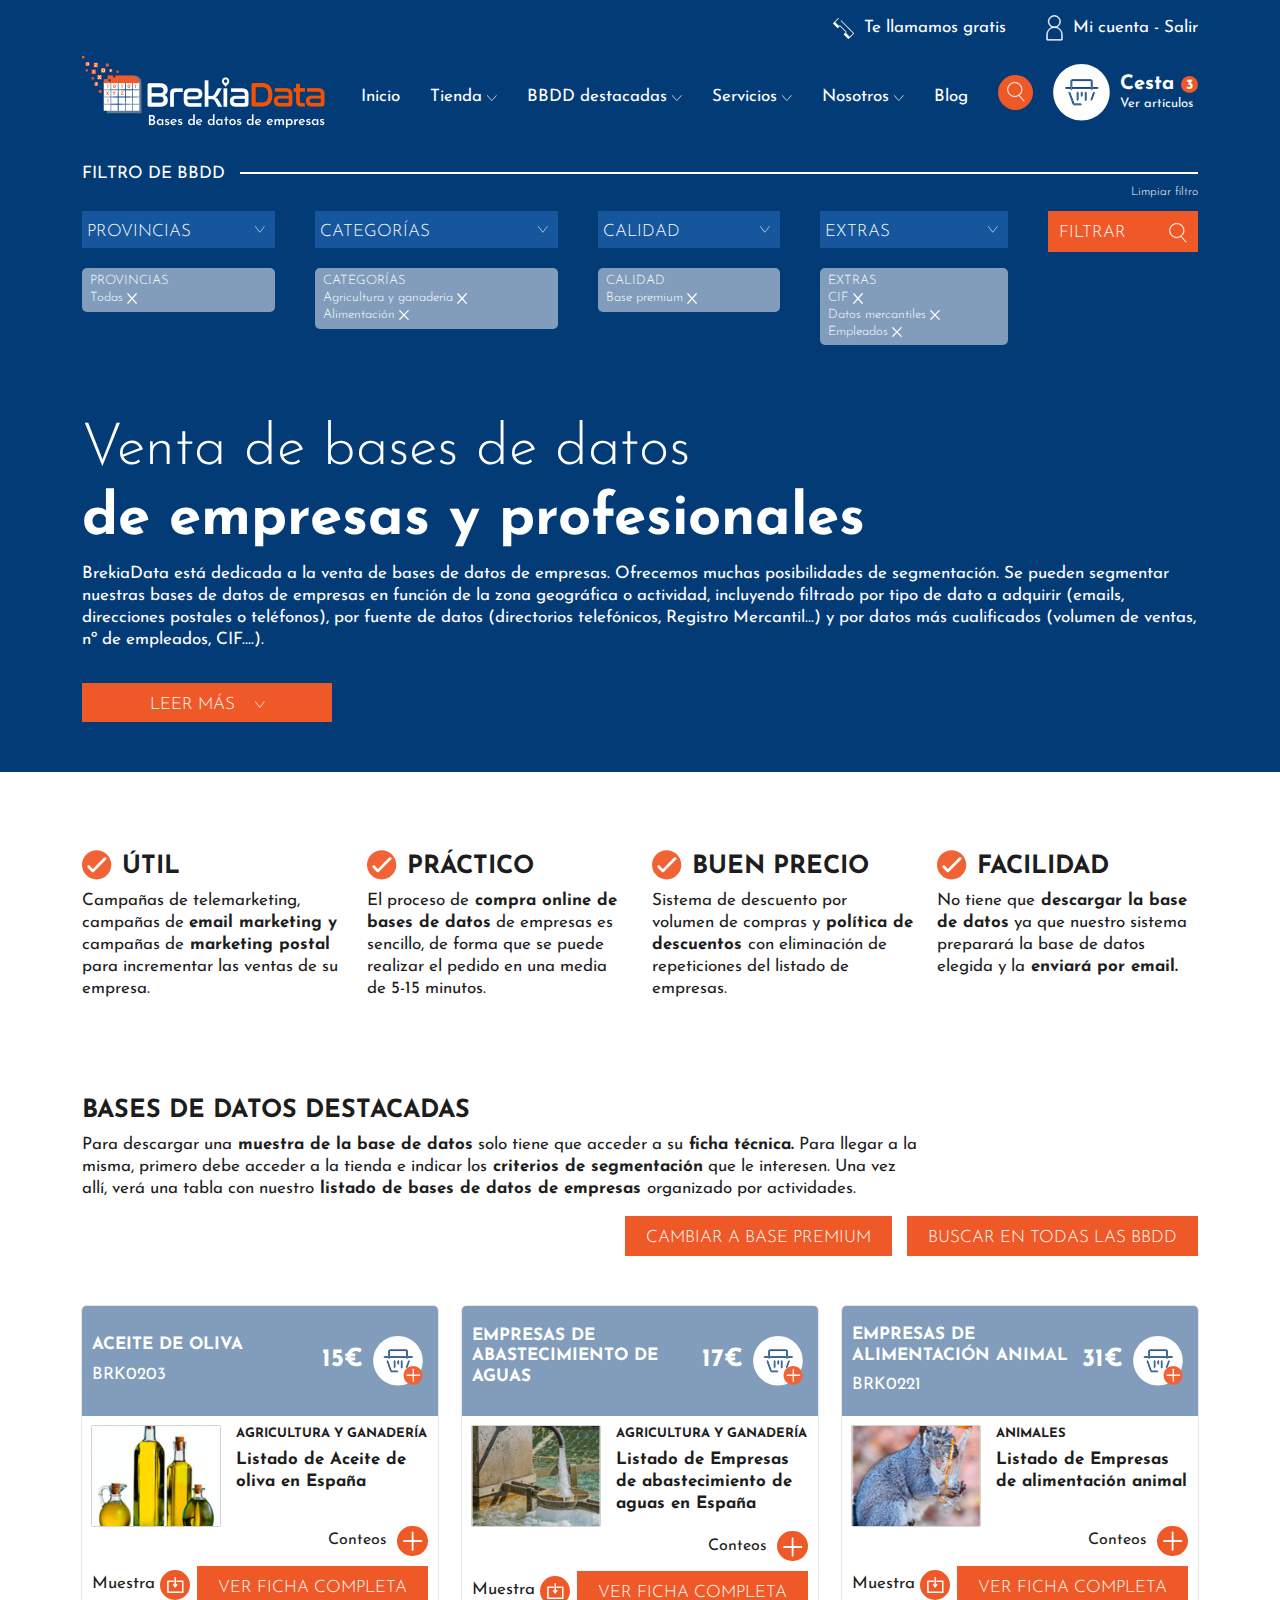
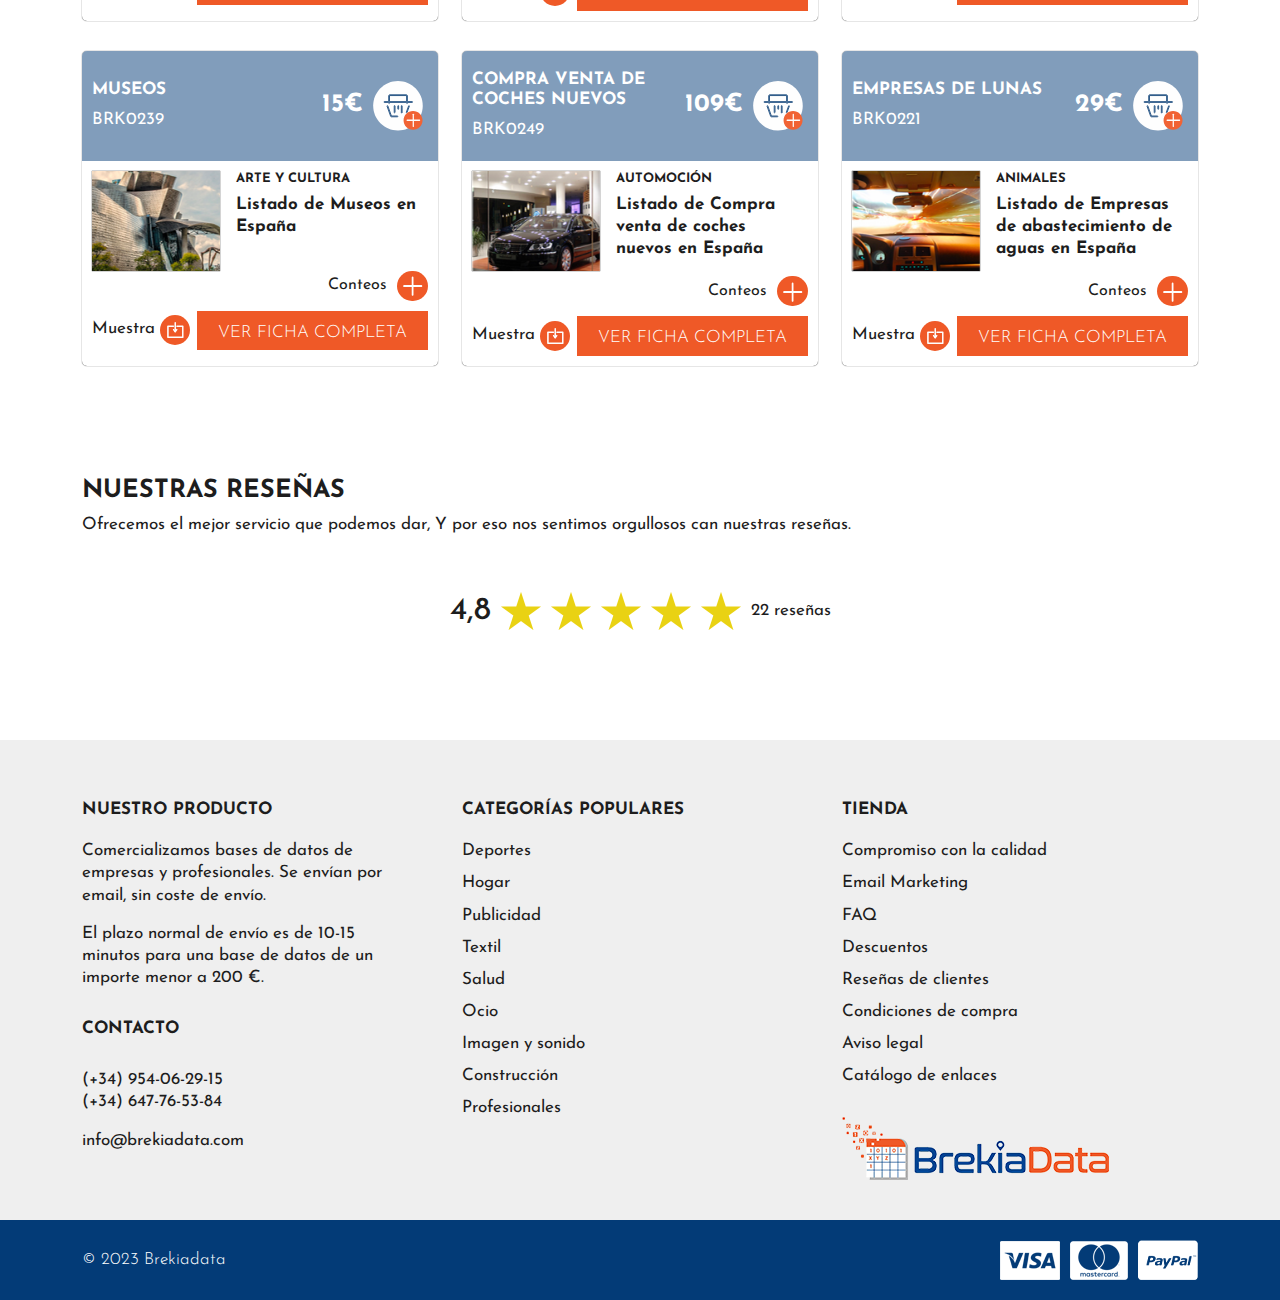
==== index.html @ 5a9ebf05 "home hover changes" ====
<!DOCTYPE html>
<html lang="en">
  <head>
    <title>BrekiaData</title>
    <meta charset="utf-8" />
    <meta name="viewport" content="width=device-width, initial-scale=1" />
    <link
      href="https://cdn.jsdelivr.net/npm/bootstrap@5.3.0/dist/css/bootstrap.min.css"
      rel="stylesheet"
    />
    <link rel="preconnect" href="https://fonts.googleapis.com" />
    <link rel="preconnect" href="https://fonts.gstatic.com" crossorigin />
    <link
      href="https://fonts.googleapis.com/css2?family=Josefin+Sans:wght@300;400;500;600;700&display=swap"
      rel="stylesheet"
    />
    <link rel="stylesheet" href="css/style.css" />
    <script src="https://cdn.jsdelivr.net/npm/bootstrap@5.3.0/dist/js/bootstrap.bundle.min.js"></script>
  </head>
  <body>
    <header class="header">
      <div class="container">
        <div class="top_header">
          <ul class="nav">
            <li>
              <a href="#"
                ><img src="images/telefono.png" alt="" />Te llamamos gratis</a
              >
            </li>
            <li>
              <a href="#"
                ><img src="images/user_icon.svg" class="user_icon" alt="" />Mi
                cuenta - Salir</a
              >
            </li>
          </ul>
        </div>
        <div class="header_bottom">
          <div class="logo">
            <a href="index.html"><img src="images/logo.png" alt="logo" /></a>
          </div>
          <div class="navigation_wrap">
            <div class="nav_wrap">
              <ul class="nav">
                <li class="cross_btn">
                  <button type="button">
                    <img src="" alt="cross icon" />
                  </button>
                </li>
                <li>
                  <a href="#">Inicio</a>
                </li>
                <li>
                  <a href="#"
                    >Tienda
                    <span>
                      <img
                        src="images/down-arrow.svg"
                        class="down_arrow"
                        alt=""
                      />
                    </span>
                  </a>
                  <div class="dropdown-submenu_wrap">
                    <ul class="dropdown-submenu">
                      <li>
                        <a href="#" class="dropdown-menus">BBDD España</a>
                      </li>
                      <li class="childlink">
                        <a href="javascript:void(0)" class="dropdown-menus"
                          >BBDD por comunidades
                          <span>
                            <img
                              src="images/down-arrow.svg"
                              class="down_arrow"
                              alt=""
                            /> </span
                        ></a>
                        <ul class="child-link">
                          <li class="">
                            <a
                              class=""
                              href="#"
                              title="Bases de datos de Andalucia"
                              >Andalucia</a
                            >
                          </li>
                          <li class="">
                            <a
                              class=""
                              href="#"
                              title="Bases de datos de Aragon"
                              >Aragon</a
                            >
                          </li>
                          <li class="">
                            <a
                              class=""
                              href="#"
                              title="Bases de datos de Asturias"
                              >Asturias</a
                            >
                          </li>
                          <li class="">
                            <a
                              class=""
                              href="#"
                              title="Bases de datos de Cantabria"
                              >Cantabria</a
                            >
                          </li>
                          <li class="">
                            <a
                              class=""
                              href="#"
                              title="Bases de datos de Castilla La Mancha"
                              >Castilla La Mancha</a
                            >
                          </li>
                          <li class="">
                            <a
                              class=""
                              href="#"
                              title="Bases de datos de Castilla Leon"
                              >Castilla Leon</a
                            >
                          </li>
                          <li class="">
                            <a
                              class=""
                              href="#"
                              title="Bases de datos de Cataluña"
                              >Cataluña</a
                            >
                          </li>
                          <li class="">
                            <a class="" href="#" title="Bases de datos de Ceuta"
                              >Ceuta</a
                            >
                          </li>
                          <li class="">
                            <a
                              class=""
                              href="#"
                              title="Bases de datos de Comunidad Valenciana"
                              >Comunidad Valenciana</a
                            >
                          </li>
                          <li class="">
                            <a
                              class=""
                              href="#"
                              title="Bases de datos de Extremadura"
                              >Extremadura</a
                            >
                          </li>
                          <li class="">
                            <a
                              class=""
                              href="#"
                              title="Bases de datos de Galicia"
                              >Galicia</a
                            >
                          </li>
                          <li class="">
                            <a
                              class=""
                              href="#"
                              title="Bases de datos de Islas Baleares"
                              >Islas Baleares</a
                            >
                          </li>
                          <li class="">
                            <a
                              class=""
                              href="#"
                              title="Bases de datos de Islas Canarias"
                              >Islas Canarias</a
                            >
                          </li>
                          <li class="">
                            <a
                              class=""
                              href="#"
                              title="Bases de datos de La Rioja"
                              >La Rioja</a
                            >
                          </li>
                          <li class="">
                            <a
                              class=""
                              href="#"
                              title="Bases de datos de Madrid"
                              >Madrid</a
                            >
                          </li>
                          <li class="">
                            <a
                              class=""
                              href="#"
                              title="Bases de datos de Melilla"
                              >Melilla</a
                            >
                          </li>
                          <li class="">
                            <a
                              class=""
                              href="#"
                              title="Bases de datos de Murcia"
                              >Murcia</a
                            >
                          </li>
                          <li class="">
                            <a
                              class=""
                              href="#"
                              title="Bases de datos de Navarra"
                              >Navarra</a
                            >
                          </li>
                          <li class="">
                            <a
                              class=""
                              href="#"
                              title="Bases de datos de Pais Vasco"
                              >Pais Vasco</a
                            >
                          </li>
                        </ul>
                      </li>
                      <li class="childlink">
                        <a href="javascript:void(0)" class="dropdown-menus"
                          >BBDD por provincias
                          <span>
                            <img
                              src="images/down-arrow.svg"
                              class="down_arrow"
                              alt=""
                            /> </span
                        ></a>
                        <ul class="child-link">
                          <li class="childlink">
                            <a class="dropdown-menus"
                              >Andalucia
                              <span>
                                <img
                                  src="images/down-arrow.svg"
                                  class="down_arrow"
                                  alt=""
                                />
                              </span>
                            </a>
                            <ul class="grand-child-link">
                              <li class="grand-child">
                                <a
                                  class="level-3"
                                  href="#"
                                  title="Bases de datos de Almeria"
                                  >Almeria</a
                                >
                              </li>
                              <li class="grand-child">
                                <a
                                  class="level-3"
                                  href="#"
                                  title="Bases de datos de Cadiz"
                                  >Cadiz</a
                                >
                              </li>
                              <li class="grand-child">
                                <a
                                  class="level-3"
                                  href="#"
                                  title="Bases de datos de Cordoba"
                                  >Cordoba</a
                                >
                              </li>
                              <li class="grand-child">
                                <a
                                  class="level-3"
                                  href="#"
                                  title="Bases de datos de Granada"
                                  >Granada</a
                                >
                              </li>
                              <li class="grand-child">
                                <a
                                  class="level-3"
                                  href="#"
                                  title="Bases de datos de Huelva"
                                  >Huelva</a
                                >
                              </li>
                              <li class="grand-child">
                                <a
                                  class="level-3"
                                  href="#"
                                  title="Bases de datos de Jaen"
                                  >Jaen</a
                                >
                              </li>
                              <li class="grand-child">
                                <a
                                  class="level-3"
                                  href="#"
                                  title="Bases de datos de Malaga"
                                  >Malaga</a
                                >
                              </li>
                              <li class="grand-child">
                                <a
                                  class="level-3"
                                  href="#"
                                  title="Bases de datos de Sevilla"
                                  >Sevilla</a
                                >
                              </li>
                            </ul>
                          </li>
                          <li class="childlink">
                            <a class="dropdown-menus"
                              >Aragon
                              <span>
                                <img
                                  src="images/down-arrow.svg"
                                  class="down_arrow"
                                  alt=""
                                />
                              </span>
                            </a>
                            <ul class="grand-child-link">
                              <li class="grand-child">
                                <a
                                  class="level-3"
                                  href="#"
                                  title="Bases de datos de Almeria"
                                  >Huesca</a
                                >
                              </li>
                              <li class="grand-child">
                                <a
                                  class="level-3"
                                  href="#"
                                  title="Bases de datos de Cadiz"
                                  >Teruel</a
                                >
                              </li>
                            </ul>
                          </li>
                          <li>
                            <a href="#" class="dropdown-menus">Asturias</a>
                          </li>
                          <li>
                            <a href="#" class="dropdown-menus">Cantabria</a>
                          </li>
                          <li class="childlink">
                            <a class="dropdown-menus"
                              >Cataluña
                              <span>
                                <img
                                  src="images/down-arrow.svg"
                                  class="down_arrow"
                                  alt=""
                                />
                              </span>
                            </a>
                            <ul class="grand-child-link">
                              <li class="grand-child"></li>
                              <li class="grand-child">
                                <a
                                  class="level-3"
                                  href="#"
                                  title="Bases de datos de Barcelona"
                                  >Barcelona</a
                                >
                              </li>
                              <li class="grand-child">
                                <a
                                  class="level-3"
                                  href="#"
                                  title="Bases de datos de Gerona"
                                  >Gerona</a
                                >
                              </li>
                              <li class="grand-child">
                                <a
                                  class="level-3"
                                  href="#"
                                  title="Bases de datos de Lerida"
                                  >Lerida</a
                                >
                              </li>
                              <li class="grand-child">
                                <a
                                  class="level-3"
                                  href="#"
                                  title="Bases de datos de Tarragona"
                                  >Tarragona</a
                                >
                              </li>
                            </ul>
                          </li>
                          <li>
                            <a href="#" class="dropdown-menus">Ceuta</a>
                          </li>
                          <li class="childlink">
                            <a class="dropdown-menus"
                              >Comunidad Valenciana
                              <span>
                                <img
                                  src="images/down-arrow.svg"
                                  class="down_arrow"
                                  alt=""
                                />
                              </span>
                            </a>
                            <ul class="grand-child-link">
                              <li class="grand-child"></li>
                              <li class="grand-child">
                                <a
                                  class="level-3"
                                  href="#"
                                  title="Bases de datos de Valencia"
                                  >Valencia</a
                                >
                              </li>
                              <li class="grand-child">
                                <a
                                  class="level-3"
                                  href="#"
                                  title="Bases de datos de Alicante"
                                  >Alicante</a
                                >
                              </li>
                              <li class="grand-child">
                                <a
                                  class="level-3"
                                  href="#"
                                  title="Bases de datos de Castellon"
                                  >Castellon</a
                                >
                              </li>
                            </ul>
                          </li>
                          <li class="childlink">
                            <a class="dropdown-menus"
                              >Extremadura
                              <span>
                                <img
                                  src="images/down-arrow.svg"
                                  class="down_arrow"
                                  alt=""
                                />
                              </span>
                            </a>
                            <ul class="grand-child-link">
                              <li class="grand-child">
                                <a
                                  class="level-3"
                                  href="#"
                                  title="Bases de datos de Badajoz"
                                  >Badajoz</a
                                >
                              </li>
                              <li class="grand-child">
                                <a
                                  class="level-3"
                                  href="#"
                                  title="Bases de datos de Caceres"
                                  >Caceres</a
                                >
                              </li>
                            </ul>
                          </li>
                          <li class="childlink">
                            <a class="dropdown-menus"
                              >Galicia
                              <span>
                                <img
                                  src="images/down-arrow.svg"
                                  class="down_arrow"
                                  alt=""
                                />
                              </span>
                            </a>
                            <ul class="grand-child-link">
                              <li class="grand-child">
                                <a
                                  class="level-3"
                                  href="#"
                                  title="Bases de datos de La Coruña"
                                  >La Coruña</a
                                >
                              </li>
                              <li class="grand-child">
                                <a
                                  class="level-3"
                                  href="#"
                                  title="Bases de datos de Lugo"
                                  >Lugo</a
                                >
                              </li>
                              <li class="grand-child">
                                <a
                                  class="level-3"
                                  href="#"
                                  title="Bases de datos de Orense"
                                  >Orense</a
                                >
                              </li>
                              <li class="grand-child">
                                <a
                                  class="level-3"
                                  href="#"
                                  title="Bases de datos de Pontevedra"
                                  >Pontevedra</a
                                >
                              </li>
                            </ul>
                          </li>
                          <li class="">
                            <a
                              class="dropdown-menus"
                              href="#"
                              title="Bases de datos de Islas Canarias"
                              >Islas Canarias</a
                            >
                          </li>
                          <li class="">
                            <a
                              class="dropdown-menus"
                              href="#"
                              title="Bases de datos de La Rioja"
                              >La Rioja</a
                            >
                          </li>
                          <li class="">
                            <a
                              class="dropdown-menus"
                              href="#"
                              title="Bases de datos de Madrid"
                              >Madrid</a
                            >
                          </li>
                          <li class="">
                            <a
                              class="dropdown-menus"
                              href="#"
                              title="Bases de datos de Melilla"
                              >Melilla</a
                            >
                          </li>
                          <li class="">
                            <a
                              class="dropdown-menus"
                              href="#"
                              title="Bases de datos de Murcia"
                              >Murcia</a
                            >
                          </li>
                          <li class="">
                            <a
                              class="dropdown-menus"
                              href="#"
                              title="Bases de datos de Navarra"
                              >Navarra</a
                            >
                          </li>

                          <li class="childlink">
                            <a class="dropdown-menus"
                              >Pais Vasco
                              <span>
                                <img
                                  src="images/down-arrow.svg"
                                  class="down_arrow"
                                  alt=""
                                />
                              </span>
                            </a>
                            <ul class="grand-child-link">
                              <li class="grand-child">
                                <a
                                  class="level-3"
                                  href="#"
                                  title="Bases de datos de Alava"
                                  >Alava</a
                                >
                              </li>
                              <li class="grand-child">
                                <a
                                  class="level-3"
                                  href="#"
                                  title="Bases de datos de Guipuzcoa"
                                  >Guipuzcoa</a
                                >
                              </li>
                              <li class="grand-child">
                                <a
                                  class="level-3"
                                  href="#"
                                  title="Bases de datos de Vizcaya"
                                  >Vizcaya</a
                                >
                              </li>
                            </ul>
                          </li>
                        </ul>
                      </li>
                      <li class="childlink">
                        <a href="javascript:void(0)" class="dropdown-menus"
                          >BBDD por categorías
                          <img class="down_arrow" src="images/down-arrow.svg" />
                        </a>
                        <ul class="child-link">
                          <li class="childlink">
                            <a class="dropdown-menus">Categoría A – A &gt; </a>
                            <ul class="grand-child-link">
                              <li class="grand-child">
                                <a
                                  class="level-3"
                                  href="#"
                                  title="Bases de datos de Agricultura y Ganaderia"
                                  ><img
                                    class="level-3"
                                    src="agricultura-y-ganaderia.jpg"
                                  />Agricultura y Ganaderia</a
                                >
                              </li>
                              <li class="grand-child">
                                <a
                                  class="level-3"
                                  href="#"
                                  title="Bases de datos de Alimentacion"
                                  ><img
                                    class="level-3"
                                    src="alimentacion.jpg"
                                  />Alimentacion</a
                                >
                              </li>
                              <li class="grand-child">
                                <a
                                  class="level-3"
                                  href="#"
                                  title="Bases de datos de Animales"
                                  ><img
                                    class="level-3"
                                    src="animales.jpg"
                                  />Animales</a
                                >
                              </li>
                              <li class="grand-child">
                                <a
                                  class="level-3"
                                  href="#"
                                  title="Bases de datos de Arte y cultura"
                                  ><img
                                    class="level-3"
                                    src="arte-y-cultura.jpg"
                                  />Arte y cultura</a
                                >
                              </li>
                              <li class="grand-child">
                                <a
                                  class="level-3"
                                  href="#"
                                  title="Bases de datos de Audiovisuales"
                                  ><img
                                    class="level-3"
                                    src="imagen-y-sonido.jpg"
                                  />Audiovisuales</a
                                >
                              </li>
                              <li class="grand-child">
                                <a
                                  class="level-3"
                                  href="#"
                                  title="Bases de datos de Automoción"
                                  ><img
                                    class="level-3"
                                    src="coches.jpg"
                                  />Automoción</a
                                >
                              </li>
                            </ul>
                          </li>
                          <li class="childlink">
                            <a class="dropdown-menus">Categoría B – E &gt; </a>
                            <ul class="grand-child-link">
                              <li class="grand-child">
                                <a
                                  class="level-3"
                                  href="#"
                                  title="Bases de datos de Belleza y Estética"
                                  ><img
                                    class="level-3"
                                    src="belleza-y-estetica.jpg"
                                  />Belleza y Estética</a
                                >
                              </li>
                              <li class="grand-child">
                                <a
                                  class="level-3"
                                  href="#"
                                  title="Bases de datos de Comercio Internacional"
                                  ><img
                                    class="level-3"
                                    src="comercio-internacional.jpg"
                                  />Comercio Internacional</a
                                >
                              </li>
                              <li class="grand-child">
                                <a
                                  class="level-3"
                                  href="#"
                                  title="Bases de datos de Comercios"
                                  ><img
                                    class="level-3"
                                    src="establecimientos.jpg"
                                  />Comercios</a
                                >
                              </li>
                              <li class="grand-child">
                                <a
                                  class="level-3"
                                  href="#"
                                  title="Bases de datos de Construcción"
                                  ><img
                                    class="level-3"
                                    src="construccion.jpg"
                                  />Construcción</a
                                >
                              </li>
                              <li class="grand-child">
                                <a
                                  class="level-3"
                                  href="#"
                                  title="Bases de datos de Deportes"
                                  ><img
                                    class="level-3"
                                    src="deportes.jpg"
                                  />Deportes</a
                                >
                              </li>
                              <li class="grand-child">
                                <a
                                  class="level-3"
                                  href="#"
                                  title="Bases de datos de Educación"
                                  ><img
                                    class="level-3"
                                    src="enseñanza.jpg"
                                  />Educación</a
                                >
                              </li>
                              <li class="grand-child">
                                <a
                                  class="level-3"
                                  href="#"
                                  title="Bases de datos de Empresas de Transportes"
                                  ><img
                                    class="level-3"
                                    src="empresas-de-transportes.jpg"
                                  />Empresas de Transportes</a
                                >
                              </li>
                            </ul>
                          </li>
                          <li class="childlink">
                            <a class="dropdown-menus">Categoría H – M &gt; </a>
                            <ul class="grand-child-link">
                              <li class="grand-child">
                                <a
                                  class="level-3"
                                  href="#"
                                  title="Bases de datos de Hogar"
                                  ><img
                                    class="level-3"
                                    src="hogar.jpg"
                                  />Hogar</a
                                >
                              </li>
                              <li class="grand-child">
                                <a
                                  class="level-3"
                                  href="#"
                                  title="Bases de datos de Hosteleria"
                                  ><img
                                    class="level-3"
                                    src="hosteleria.jpg"
                                  />Hosteleria</a
                                >
                              </li>
                              <li class="grand-child">
                                <a
                                  class="level-3"
                                  href="#"
                                  title="Bases de datos de Ingenieria"
                                  ><img
                                    class="level-3"
                                    src="ingenieria.jpg"
                                  />Ingenieria</a
                                >
                              </li>
                              <li class="grand-child">
                                <a
                                  class="level-3"
                                  href="#"
                                  title="Bases de datos de Inmobiliario"
                                  ><img
                                    class="level-3"
                                    src="inmobiliario.jpg"
                                  />Inmobiliario</a
                                >
                              </li>
                              <li class="grand-child">
                                <a
                                  class="level-3"
                                  href="#"
                                  title="Bases de datos de Jardineria"
                                  ><img
                                    class="level-3"
                                    src="jardineria.jpg"
                                  />Jardineria</a
                                >
                              </li>
                              <li class="grand-child">
                                <a
                                  class="level-3"
                                  href="#"
                                  title="Bases de datos de Joyerías"
                                  ><img
                                    class="level-3"
                                    src="sector-joyero.jpg"
                                  />Joyerías</a
                                >
                              </li>
                              <li class="grand-child">
                                <a
                                  class="level-3"
                                  href="#"
                                  title="Bases de datos de Moda"
                                  ><img
                                    class="level-3"
                                    src="textil.jpg"
                                  />Moda</a
                                >
                              </li>
                              <li class="grand-child">
                                <a
                                  class="level-3"
                                  href="#"
                                  title="Bases de datos de Muebles"
                                  ><img
                                    class="level-3"
                                    src="muebles.jpg"
                                  />Muebles</a
                                >
                              </li>
                            </ul>
                          </li>
                          <li class="childlink">
                            <a class="dropdown-menus"> Categoría O – P &gt; </a>
                            <ul class="grand-child-link">
                              <li class="grand-child">
                                <a
                                  class="level-3"
                                  href="#"
                                  title="Bases de datos de Ocio"
                                  ><img class="level-3" src="ocio.jpg" />Ocio</a
                                >
                              </li>
                              <li class="grand-child">
                                <a
                                  class="level-3"
                                  href="#"
                                  title="Bases de datos de Organismos Públicos"
                                  ><img
                                    class="level-3"
                                    src="organismos-publicos.jpg"
                                  />Organismos Públicos</a
                                >
                              </li>
                              <li class="grand-child">
                                <a
                                  class="level-3"
                                  href="#"
                                  title="Bases de datos de Organizaciones sin ánimo de lucro"
                                  ><img
                                    class="level-3"
                                    src="organizaciones-sin-animo-de-lucro.jpg"
                                  />Organizaciones sin ánimo de lucro</a
                                >
                              </li>
                              <li class="grand-child">
                                <a
                                  class="level-3"
                                  href="#"
                                  title="Bases de datos de Profesionales"
                                  ><img
                                    class="level-3"
                                    src="profesionales.jpg"
                                  />Profesionales</a
                                >
                              </li>
                              <li class="grand-child">
                                <a
                                  class="level-3"
                                  href="#"
                                  title="Bases de datos de Publicidad"
                                  ><img
                                    class="level-3"
                                    src="publicidad.jpg"
                                  />Publicidad</a
                                >
                              </li>
                            </ul>
                          </li>
                          <li class="childlink">
                            <a class="dropdown-menus">Categoría S - Z &gt; </a>
                            <ul class="grand-child-link">
                              <li class="grand-child">
                                <a
                                  class="level-3"
                                  href="#"
                                  title="Bases de datos de Salud"
                                  ><img
                                    class="level-3"
                                    src="salud.jpg"
                                  />Salud</a
                                >
                              </li>
                              <li class="grand-child">
                                <a
                                  class="level-3"
                                  href="#"
                                  title="Bases de datos de Sector financiero"
                                  ><img
                                    class="level-3"
                                    src="sector-financiero.jpg"
                                  />Sector financiero</a
                                >
                              </li>
                              <li class="grand-child">
                                <a
                                  class="level-3"
                                  href="#"
                                  title="Bases de datos de Seguridad"
                                  ><img
                                    class="level-3"
                                    src="seguridad.jpg"
                                  />Seguridad</a
                                >
                              </li>
                              <li class="grand-child">
                                <a
                                  class="level-3"
                                  href="#"
                                  title="Bases de datos de Servicios"
                                  ><img
                                    class="level-3"
                                    src="servicios-a-empresas.jpg"
                                  />Servicios</a
                                >
                              </li>
                              <li class="grand-child">
                                <a
                                  class="dropdown-menus"
                                  class="level-3"
                                  href="#"
                                  title="Bases de datos de Servicios industriales"
                                  ><img
                                    class="level-3"
                                    src="servicios-industriales.jpg"
                                  />Servicios industriales</a
                                >
                              </li>
                              <li class="grand-child">
                                <a
                                  class="dropdown-menus"
                                  class="level-3"
                                  href="#"
                                  title="Bases de datos de Telecomunicaciones"
                                  ><img
                                    class="level-3"
                                    src="telecomunicaciones.jpg"
                                  />Telecomunicaciones</a
                                >
                              </li>
                              <li class="grand-child">
                                <a
                                  class="dropdown-menus"
                                  class="level-3"
                                  href="#"
                                  title="Bases de datos de Tercera Edad"
                                  ><img
                                    class="level-3"
                                    src="tercera-edad.jpg"
                                  />Tercera Edad</a
                                >
                              </li>
                              <li class="grand-child">
                                <a
                                  class="dropdown-menus"
                                  class="level-3"
                                  href="#"
                                  title="Bases de datos de Turismo"
                                  ><img
                                    class="level-3"
                                    src="turismo.jpg"
                                  />Turismo</a
                                >
                              </li>
                            </ul>
                          </li>
                        </ul>
                      </li>
                      <li class="childlink">
                        <a href="javascript:void(0)" class="dropdown-menus"
                          >Servicios sobre ficheros
                          <span>
                            <img
                              src="images/down-arrow.svg"
                              class="down_arrow"
                              alt=""
                            /> </span
                        ></a>
                        <ul class="child-link">
                          <li>
                            <a href="#" title="Verificador de emails"
                              >Verificador de emails</a
                            >
                          </li>
                          <li>
                            <a href="#" title="Verificador de urls"
                              >Verificador de urls</a
                            >
                          </li>
                          <li>
                            <a href="#" title="Dividir nombres y apellidos"
                              >Dividir nombres y apellidos</a
                            >
                          </li>
                        </ul>
                      </li>
                      <li class="childlink">
                        <a href="javascript:void(0)" class="dropdown-menus"
                          >Otros servicios
                          <span>
                            <img
                              src="images/down-arrow.svg"
                              class="down_arrow"
                              alt=""
                            /> </span
                        ></a>
                        <ul class="child-link">
                          <li>
                            <a
                              href="diseno-de-newsletters"
                              title="Diseño de newsletters"
                              >Diseño de newsletters</a
                            >
                          </li>
                          <li>
                            <a href="#" title="Web scraping">Web scraping</a>
                          </li>
                        </ul>
                      </li>
                      <li class="childlink">
                        <a href="javascript:void(0)" class="dropdown-menus"
                          >Servicios externos
                          <span>
                            <img
                              src="images/down-arrow.svg"
                              class="down_arrow"
                              alt=""
                            /> </span
                        ></a>
                        <ul class="child-link">
                          <li>
                            <a href="#" title="Campañas de email marketing"
                              >Campañas de email marketing</a
                            >
                          </li>
                          <li>
                            <a href="#" title="Bases de datos de particulares"
                              >BBDD de particulares</a
                            >
                          </li>
                        </ul>
                      </li>
                    </ul>
                  </div>
                </li>

                <li>
                  <a href="#"
                    >BBDD destacadas
                    <span>
                      <img
                        src="images/down-arrow.svg"
                        class="down_arrow"
                        alt=""
                      />
                    </span>
                  </a>
                  <div class="dropdown-submenu_wrap">
                    <ul class="dropdown-submenu">
                      <li class="childlink">
                        <a href="javascript:void(0)" class="dropdown-menus"
                          >Zonas destacadas</a
                        >
                        <ul class="child-link">
                          <li class="childlink">
                            <a class="dropdown-menus"> Provincias ></a>
                            <ul class="grand-child-link">
                              <li class="grand-child">
                                <a href="#" title="Bases de datos de Madrid"
                                  >Madrid</a
                                >
                              </li>
                              <li class="grand-child">
                                <a href="#" title="Bases de datos de Barcelona"
                                  >Barcelona</a
                                >
                              </li>
                              <li class="grand-child">
                                <a href="#" title="Bases de datos de Malaga"
                                  >Malaga</a
                                >
                              </li>
                              <li class="grand-child">
                                <a href="#" title="Bases de datos de Sevilla"
                                  >Sevilla</a
                                >
                              </li>
                              <li class="grand-child">
                                <a href="#" title="Bases de datos de Valencia"
                                  >Valencia</a
                                >
                              </li>
                              <li class="grand-child">
                                <a
                                  href="#"
                                  title="Bases de datos de Islas Baleares"
                                  >Islas Baleares</a
                                >
                              </li>
                              <li class="grand-child">
                                <a href="#" title="Bases de datos de Alicante"
                                  >Alicante</a
                                >
                              </li>
                              <li class="grand-child">
                                <a href="#" title="Bases de datos de Vizcaya"
                                  >Vizcaya</a
                                >
                              </li>
                              <li class="grand-child">
                                <a href="#" title="Bases de datos de Murcia"
                                  >Murcia</a
                                >
                              </li>
                              <li class="grand-child">
                                <a href="#" title="Bases de datos de Gerona"
                                  >Gerona</a
                                >
                              </li>
                            </ul>
                          </li>
                          <li class="childlink">
                            <a class="dropdown-menus"
                              >Comunidades
                              <span>
                                <img
                                  src="images/down-arrow.svg"
                                  class="down_arrow"
                                  alt=""
                                />
                              </span>
                            </a>
                            <ul class="grand-child-link">
                              <li class="grand-child">
                                <a href="#" title="Bases de datos de Madrid"
                                  >Madrid</a
                                >
                              </li>
                              <li class="grand-child">
                                <a href="#" title="Bases de datos de Cataluña"
                                  >Cataluña</a
                                >
                              </li>
                              <li class="grand-child">
                                <a href="#" title="Bases de datos de Andalucia"
                                  >Andalucia</a
                                >
                              </li>
                              <li class="grand-child">
                                <a
                                  href="#"
                                  title="Bases de datos de Comunidad Valenciana"
                                  >Comunidad Valenciana</a
                                >
                              </li>
                              <li class="grand-child">
                                <a href="#" title="Bases de datos de Pais Vasco"
                                  >Pais Vasco</a
                                >
                              </li>
                              <li class="grand-child">
                                <a
                                  href="#"
                                  title="Bases de datos de Islas Baleares"
                                  >Islas Baleares</a
                                >
                              </li>
                              <li class="grand-child">
                                <a
                                  href="#"
                                  title="Bases de datos de Islas Canarias"
                                  >Islas Canarias</a
                                >
                              </li>
                              <li class="grand-child">
                                <a href="#" title="Bases de datos de Murcia"
                                  >Murcia</a
                                >
                              </li>
                              <li class="grand-child">
                                <a
                                  href="#"
                                  title="Bases de datos de Castilla Leon"
                                  >Castilla Leon</a
                                >
                              </li>
                              <li class="grand-child">
                                <a href="#" title="Bases de datos de Asturias"
                                  >Asturias</a
                                >
                              </li>
                            </ul>
                          </li>
                        </ul>
                      </li>

                      <li class="childlink">
                        <a href="javascript:void(0)" class="dropdown-menus"
                          >Categorías destacadas
                          <span>
                            <img
                              src="images/down-arrow.svg"
                              class="down_arrow"
                              alt=""
                            /> </span
                        ></a>
                        <ul class="child-link">
                          <li>
                            <a href="#" title="Bases de datos de Salud"
                              ><img src="salud.jpg" />Salud</a
                            >
                          </li>
                          <li>
                            <a href="#" title="Bases de datos de Construcción"
                              ><img src="construccion.jpg" />Construcción</a
                            >
                          </li>
                          <li>
                            <a href="#" title="Bases de datos de Hosteleria"
                              ><img src="hosteleria.jpg" />Hosteleria</a
                            >
                          </li>
                          <li>
                            <a href="#" title="Bases de datos de Profesionales"
                              ><img src="profesionales.jpg" />Profesionales</a
                            >
                          </li>
                          <li>
                            <a href="#" title="Bases de datos de Turismo"
                              ><img src="turismo.jpg" />Turismo</a
                            >
                          </li>
                          <li>
                            <a
                              href="#"
                              title="Bases de datos de Belleza y Estética"
                              ><img src="belleza-y-estetica.jpg" />Belleza y
                              Estética</a
                            >
                          </li>
                          <li>
                            <a href="#" title="Bases de datos de Comercios"
                              ><img src="establecimientos.jpg" />Comercios</a
                            >
                          </li>
                          <li>
                            <a href="#" title="Bases de datos de Educación"
                              ><img src="enseñanza.jpg" />Educación</a
                            >
                          </li>
                          <li>
                            <a
                              href="#"
                              title="Bases de datos de Servicios industriales"
                              ><img src="servicios-industriales.jpg" />Servicios
                              industriales</a
                            >
                          </li>
                          <li>
                            <a href="#" title="Bases de datos de Automoción"
                              ><img src="coches.jpg" />Automoción</a
                            >
                          </li>
                          <li>
                            <a href="#" title="Bases de datos de Alimentacion"
                              ><img src="alimentacion.jpg" />Alimentacion</a
                            >
                          </li>
                          <li>
                            <a href="#" title="Bases de datos de Inmobiliario"
                              ><img src="inmobiliario.jpg" />Inmobiliario</a
                            >
                          </li>
                        </ul>
                      </li>
                      <li class="childlink">
                        <a href="javascript:void(0)" class="dropdown-menus"
                          >Actividades destacadas
                          <span>
                            <img
                              src="images/down-arrow.svg"
                              class="down_arrow"
                              alt=""
                            /> </span
                        ></a>
                        <ul class="child-link">
                          <li>
                            <a
                              href="#"
                              title="Bases de datos de Restaurantes en España"
                              >Restaurantes</a
                            >
                          </li>
                          <li>
                            <a
                              href="#"
                              title="Bases de datos de Farmacias en España"
                              >Farmacias</a
                            >
                          </li>
                          <li>
                            <a
                              href="#"
                              title="Bases de datos de Clinicas dentales en España"
                              >Clinicas dentales</a
                            >
                          </li>
                          <li>
                            <a
                              href="#"
                              title="Bases de datos de Hoteles en España"
                              >Hoteles</a
                            >
                          </li>
                          <li>
                            <a
                              href="#"
                              title="Bases de datos de Peluquerias en España"
                              >Peluquerias</a
                            >
                          </li>
                          <li>
                            <a
                              href="#"
                              title="Bases de datos de Inmobiliarias en España"
                              >Inmobiliarias</a
                            >
                          </li>
                          <li>
                            <a
                              href="#"
                              title="Bases de datos de Talleres de automoviles en España"
                              >Talleres de automoviles</a
                            >
                          </li>
                          <li>
                            <a
                              href="#"
                              title="Bases de datos de Constructoras en España"
                              >Constructoras</a
                            >
                          </li>
                          <li>
                            <a
                              href="#"
                              title="Bases de datos de Centros de estetica en España"
                              >Centros de estetica</a
                            >
                          </li>
                          <li>
                            <a
                              href="#"
                              title="Bases de datos de Colegios privados en España"
                              >Colegios privados</a
                            >
                          </li>
                          <li>
                            <a
                              href="#"
                              title="Bases de datos de Arquitectura en España"
                              >Arquitectura</a
                            >
                          </li>
                          <li>
                            <a
                              href="#"
                              title="Bases de datos de Administradores de Fincas en España"
                              >Administradores de Fincas</a
                            >
                          </li>
                          <li>
                            <a
                              href="#"
                              title="Bases de datos de Abogados en España"
                              >Abogados</a
                            >
                          </li>
                          <li>
                            <a
                              href="#"
                              title="Bases de datos de Empresas de reformas en España"
                              >Empresas de reformas</a
                            >
                          </li>
                          <li>
                            <a
                              href="#"
                              title="Bases de datos de Casas rurales en España"
                              >Casas rurales</a
                            >
                          </li>
                        </ul>
                      </li>
                    </ul>
                  </div>
                </li>
                <li>
                  <a href="#"
                    >Servicios
                    <span>
                      <img
                        src="images/down-arrow.svg"
                        class="down_arrow"
                        alt=""
                      />
                    </span>
                  </a>
                  <div class="dropdown-submenu_wrap">
                    <ul class="dropdown-submenu">
                      <li>
                        <a
                          class="dropdown-menus"
                          href="#"
                          title="Bases de datos en venta"
                          >BBDD en venta</a
                        >
                      </li>
                      <li>
                        <a
                          class="dropdown-menus"
                          href="#"
                          title="Bases de datos personalizadas"
                          >BBDD personalizadas</a
                        >
                      </li>
                      <li>
                        <a
                          class="dropdown-menus"
                          href="#"
                          title="Listado de Empresas España"
                          >Listado de Empresas España</a
                        >
                      </li>
                      <li>
                        <a
                          class="dropdown-menus"
                          href="#"
                          title="Base de datos de correos electrónicos"
                          >Base de datos de correos electrónicos</a
                        >
                      </li>
                      <li>
                        <a
                          class="dropdown-menus"
                          href="#"
                          title="Bases de datos de empresas"
                          >Bases de datos de empresas</a
                        >
                      </li>
                    </ul>
                  </div>
                </li>
                <li>
                  <a href="#"
                    >Nosotros
                    <span>
                      <img
                        src="images/down-arrow.svg"
                        class="down_arrow"
                        alt=""
                      />
                    </span>
                  </a>
                  <div class="dropdown-submenu_wrap">
                    <ul class="dropdown-submenu">
                      <li>
                        <a class="dropdown-menus" href="#" title="Quiénes somos"
                          >Quiénes somos</a
                        >
                      </li>
                      <li>
                        <a class="dropdown-menus" href="#" title="Contacto"
                          >Contacto</a
                        >
                      </li>
                    </ul>
                  </div>
                </li>
                <li><a href="#">Blog</a></li>
              </ul>
            </div>
          </div>
          <div class="cart_search_wrap">
            <div class="toggle_mobile">
              <span>toggle</span>
            </div>
            <ul class="nav align-center">
              <li>
                <button type="button" class="search_btn">
                  <img
                    src="images/search_icon.svg"
                    class="search_icon"
                    alt="search_icon"
                  />
                </button>
              </li>
              <li>
                <a href="#" class="cart_show">
                  <span>
                    <img src="images/cart_icon.svg" alt="" />
                  </span>
                  <div class="cart_data">
                    <h5 class="cart_title">
                      Cesta
                      <span class="cart_value">3</span>
                    </h5>
                    <p>Ver artículos</p>
                  </div>
                </a>
              </li>
            </ul>
          </div>
        </div>
      </div>
    </header>
    <div class="search_box">
      <div class="container">
        <div class="search_inner">
          <div class="input_wrap">
            <input type="text" placeholder="" />
            <div class="search_result">
              <p>Empresa de mensajeria</p>
              <p>Empresa exportadoras</p>
              <p>Empresa de requestas de automovil</p>
              <p>Empresa de jardineria</p>
              <p>Empresa de limpieza</p>
              <p>Empresa bolsos</p>
              <p>Empresa de lenceria</p>
              <p>Empresa de ropa de hogar</p>
            </div>
          </div>
          <div class="input_wrap">
            <input type="text" placeholder="" />
            <div class="search_result">
              <p>Empresa de mensajeria</p>
              <p>Empresa exportadoras</p>
              <p>Empresa de requestas de automovil</p>
              <p>Empresa de jardineria</p>
              <p>Empresa de limpieza</p>
              <p>Empresa bolsos</p>
              <p>Empresa de lenceria</p>
              <p>Empresa de ropa de hogar</p>
            </div>
          </div>

          <button type="button" class="search_btn">
            <img
              src="images/search_icon.svg"
              class="search_icon"
              alt="search_icon"
            />
          </button>
        </div>
        <div class="cerrar_buscador">
          <button type="button">Cerrar buscador</button>
        </div>
      </div>
    </div>
    <section class="filter">
      <div class="container">
        <div class="filter_wrap">
          <div class="filter_title">
            <span>FILTRO DE BBDD</span>
          </div>
          <div class="limpair_filter"><a href="#"> Limpiar filtro </a></div>
          <div class="filter_main_wrap">
            <div class="filer_box">
              <div class="filer_text">
                PROVINCIAS
                <img src="images/down-arrow.svg" class="down_arrow" alt="" />
              </div>
              <div class="select_filter_data">
                <p class="title">PROVINCIAS</p>
                <ul>
                  <li>
                    <button type="button">
                      Todas
                      <img class="close_icon" src="images/cross_icon.svg" />
                    </button>
                  </li>
                </ul>
              </div>
              <div class="filter_drodown">
                <ul class="comunidad-autonoma filter_drodown_ul">
                  <div class="col left">
                    <li class="checkbox">
                      <input
                        type="checkbox"
                        class="check-comunidad-autonoma"
                      /><label for="ca1" class="label-comunidad-autonoma"
                        ><strong>Todas Zonas</strong></label
                      >
                    </li>
                    <li class="checkbox">
                      <input
                        type="checkbox"
                        class="check-comunidad-autonoma"
                      /><label for="ca1" class="label-comunidad-autonoma"
                        ><strong>Andalucia</strong></label
                      >
                      <ul class="provincias expanded">
                        <li class="checkbox">
                          <input
                            type="checkbox"
                            class="check-provincia"
                          /><label>Almeria</label>
                        </li>
                        <li class="checkbox">
                          <input
                            type="checkbox"
                            class="check-provincia"
                          /><label>Cadiz</label>
                        </li>
                        <li class="checkbox">
                          <input
                            type="checkbox"
                            class="check-provincia"
                          /><label>Cordoba</label>
                        </li>
                        <li class="checkbox">
                          <input
                            type="checkbox"
                            class="check-provincia"
                          /><label>Granada</label>
                        </li>
                        <li class="checkbox">
                          <input
                            type="checkbox"
                            class="check-provincia"
                          /><label>Huelva</label>
                        </li>
                        <li class="checkbox">
                          <input
                            type="checkbox"
                            class="check-provincia"
                          /><label>Jaen</label>
                        </li>
                        <li class="checkbox">
                          <input
                            type="checkbox"
                            class="check-provincia"
                          /><label>Malaga</label>
                        </li>
                        <li class="checkbox">
                          <input
                            type="checkbox"
                            class="check-provincia"
                          /><label>Sevilla</label>
                        </li>
                      </ul>
                    </li>
                    <li class="checkbox">
                      <input
                        type="checkbox"
                        class="check-comunidad-autonoma"
                      /><label class="label-comunidad-autonoma"
                        ><strong>Aragon</strong></label
                      >
                      <ul class="provincias expanded">
                        <li class="checkbox">
                          <input
                            type="checkbox"
                            class="check-provincia"
                          /><label>Huesca</label>
                        </li>
                        <li class="checkbox">
                          <input
                            type="checkbox"
                            class="check-provincia"
                          /><label>Teruel</label>
                        </li>
                        <li class="checkbox">
                          <input
                            type="checkbox"
                            class="check-provincia"
                          /><label>Zaragoza</label>
                        </li>
                      </ul>
                    </li>
                  </div>
                  <div class="col left">
                    <li class="checkbox">
                      <input
                        type="checkbox"
                        class="check-comunidad-autonoma"
                      /><label class="label-comunidad-autonoma"
                        ><strong>Asturias</strong></label
                      >
                      <ul class="provincias expanded">
                        <li class="checkbox">
                          <input
                            type="checkbox"
                            class="check-provincia"
                          /><label>Asturias</label>
                        </li>
                      </ul>
                    </li>
                    <li class="checkbox">
                      <input
                        type="checkbox"
                        class="check-comunidad-autonoma"
                      /><label class="label-comunidad-autonoma"
                        ><strong>Cantabria</strong></label
                      >
                      <ul class="provincias expanded">
                        <li class="checkbox">
                          <input
                            type="checkbox"
                            class="check-provincia"
                          /><label>Cantabria</label>
                        </li>
                      </ul>
                    </li>
                    <li class="checkbox">
                      <input
                        type="checkbox"
                        class="check-comunidad-autonoma"
                      /><label class="label-comunidad-autonoma"
                        ><strong>Castilla La Mancha</strong></label
                      >
                      <ul class="provincias expanded">
                        <li class="checkbox">
                          <input
                            type="checkbox"
                            class="check-provincia"
                          /><label>Albacete</label>
                        </li>
                        <li class="checkbox">
                          <input
                            type="checkbox"
                            class="check-provincia"
                          /><label>Ciudad Real</label>
                        </li>
                        <li class="checkbox">
                          <input
                            type="checkbox"
                            class="check-provincia"
                          /><label>Cuenca</label>
                        </li>
                        <li class="checkbox">
                          <input
                            type="checkbox"
                            class="check-provincia"
                          /><label>Guadalajara</label>
                        </li>
                        <li class="checkbox">
                          <input
                            type="checkbox"
                            class="check-provincia"
                          /><label>Toledo</label>
                        </li>
                      </ul>
                    </li>
                  </div>
                  <div class="col left">
                    <li class="checkbox">
                      <input
                        type="checkbox"
                        class="check-comunidad-autonoma"
                      /><label class="label-comunidad-autonoma"
                        ><strong>Castilla Leon</strong></label
                      >
                      <ul class="provincias expanded">
                        <li class="checkbox">
                          <input
                            type="checkbox"
                            class="check-provincia"
                          /><label>Avila</label>
                        </li>
                        <li class="checkbox">
                          <input
                            type="checkbox"
                            class="check-provincia"
                          /><label>Burgos</label>
                        </li>
                        <li class="checkbox">
                          <input
                            type="checkbox"
                            class="check-provincia"
                          /><label>Leon</label>
                        </li>
                        <li class="checkbox">
                          <input
                            type="checkbox"
                            class="check-provincia"
                          /><label>Palencia</label>
                        </li>
                        <li class="checkbox">
                          <input
                            type="checkbox"
                            class="check-provincia"
                          /><label>Salamanca</label>
                        </li>
                        <li class="checkbox">
                          <input
                            type="checkbox"
                            class="check-provincia"
                          /><label>Segovia</label>
                        </li>
                        <li class="checkbox">
                          <input
                            type="checkbox"
                            class="check-provincia"
                          /><label>Soria</label>
                        </li>
                        <li class="checkbox">
                          <input
                            type="checkbox"
                            class="check-provincia"
                          /><label>Valladolid</label>
                        </li>
                        <li class="checkbox">
                          <input
                            type="checkbox"
                            class="check-provincia"
                          /><label>Zamora</label>
                        </li>
                      </ul>
                    </li>
                  </div>
                  <div class="col left">
                    <li class="checkbox">
                      <input
                        type="checkbox"
                        class="check-comunidad-autonoma"
                      /><label class="label-comunidad-autonoma"
                        ><strong>Cataluña</strong></label
                      >
                      <ul class="provincias expanded">
                        <li class="checkbox">
                          <input
                            type="checkbox"
                            class="check-provincia"
                          /><label>Barcelona</label>
                        </li>
                        <li class="checkbox">
                          <input
                            type="checkbox"
                            class="check-provincia"
                          /><label>Gerona</label>
                        </li>
                        <li class="checkbox">
                          <input
                            type="checkbox"
                            class="check-provincia"
                          /><label>Lerida</label>
                        </li>
                        <li class="checkbox">
                          <input
                            type="checkbox"
                            class="check-provincia"
                          /><label>Tarragona</label>
                        </li>
                      </ul>
                    </li>
                    <li class="checkbox">
                      <input
                        type="checkbox"
                        class="check-comunidad-autonoma"
                      /><label class="label-comunidad-autonoma"
                        ><strong>Ceuta</strong></label
                      >
                      <ul class="provincias expanded">
                        <li class="checkbox">
                          <input
                            type="checkbox"
                            class="check-provincia"
                          /><label for="pceuta">Ceuta</label>
                        </li>
                      </ul>
                    </li>
                    <li class="checkbox">
                      <input
                        type="checkbox"
                        class="check-comunidad-autonoma"
                      /><label class="label-comunidad-autonoma"
                        ><strong>Comunidad Valenciana</strong></label
                      >
                      <ul class="provincias expanded">
                        <li class="checkbox">
                          <input
                            type="checkbox"
                            class="check-provincia"
                          /><label>Alicante</label>
                        </li>
                        <li class="checkbox">
                          <input
                            type="checkbox"
                            class="check-provincia"
                          /><label>Castellon</label>
                        </li>
                        <li class="checkbox">
                          <input
                            type="checkbox"
                            class="check-provincia"
                          /><label>Valencia</label>
                        </li>
                      </ul>
                    </li>
                  </div>
                  <div class="col left">
                    <li class="checkbox">
                      <input
                        type="checkbox"
                        class="check-comunidad-autonoma"
                      /><label class="label-comunidad-autonoma"
                        ><strong>Extremadura</strong></label
                      >
                      <ul class="provincias expanded">
                        <li class="checkbox">
                          <input
                            type="checkbox"
                            class="check-provincia"
                          /><label>Badajoz</label>
                        </li>
                        <li class="checkbox">
                          <input
                            type="checkbox"
                            class="check-provincia"
                          /><label>Caceres</label>
                        </li>
                      </ul>
                    </li>
                    <li class="checkbox">
                      <input
                        type="checkbox"
                        class="check-comunidad-autonoma"
                      /><label class="label-comunidad-autonoma"
                        ><strong>Galicia</strong></label
                      >
                      <ul class="provincias expanded">
                        <li class="checkbox">
                          <input
                            type="checkbox"
                            class="check-provincia"
                          /><label>La Coruña</label>
                        </li>
                        <li class="checkbox">
                          <input
                            type="checkbox"
                            class="check-provincia"
                          /><label>Lugo</label>
                        </li>
                        <li class="checkbox">
                          <input
                            type="checkbox"
                            class="check-provincia"
                          /><label>Orense</label>
                        </li>
                        <li class="checkbox">
                          <input
                            type="checkbox"
                            class="check-provincia"
                          /><label>Pontevedra</label>
                        </li>
                      </ul>
                    </li>
                    <li class="checkbox">
                      <input
                        type="checkbox"
                        class="check-comunidad-autonoma"
                      /><label class="label-comunidad-autonoma"
                        ><strong>Islas Baleares</strong></label
                      >
                      <ul class="provincias expanded">
                        <li class="checkbox">
                          <input
                            type="checkbox"
                            value="islas-baleares"
                            class="check-provincia"
                          /><label for="pislas-baleares">Islas Baleares</label>
                        </li>
                      </ul>
                    </li>
                  </div>
                  <div class="col left">
                    <li class="checkbox">
                      <input
                        type="checkbox"
                        class="check-comunidad-autonoma"
                      /><label class="label-comunidad-autonoma"
                        ><strong>Islas Canarias</strong></label
                      >
                      <ul class="provincias expanded">
                        <li class="checkbox">
                          <input
                            type="checkbox"
                            class="check-provincia"
                          /><label>Las Palmas</label>
                        </li>
                        <li class="checkbox">
                          <input
                            type="checkbox"
                            class="check-provincia"
                          /><label>Santa Cruz de Tenerife</label>
                        </li>
                      </ul>
                    </li>
                    <li class="checkbox">
                      <input
                        type="checkbox"
                        class="check-comunidad-autonoma"
                      /><label class="label-comunidad-autonoma"
                        ><strong>La Rioja</strong></label
                      >
                      <ul class="provincias expanded">
                        <li class="checkbox">
                          <input
                            type="checkbox"
                            class="check-provincia"
                          /><label>La Rioja</label>
                        </li>
                      </ul>
                    </li>
                    <li class="checkbox">
                      <input
                        type="checkbox"
                        class="check-comunidad-autonoma"
                      /><label class="label-comunidad-autonoma"
                        ><strong>Madrid</strong></label
                      >
                      <ul class="provincias expanded">
                        <li class="checkbox">
                          <input
                            type="checkbox"
                            class="check-provincia"
                          /><label>Madrid</label>
                        </li>
                      </ul>
                    </li>
                  </div>
                  <div class="col left">
                    <li class="checkbox">
                      <input
                        type="checkbox"
                        class="check-comunidad-autonoma"
                      /><label class="label-comunidad-autonoma"
                        ><strong>Melilla</strong></label
                      >
                      <ul class="provincias expanded">
                        <li class="checkbox">
                          <input
                            type="checkbox"
                            class="check-provincia"
                          /><label>Melilla</label>
                        </li>
                      </ul>
                    </li>
                    <li class="checkbox">
                      <input
                        type="checkbox"
                        class="check-comunidad-autonoma"
                      /><label class="label-comunidad-autonoma"
                        ><strong>Murcia</strong></label
                      >
                      <ul class="provincias expanded">
                        <li class="checkbox">
                          <input
                            type="checkbox"
                            class="check-provincia"
                          /><label>Murcia</label>
                        </li>
                      </ul>
                    </li>
                    <li class="checkbox">
                      <input
                        type="checkbox"
                        class="check-comunidad-autonoma"
                      /><label class="label-comunidad-autonoma"
                        ><strong>Navarra</strong></label
                      >
                      <ul class="provincias expanded">
                        <li class="checkbox">
                          <input
                            type="checkbox"
                            class="check-provincia"
                          /><label>Navarra</label>
                        </li>
                      </ul>
                    </li>
                    <li class="checkbox">
                      <input
                        type="checkbox"
                        class="check-comunidad-autonoma"
                      /><label class="label-comunidad-autonoma"
                        ><strong>Pais Vasco</strong></label
                      >
                      <ul class="provincias expanded">
                        <li class="checkbox">
                          <input
                            type="checkbox"
                            class="check-provincia"
                          /><label>Alava</label>
                        </li>
                        <li class="checkbox">
                          <input
                            type="checkbox"
                            class="check-provincia"
                          /><label>Guipuzcoa</label>
                        </li>
                        <li class="checkbox">
                          <input
                            type="checkbox"
                            class="check-provincia"
                          /><label>Vizcaya</label>
                        </li>
                      </ul>
                    </li>
                  </div>
                </ul>
              </div>
            </div>

            <div class="filer_box">
              <div class="filer_text">
                CATEGORÍAS
                <img src="images/down-arrow.svg" class="down_arrow" alt="" />
              </div>
              <div class="select_filter_data">
                <p class="title">CATEGORÍAS</p>
                <ul>
                  <li>
                    <button type="button">
                      Agricultura y ganadería
                      <img class="close_icon" src="images/cross_icon.svg" />
                    </button>
                  </li>
                  <li>
                    <button type="button">
                      Alimentación
                      <img class="close_icon" src="images/cross_icon.svg" />
                    </button>
                  </li>
                </ul>
              </div>

              <div class="filter_drodown">
                <ul class="category filter_drodown_ul">
                  <div class="col left">
                    <li>Agricultura y Ganaderia</li>
                    <li>Alimentacion</li>
                    <li>Animales</li>
                    <li>Arte y cultura</li>
                    <li>Audiovisuales</li>

                    <li>Automoción</li>
                    <li>Belleza y Estética</li>
                    <li>Comercio Internacional</li>
                  </div>
                  <div class="col left">
                    <li>Comercios</li>
                    <li>Construcción</li>
                    <li>Deportes</li>
                    <li>Educación</li>

                    <li>Empresas de Transportes</li>
                    <li>Hogar</li>
                    <li>Hosteleria</li>
                    <li>Ingenieria</li>
                  </div>
                  <div class="col left">
                    <li>Inmobiliario</li>
                    <li></li>
                    <li>Joyerías</li>
                    <li>Moda</li>
                    <li>Muebles</li>
                    <li>Ocio</li>
                    <li>Organismos Públicos</li>
                    <li>Organizaciones sin ánimo de lucro</li>
                  </div>
                  <div class="col left">
                    <li>Profesionales</li>
                    <li>Publicidad</li>
                    <li>Salud</li>
                    <li>Sector financiero</li>
                    <li>Seguridad</li>
                    <li>Servicios</li>
                    <li>Servicios industriales</li>
                    <li>Telecomunicaciones</li>
                  </div>
                  <div class="col left">
                    <li>Tercera Edad</li>
                    <li>Turismo</li>
                  </div>
                </ul>
              </div>
            </div>
            <div class="filer_box">
              <div class="filer_text">
                CALIDAD
                <img src="images/down-arrow.svg" class="down_arrow" alt="" />
              </div>
              <div class="select_filter_data">
                <p class="title">CALIDAD</p>
                <ul>
                  <li>
                    <button type="button">
                      Base premium
                      <img class="close_icon" src="images/cross_icon.svg" />
                    </button>
                  </li>
                </ul>
              </div>
              <div class="filter_drodown">
                <ul class="filter_drodown_ul caiadad">
                  <div class="col left">
                    <li>Estándar</li>
                    <li>Premium</li>
                  </div>
                </ul>
              </div>
            </div>
            <div class="filer_box">
              <div class="filer_text">
                EXTRAS
                <img src="images/down-arrow.svg" class="down_arrow" alt="" />
              </div>
              <div class="select_filter_data">
                <p class="title">EXTRAS</p>
                <ul>
                  <li>
                    <button type="button">
                      CIF
                      <img class="close_icon" src="images/cross_icon.svg" />
                    </button>
                  </li>
                  <li>
                    <button type="button">
                      Datos mercantiles
                      <img class="close_icon" src="images/cross_icon.svg" />
                    </button>
                  </li>
                  <li>
                    <button type="button">
                      Empleados
                      <img class="close_icon" src="images/cross_icon.svg" />
                    </button>
                  </li>
                </ul>
              </div>
              <div class="filter_drodown">
                <ul class="filter_drodown_ul extrs">
                  <div class="col left">
                    <li>Select1</li>
                    <li>Select2</li>
                    <li>Select3</li>
                    <li>Select4</li>
                    <li>Select5</li>
                    <li>Select6</li>
                    <li>Select7</li>
                    <li>Select8</li>
                    <li>Select9</li>
                    <li>Select10</li>
                  </div>
                </ul>
              </div>
            </div>
            <div class="btn_wrap filter_btn">
              <button type="button" class="button">
                FILTRAR
                <img class="search_icon" src="images/search_icon.svg" alt="" />
              </button>
            </div>
          </div>
        </div>
      </div>
    </section>
    <section class="hero_section">
      <div class="container">
        <div class="content">
          <h1 class="heading">
            <span>Venta de bases de datos</span>
            de empresas y profesionales
          </h1>
          <div class="leer_mas_data">
            <p>
              BrekiaData está dedicada a la venta de bases de datos de empresas.
              Ofrecemos muchas posibilidades de segmentación. Se pueden
              segmentar nuestras bases de datos de empresas en función de la
              zona geográfica o actividad, incluyendo filtrado por tipo de dato
              a adquirir (emails, direcciones postales o teléfonos), por fuente
              de datos (directorios telefónicos, Registro Mercantil…) y por
              datos más cualificados (volumen de ventas, nº de empleados,
              CIF….).
            </p>
            <p>
              BrekiaData está dedicada a la venta de bases de datos de empresas.
              Ofrecemos muchas posibilidades de segmentación. Se pueden
              segmentar nuestras bases de datos de empresas en función de la
              zona geográfica o actividad, incluyendo filtrado por tipo de dato
              a adquirir (emails, direcciones postales o teléfonos), por fuente
              de datos (directorios telefónicos, Registro Mercantil…) y por
              datos más cualificados (volumen de ventas, nº de empleados,
              CIF….).
            </p>
          </div>
          <div class="btn_wrap">
            <button type="button" class="button lerer_mas">
              LEER MÁS
              <img src="images/down-arrow.svg" class="down_arrow" alt="" />
            </button>
          </div>
        </div>
      </div>
    </section>
    <section class="four_box">
      <div class="container">
        <div class="row">
          <div class="col-md-3 col-sm-12">
            <div class="box_wrap">
              <h4 class="heading-2">
                <img
                  class="check_icon_circle"
                  src="images/check_arrow.svg"
                  alt=""
                />
                <span>ÚTIL</span>
              </h4>
              <p>
                Campañas de <stron>telemarketing,</stron> campañas de
                <strong>email marketing y</strong> campañas de<strong>
                  marketing postal</strong
                >
                para incrementar las ventas de su empresa.
              </p>
            </div>
          </div>
          <div class="col-md-3 col-sm-12">
            <div class="box_wrap">
              <h4 class="heading-2">
                <img
                  class="check_icon_circle"
                  src="images/check_arrow.svg"
                  alt=""
                />
                PRÁCTICO
              </h4>
              <p>
                El proceso de<strong> compra online de bases de datos</strong>
                de empresas es sencillo, de forma que se puede realizar el
                pedido en una media de 5-15 minutos.
              </p>
            </div>
          </div>
          <div class="col-md-3 col-sm-12">
            <div class="box_wrap">
              <h2 class="heading-2">
                <img
                  class="check_icon_circle"
                  src="images/check_arrow.svg"
                  alt=""
                />
                <span>BUEN PRECIO</span>
              </h2>
              <p>
                Sistema de descuento por volumen de compras y<strong>
                  política de descuentos </strong
                >con eliminación de repeticiones del listado de empresas.
              </p>
            </div>
          </div>
          <div class="col-md-3 col-sm-12">
            <div class="box_wrap">
              <h2 class="heading-2">
                <img
                  class="check_icon_circle"
                  src="images/check_arrow.svg"
                  alt=""
                />
                <span>FACILIDAD</span>
              </h2>
              <p>
                No tiene que<strong> descargar la base de datos</strong> ya que
                nuestro sistema preparará la base de datos elegida y la<strong>
                  enviará por email.</strong
                >
              </p>
            </div>
          </div>
        </div>
      </div>
    </section>
    <section class="destacadas_bases">
      <div class="container">
        <h2 class="heading-2">BASES DE DATOS DESTACADAS</h2>
        <p>
          Para descargar una<strong> muestra de la base de datos</strong> solo
          tiene que acceder a su<strong> ficha técnica.</strong> Para llegar a
          la misma, primero debe acceder a la tienda e indicar los<strong>
            criterios de segmentación</strong
          >
          que le interesen. Una vez allí, verá una tabla con nuestro<strong>
            listado de bases de datos de empresas </strong
          >organizado por actividades.
        </p>
        <div class="btn_wrap">
          <button class="button">CAMBIAR A BASE PREMIUM</button>
          <button class="button">BUSCAR EN TODAS LAS BBDD</button>
        </div>
      </div>
    </section>
    <section class="product_wrap">
      <div class="container">
        <div class="row">
          <div class="col-xl-4 col-md-6 col-sm-12">
            <div class="product_box">
              <div class="product_header">
                <div class="product_title">
                  <h2 class="heading-2">Aceite de oliva</h2>
                  <p>BRK0203</p>
                </div>
                <div class="product_price">
                  <span class="heading-2">15€</span>
                  <button class="product_cart">
                    <img src="images/cart_icon.svg" alt="" />
                    <span class="plus_product"
                      ><img src="images/pluse_icon.svg" alt=""
                    /></span>
                  </button>
                </div>
              </div>
              <div class="product_data_wrap">
                <div class="product_data">
                  <div class="product_image">
                    <img src="images/product_image1.png" alt="" />
                  </div>
                  <div class="product_descrption">
                    <h5 class="sub_title">AGRICULTURA Y GANADERÍA</h5>
                    <p>Listado de Aceite de oliva en España</p>
                  </div>
                  <div class="product_descrption_2">
                    <p>
                      2891 Empresas.<br />
                      2383 Emails. <br />
                      1124 Emails únicos.<br />
                      2890 Teléfonos.<br />
                      2889 Direcciones.
                    </p>
                  </div>
                </div>
                <div class="conteos">
                  Conteos
                  <button type="button" class="plus_icon_button">
                    <img
                      class="pluse_icon"
                      src="images/pluse_white_icon.svg"
                      alt=""
                    />
                  </button>
                  <button type="button" class="minus_icon_button">
                    <img
                      class="minus_icon"
                      src="images/minus_white_icon.svg"
                      alt=""
                    />
                  </button>
                </div>
                <div class="product_order">
                  <p>
                    <a href="#">
                      Muestra
                      <span class="muestra_wrap"
                        ><img src="images/muestra.svg" alt="" /></span
                    ></a>
                  </p>
                  <div class="btn_wrap">
                    <button class="button" type="button">
                      VER FICHA COMPLETA
                    </button>
                  </div>
                </div>
              </div>
            </div>
          </div>
          <div class="col-xl-4 col-md-6 col-sm-12">
            <div class="product_box">
              <div class="product_header">
                <div class="product_title">
                  <h2 class="heading-2">Empresas de abastecimiento de aguas</h2>
                </div>
                <div class="product_price">
                  <span class="heading-2">17€</span>
                  <button class="product_cart">
                    <img src="images/cart_icon.svg" alt="" />
                    <span class="plus_product"
                      ><img src="images/pluse_icon.svg" alt=""
                    /></span>
                  </button>
                </div>
              </div>
              <div class="product_data_wrap">
                <div class="product_data">
                  <div class="product_image">
                    <img src="images/product_image2.png" alt="" />
                  </div>
                  <div class="product_descrption">
                    <h5 class="sub_title">AGRICULTURA Y GANADERÍA</h5>
                    <p>
                      Listado de Empresas de abastecimiento de aguas en España
                    </p>
                  </div>
                  <div class="product_descrption_2">
                    <p>
                      2891 Empresas.<br />
                      2383 Emails. <br />
                      1124 Emails únicos.<br />
                      2890 Teléfonos.<br />
                      2889 Direcciones.
                    </p>
                  </div>
                </div>
                <div class="conteos">
                  Conteos
                  <button type="button" class="plus_icon_button">
                    <img
                      class="pluse_icon"
                      src="images/pluse_white_icon.svg"
                      alt=""
                    />
                  </button>
                  <button type="button" class="minus_icon_button">
                    <img
                      class="minus_icon"
                      src="images/minus_white_icon.svg"
                      alt=""
                    />
                  </button>

                 
                </div>
                <div class="product_order">
                  <p>
                    <a href="#">
                      Muestra
                      <span class="muestra_wrap"
                        ><img src="images/muestra.svg" alt="" /></span
                    ></a>
                  </p>
                  <div class="btn_wrap">
                    <button class="button" type="button">
                      VER FICHA COMPLETA
                    </button>
                  </div>
                </div>
              </div>
            </div>
          </div>
          <div class="col-xl-4 col-md-6 col-sm-12">
            <div class="product_box">
              <div class="product_header">
                <div class="product_title">
                  <h2 class="heading-2">Empresas de alimentación animal</h2>
                  <p>BRK0221</p>
                </div>
                <div class="product_price">
                  <span class="heading-2">31€</span>
                  <button class="product_cart">
                    <img src="images/cart_icon.svg" alt="" />
                    <span class="plus_product"
                      ><img src="images/pluse_icon.svg" alt=""
                    /></span>
                  </button>
                </div>
              </div>
              <div class="product_data_wrap">
                <div class="product_data">
                  <div class="product_image">
                    <img src="images/product_image3.png" alt="" />
                  </div>
                  <div class="product_descrption">
                    <h5 class="sub_title">ANIMALES</h5>
                    <p>Listado de Empresas de alimentación animal</p>
                  </div>
                  <div class="product_descrption_2">
                    <p>
                      2891 Empresas.<br />
                      2383 Emails. <br />
                      1124 Emails únicos.<br />
                      2890 Teléfonos.<br />
                      2889 Direcciones.
                    </p>
                  </div>
                </div>
                <div class="conteos">
                  Conteos
                  <button type="button" class="plus_icon_button">
                    <img
                      class="pluse_icon"
                      src="images/pluse_white_icon.svg"
                      alt=""
                    />
                  </button>
                  <button type="button" class="minus_icon_button">
                    <img
                      class="minus_icon"
                      src="images/minus_white_icon.svg"
                      alt=""
                    />
                  </button>
                </div>
                <div class="product_order">
                  <p>
                    <a href="#">
                      Muestra
                      <span class="muestra_wrap"
                        ><img src="images/muestra.svg" alt="" /></span
                    ></a>
                  </p>
                  <div class="btn_wrap">
                    <button class="button" type="button">
                      VER FICHA COMPLETA
                    </button>
                  </div>
                </div>
              </div>
            </div>
          </div>
          <div class="col-xl-4 col-md-6 col-sm-12">
            <div class="product_box">
              <div class="product_header">
                <div class="product_title">
                  <h2 class="heading-2">Museos</h2>
                  <p>BRK0239</p>
                </div>
                <div class="product_price">
                  <span class="heading-2">15€</span>
                  <button class="product_cart">
                    <img src="images/cart_icon.svg" alt="" />
                    <span class="plus_product"
                      ><img src="images/pluse_icon.svg" alt=""
                    /></span>
                  </button>
                </div>
              </div>
              <div class="product_data_wrap">
                <div class="product_data">
                  <div class="product_image">
                    <img src="images/product_image4.png" alt="" />
                  </div>
                  <div class="product_descrption">
                    <h5 class="sub_title">ARTE Y CULTURA</h5>
                    <p>Listado de Museos en España</p>
                  </div>
                  <div class="product_descrption_2">
                    <p>
                      2891 Empresas.<br />
                      2383 Emails. <br />
                      1124 Emails únicos.<br />
                      2890 Teléfonos.<br />
                      2889 Direcciones.
                    </p>
                  </div>
                </div>
                <div class="conteos">
                  Conteos
                  <button type="button" class="plus_icon_button">
                    <img
                      class="pluse_icon"
                      src="images/pluse_white_icon.svg"
                      alt=""
                    />
                  </button>
                  <button type="button" class="minus_icon_button">
                    <img
                      class="minus_icon"
                      src="images/minus_white_icon.svg"
                      alt=""
                    />
                  </button>
                </div>
                <div class="product_order">
                  <p>
                    <a href="#">
                      Muestra
                      <span class="muestra_wrap"
                        ><img src="images/muestra.svg" alt="" /></span
                    ></a>
                  </p>
                  <div class="btn_wrap">
                    <button class="button" type="button">
                      VER FICHA COMPLETA
                    </button>
                  </div>
                </div>
              </div>
            </div>
          </div>
          <div class="col-xl-4 col-md-6 col-sm-12">
            <div class="product_box">
              <div class="product_header">
                <div class="product_title">
                  <h2 class="heading-2">Compra venta de coches nuevos</h2>
                  <p>BRK0249</p>
                </div>
                <div class="product_price">
                  <span class="heading-2">109€</span>
                  <button class="product_cart">
                    <img src="images/cart_icon.svg" alt="" />
                    <span class="plus_product"
                      ><img src="images/pluse_icon.svg" alt=""
                    /></span>
                  </button>
                </div>
              </div>
              <div class="product_data_wrap">
                <div class="product_data">
                  <div class="product_image">
                    <img src="images/product_image5.png" alt="" />
                  </div>
                  <div class="product_descrption">
                    <h5 class="sub_title">AUTOMOCIÓN</h5>
                    <p>Listado de Compra venta de coches nuevos en España</p>
                  </div>
                  <div class="product_descrption_2">
                    <p>
                      2891 Empresas.<br />
                      2383 Emails. <br />
                      1124 Emails únicos.<br />
                      2890 Teléfonos.<br />
                      2889 Direcciones.
                    </p>
                  </div>
                </div>
                <div class="conteos">
                  Conteos
                  <button type="button" class="plus_icon_button">
                    <img
                      class="pluse_icon"
                      src="images/pluse_white_icon.svg"
                      alt=""
                    />
                  </button>
                  <button type="button" class="minus_icon_button">
                    <img
                      class="minus_icon"
                      src="images/minus_white_icon.svg"
                      alt=""
                    />
                  </button>
                </div>
                <div class="product_order">
                  <p>
                    <a href="#">
                      Muestra
                      <span class="muestra_wrap"
                        ><img src="images/muestra.svg" alt="" /></span
                    ></a>
                  </p>
                  <div class="btn_wrap">
                    <button class="button" type="button">
                      VER FICHA COMPLETA
                    </button>
                  </div>
                </div>
              </div>
            </div>
          </div>
          <div class="col-xl-4 col-md-6 col-sm-12">
            <div class="product_box">
              <div class="product_header">
                <div class="product_title">
                  <h2 class="heading-2">Empresas de lunas</h2>
                  <p>BRK0221</p>
                </div>
                <div class="product_price">
                  <span class="heading-2">29€</span>
                  <button class="product_cart">
                    <img src="images/cart_icon.svg" alt="" />
                    <span class="plus_product"
                      ><img src="images/pluse_icon.svg" alt=""
                    /></span>
                  </button>
                </div>
              </div>
              <div class="product_data_wrap">
                <div class="product_data">
                  <div class="product_image">
                    <img src="images/product_image6.png" alt="" />
                  </div>
                  <div class="product_descrption">
                    <h5 class="sub_title">ANIMALES</h5>

                    <p>
                      Listado de Empresas de abastecimiento de aguas en España
                    </p>
                  </div>
                  <div class="product_descrption_2">
                    <p>
                      2891 Empresas.<br />
                      2383 Emails. <br />
                      1124 Emails únicos.<br />
                      2890 Teléfonos.<br />
                      2889 Direcciones.
                    </p>
                  </div>
                </div>
                <div class="conteos">
                  Conteos
                  <button type="button" class="plus_icon_button">
                    <img
                      class="pluse_icon"
                      src="images/pluse_white_icon.svg"
                      alt=""
                    />
                  </button>
                  <button type="button" class="minus_icon_button">
                    <img
                      class="minus_icon"
                      src="images/minus_white_icon.svg"
                      alt=""
                    />
                  </button>
                </div>
                <div class="product_order">
                  <p>
                    <a href="#">
                      Muestra
                      <span class="muestra_wrap"
                        ><img src="images/muestra.svg" alt="" /></span
                    ></a>
                  </p>
                  <div class="btn_wrap">
                    <button class="button" type="button">
                      VER FICHA COMPLETA
                    </button>
                  </div>
                </div>
              </div>
            </div>
          </div>
        </div>
      </div>
    </section>
    <section class="review_section">
      <div class="container">
        <div class="review_innerr">
          <h2 class="heading-2">nuestras Reseñas</h2>
          <p>
            Ofrecemos el mejor servicio que podemos dar, Y por eso nos sentimos
            orgullosos can nuestras reseñas.
          </p>
          <div class="review_raing">
            <a
              href="https://www.google.com/search?q=brekiadata&rlz=1C1GCEA_enES944ES944&oq=brekiadata&gs_lcrp=EgZjaHJvbWUyBggAEEUYOTIGCAEQRRg8MgYIAhBFGDwyBggDEEUYPDIGCAQQRRg8MgYIBRBFGDwyBggGEEUYQTIGCAcQRRhB0gEINzQ2NGowajeoAgCwAgA&sourceid=chrome&ie=UTF-8#"
            >
              <h2>4,8</h2>
              <ul>
                <li><img src="images/star.png" alt="" /></li>
                <li><img src="images/star.png" alt="" /></li>
                <li><img src="images/star.png" alt="" /></li>
                <li><img src="images/star.png" alt="" /></li>
                <li><img src="images/star.png" alt="" /></li>
              </ul>
              <span>22 reseñas</span>
            </a>
          </div>
        </div>
      </div>
    </section>
    <footer class="footer">
      <div class="container">
        <div class="row">
          <div class="col-md-4 col-sm-12">
            <div class="footer_box">
              <h4>NUESTRO PRODUCTO</h4>
              <p class="des">
                Comercializamos bases de datos de empresas y profesionales. Se
                envían por email, sin coste de envío.
              </p>
              <p class="des">
                El plazo normal de envío es de 10-15 minutos para una base de
                datos de un importe menor a 200 €.
              </p>
              <h4 class="contact_title">CONTACTO</h4>
              <a href="tel:(+34) 954-06-29-15">(+34) 954-06-29-15</a>
              <p><a href="tel:(+34) 647-76-53-84">(+34) 647-76-53-84</a></p>
              <p lang="email">
                <a href="mailto:info@brekiadata.com">info@brekiadata.com</a>
              </p>
            </div>
          </div>
          <div class="col-md-4 col-sm-12">
            <div class="footer_box">
              <h4>CATEGORÍAS POPULARES</h4>
              <ul>
                <li>
                  <a href="#">Deportes</a>
                </li>
                <li>
                  <a href="#">Hogar</a>
                </li>
                <li>
                  <a href="#">Publicidad</a>
                </li>
                <li>
                  <a href="#">Textil</a>
                </li>
                <li>
                  <a href="#">Salud</a>
                </li>
                <li>
                  <a href="#">Ocio</a>
                </li>
                <li>
                  <a href="#">Imagen y sonido</a>
                </li>
                <li>
                  <a href="#">Construcción</a>
                </li>
                <li>
                  <a href="#">Profesionales</a>
                </li>
              </ul>
            </div>
          </div>
          <div class="col-md-4 col-sm-12">
            <div class="footer_box">
              <h4>TIENDA</h4>
              <ul>
                <li>
                  <a href="#"> Compromiso con la calidad</a>
                </li>
                <li>
                  <a href="#">Email Marketing</a>
                </li>
                <li>
                  <a href="#">FAQ</a>
                </li>
                <li>
                  <a href="#">Descuentos</a>
                </li>
                <li>
                  <a href="#">Reseñas de clientes</a>
                </li>
                <li>
                  <a href="#">Condiciones de compra</a>
                </li>
                <li>
                  <a href="#">Aviso legal</a>
                </li>
                <li>
                  <a href="#">Catálogo de enlaces</a>
                </li>
                <li class="footer_logo">
                  <a href="#"><img src="images/logo_footer.png" alt="" /></a>
                </li>
              </ul>
            </div>
          </div>
        </div>
      </div>
      <div class="copy_right">
        <div class="container">
          <div class="row">
            <div class="col-sm-6">
              <p class="copyright_text">© 2023 Brekiadata</p>
            </div>
            <div class="col-sm-6">
              <div class="payment_method">
                <ul>
                  <li>
                    <a href="#"><img src="images/visa.png" alt="" /></a>
                  </li>
                  <li>
                    <a href="#"><img src="images/mastercard.png" alt="" /></a>
                  </li>
                  <li>
                    <a href="#"><img src="images/paypal.png" alt="" /></a>
                  </li>
                </ul>
              </div>
            </div>
          </div>
        </div>
      </div>
    </footer>
    <script src="https://ajax.googleapis.com/ajax/libs/jquery/3.6.4/jquery.min.js"></script>
    <script src="js/custome.js"></script>
  </body>
</html>
---- css/style.css ----
* {
  margin: 0;
  padding: 0;
  box-sizing: border-box;
}
body {
  font-family: "Josefin Sans", sans-serif;
  font-size: 17px;
  line-height: 1.3;
  font-weight: 400;
  color: #1d1d1d;
}
a {
  color: #1d1d1d;
  text-decoration: none;
}
.down_arrow {
  width: 10px;
}
::-webkit-scrollbar {
  width: 10px;
}

/* Track */
::-webkit-scrollbar-track {
  background: #f1f1f1;
}

/* Handle */
::-webkit-scrollbar-thumb {
  background: #888;
}
ul {
  padding: 0;
  margin: 0;
  list-style: none;
}
.heading {
  font-size: 58px;
}
.heading-2 {
  font-size: 25px;
  font-weight: 700;
  text-transform: uppercase;
}
h4,h5{
    font-weight: 700;
}
.common_text_link{
    color: #ef5927;
}
.common_text_link:hover{
  color: #1d1d1d;
}
.fullimage {
    width: 100%;
}
.pluse_icon,.muestra_icon{
  width: 25px;
}
.table_category .muestra_wrap .muestra_icon {
  width: 17px;
}
/******header*********/
.cart_value {
  background-color: #ef5927;
  width: 17px;
  height: 17px;
  display: inline-block;
  text-align: center;
  border-radius: 20px;
  font-size: 14px;
  padding: 2px;
}
.dropdown-submenu_wrap {
  position: absolute;
  z-index: 1;
  top: 115%;
  display: none;
  background-color: #efefef;
}
.cross_btn,
.toggle_mobile {
  display: none;
}
.active .dropdown-submenu_wrap {
  display: block;
}
.dropdown-submenu a {
  display: block;
  color: #1d1d1d;
}
.dropdown-menus img {
  filter: invert(1);
}
.dropdown-submenu {
  width:320px;
  overflow-y: auto;
  padding: 10px 0;
  max-height: 350px;
}
.child-link a img {
    display: none;
}
li.childlink .child-link .grand-child-link {
  display: none;
  position: absolute;
  right: -320px;
  top: 0;
  background-color: #efefef;
  height: 100%;
  width:320px;
  border-left: 1px solid #ef5927;
}
.nav_wrap .child-link a {
  padding:3px 15px 3px 50px;
  position: relative;
  transition: padding 0.5s;
}
.childlink.open .childlink.open.site-border >.dropdown-menus {
  padding-left: 50px;
}
.child-link .childlink .dropdown-menus {
  border-width: 1px 0;
  border-style: solid;
  border-color: transparent;
}
.child-link .childlink.open.site-border >.dropdown-menus {
  border-color:#ef5927;
}
.dropdown-menus {
  transition: padding 0.5s;
}
.nav_wrap .child-link .grand-child a {
  padding-left: 15px;
}
.nav_wrap .child-link .grand-child a:hover{
  padding-left:35px;
}
.dropdown-menus:hover {
  padding-left:35px;
  font-weight: 700;
}
.nav_wrap .child-link a:hover{
  padding-left:65px;
  font-weight: 700;
}
.nav_wrap .child-link a:hover::after,
.dropdown-menus:hover::after {
  height: 100%;
}
.nav_wrap ul li a:after,
.dropdown-menus:after {
  position: absolute;
  left: 0;
  top: 0;
  width: 4px;
  height: 0;
  background-color: #ef5927;
  content: " ";
  transition: height 0.5s;
}
.childlink.open > .dropdown-menus {
  font-weight: 700;
}
.childlink.open ul.child-link .childlink.open {
  border-color: #ef5927;
}

.childlink.open ul.child-link .childlink::after {
  position: absolute;
  left: 0;
  top: 0;
  height: 100%;
  content: "";
  width: 4px;
  background-color: transparent;
}
/* li.childlink.open ul.child-link .childlink.open::after   {
   
    background-color:#ef5927;
 } */
.childlink.open > .dropdown-menus img {
  transform: rotate(-180deg);
}
li.childlink .child-link .grand-child-link img {
  display: none;
}
.childlink.open > .dropdown-menus::after{
  height: 100%;
}
.childlink.open >  .dropdown-menus {
  padding-left:30px;
}
.dropdown-submenu li a {
  color: #1d1d1d;
  position: relative;
  cursor: pointer;
}
li.childlink.open ul.child-link {
  display: block;
}
ul.child-link {
  display: none;
}
ul.grand-child-link {
  display: none;
}
li.childlink .child-link .grand-child-link {
  display: none;
}
li.childlink .child-link .childlink.open .grand-child-link {
  display: block;
}
.nav_wrap .nav > li:after {
  position: absolute;
  left: 0;
  bottom: 0;
  width: 0%;
  height: 4px;
  background-color: #ef5927;
  content: " ";
  transition: width 0.5s;
}
.nav_wrap .nav > li {
  position: relative;
  padding-bottom: 5px;
}
.nav_wrap .nav > li.active .dropdown-submenu {
  display: block;
}
.nav_wrap .nav > li.active::after {
  width: 100%;
}
.header {
  background-color: #033b77;
  padding: 15px 0;
  color: #fff;
}
.header a {
  color: #fff;
}
.top_header .nav li:first-child {
  margin-right: 40px;
}
.top_header .nav li img {
  margin-right: 10px;
}
.top_header .nav li a {
  display: flex;
  align-items: center;
}
.top_header .nav li a:hover{
  color: #ef5927;
}
.top_header .nav {
  display: flex;
  align-items: center;
  justify-content: flex-end;
}
.header_bottom {
  display: flex;
  align-items: center;
  margin-top: 15px;
}
.cart_data .cart_title {
  margin: 0;
}
.cart_data p {
  margin: 0;
  font-size: 13px;
}
.cart_data {
  margin-left: 10px;
}
.cart_show {
  display: flex;
  align-items: center;
  margin-left: 20px;
}
.cart_search_wrap .nav {
  align-items: center;
}
.search_btn {
  background-color: #ef5927;
  border: none;
  padding: 2px;
  border-radius: 100px;
  width: 35px;
  height: 35px;
  display: flex;
  align-items: center;
  justify-content: center;
  border: 1px solid transparent;
}
.search_btn:hover{
  background-color:transparent;
  border-color: #ef5927;
 
}

.navigation_wrap {
  flex-grow: 1;
  margin-top: 15px;
}
.nav_wrap {
  margin-right: 20px;
}
.nav_wrap {
  margin-right: 15px;
}
.nav_wrap .nav {
  justify-content: flex-end;
}
.nav_wrap li a {
  padding:3px 15px;
  margin: 10px 0;
}
@keyframes fadeIn {
  from {
    opacity: 0;
  }
  to {
    opacity: 1;
  }
}

.dropdown-menu.show {
  -webkit-animation: fadeIn 0.3s alternate; /* Safari 4.0 - 8.0 */
  animation: fadeIn 0.3s alternate;
}

/******header**end****/
.user_icon {
  width: 17px;
}
.btn_wrap .button {
  background-color: #ef5927;
  border: none;
  padding: 10px 20px 5px;
  color: #fff;
  font-weight: 300;
  display: flex;
  align-items: center;
  border: solid 1px transparent;
  font-weight: 300;
  transition: 0.5s;
}
.hero_section .btn_wrap .button:hover {
  color: #fff;
}
.btn_wrap .button:hover {
  color: #1d1d1d;
  background-color: transparent;
  border-color: #ef5927;
}

.hero_section {
  background-color: #033b77;
  color: #fff;
  padding:30px 0 50px;
}
.limpair_filter {
  text-align: right;
  font-size: 12px;
  margin-bottom: 5px;
  font-weight: 300;
}
.limpair_filter a{
  color: #fff;
}
.limpair_filter a:hover{
  color: #ef5927;
}
.hero_section .heading span {
  width: 100%;
  font-weight:300;
  display: inline-block;
}
.hero_section .btn_wrap .button .down_arrow {
  margin-left: 20px;
  transition: 0.5s;
 
}
.leer_mas_data.show-more-height + .btn_wrap .button .down_arrow{
  transform: rotate(180deg);
}
.hero_section .btn_wrap .button {
  width: 250px;
  justify-content: center;
  max-width: 100%;
}
.filter_btn.btn_wrap .button:hover {
  color: #fff;
}
.filter_main_wrap {
  display: flex;
  align-items:flex-start;
  margin: 10px 0 0;
  position: relative;
}
.filter {
  background-color: #033b77;
  color: #fff;
}
.provincias.expanded {
  padding-left: 20px;
}
.provincias .checkbox {
  margin: 0 0 6px;
  position: relative;
  padding-left: 15px;
}
.check-comunidad-autonoma {
  position: absolute;
  top:2px;
}
.checkbox {
  position: relative;
}
.checkbox .label-comunidad-autonoma {
  padding-left: 20px;
}
.provincias .checkbox .check-provincia {
  position: absolute;
  left: 0;
  top: 50%;
  transform: translateY(-50%);
}
.close_icon {
  width: 10px;
}
.filer_box {
  display: flex;
  padding-right: 40px;
  flex-grow: 1;
  flex-wrap:wrap;
}
.select_filter_data {
  background-color: rgba(255,255,255,.5);
  margin-top: 20px;
  border-radius: 5px;
  width: 100%;
  padding: 5px 8px;
  font-size: 13px;
  font-weight: 300;
}
.select_filter_data .title {
  margin: 0;
}
.select_filter_data ul button {
  color: #fff;
  background-color: transparent;
  border: none;
  font-weight: 300;
}
.search_icon {
  width: 18px;
}
.filer_box .down_arrow {
  position: absolute;
  right: 10px;
  top: 50%;
  transform: translateY(-50%);
  pointer-events: none;
}
.filter_title:after {
  position: absolute;
  left: 0;
  top: 50%;
  transform: translateY(-50%);
  width: 100%;
  height: 2px;
  background-color: #fff;
  opacity: 1;
  z-index: 0;
  content: " ";
  margin-top: -1px;
}
.filter_title {
  position: relative;
}
.filter_wrap {
  padding: 20px 0 40px;
}
.filter_title span {
  background-color: #033b77;
  z-index: 4;
  position: relative;
  padding-right: 15px;
}
.filter_btn.btn_wrap .button {
  width: 150px;
  display: flex;
  align-items: center;
  justify-content: space-between;
  padding: 10px 10px 7px;
}
.filer_box .filer_text {
  width: 100%;
  background-color: #16569d;
  border-color: #16569d;
  color: #fff;
  font-weight: 300;
  padding: 10px 65px 5px 5px;
  cursor: pointer;
  -webkit-appearance: none;
  position: relative;
}
.filter_drodown {
  position: absolute;
  top: 100%;
  left: 0;
  width: 100%;
  background-color: #efefef;
  padding: 1rem;
  transition: top 0.5s;
  display: none;
  
}
.filter_drodown_ul.caidad,
.filter_drodown_ul.extrs {
  justify-content: center;
}
.filter_drodown_ul.caidad li,
.filter_drodown_ul.extrs li {
  justify-content: center;
  
  flex: 20% 0 0;
}
.filter_show_dropdown .filter_drodown {
  display: block;
  top: 110%;
}
.filter_drodown_ul {
  color: #d1d1d1;
  display: flex;
  justify-content: center;
  flex-wrap: wrap;
  max-height: 300px;
  overflow-y: auto;
}
.comunidad-autonoma label {
  color: #1d1d1d;
  padding-left: 5px;
  font-size: 12px;
}

.filter_drodown_ul label,
.filter_drodown_ul li {
  color: #1d1d1d;
  font-size: 15px;
  padding-left: 5px;
}
.filter_drodown_ul .checkbox label:hover,
.category li:hover,
.caiadad li:hover,
.extrs li:hover {
  color: #ef5927;
  cursor: pointer;
}
.search_inner .input_wrap {
  flex: 1;
  margin: 0 15px;
  position: relative;
}
.input_wrap input {
  width: 100%;
  background-color: transparent;
  border-width: 0 0 1px;
  border-color: #fff;
  border-style: solid;
  color: #fff;
}
.search_inner {
  max-width:70%;
  margin: 0 auto;
  display: flex;
  align-items: center;
}
.search_box {
  background-color: #033b77;
  padding: 30px 0;
  position: relative;
}
.search_box .container {
  position: relative;
}
.search_result {
  position: absolute;
  z-index: 1;
  background-color: #e0e0e0;
  padding: 30px;
  top:140%;
  width: 100%;
}
.search_result p:last-child{
 margin: 0;
}
.search_box {
  display: none;
}
.cerrar_buscador {
  color: #fff;
  position: absolute;
  right: 0;
  top: 50%;
  transform: translateY(-50%);
}
.cerrar_buscador button {
  cursor: pointer;
  background-color: transparent;
  border: none;
  color: #fff;
}
.cerrar_buscador button:hover{
  color: #ef5927;
}
.filter_drodown_ul input {
  cursor: pointer;
}
.hero_section .heading {
  font-weight: 700;
}

.leer_mas_data {
  height: 100px;
  overflow: hidden;
  transition: height 2s;
}
.leer_mas_data.show-more-height {
  height: auto;
  overflow: visible;
}
.destacadas_bases p {
  width: 75%;
}
.destacadas_bases .btn_wrap {
  text-align: right;
  display: flex;
  align-items: center;
  justify-content: flex-end;
}
.destacadas_bases .btn_wrap .button:first-child {
  margin-right: 15px;
}
.four_box .box_wrap .heading-2 {
  display: flex;
  align-items: center;
}
.check_icon_circle {
  width: 30px;
  margin: -4px 10px 0 0px;
}
/****product********/
.product_order {
  display: flex;
  align-items: center;
  justify-content: space-between;
}
.muestra_wrap {
  width: 30px;
  height: 30px;
  background-color: #ef5927;
  display: inline-block;
  text-align: center;
  border-radius: 30px;
  vertical-align: middle;
  border: solid 1px transparent;
  line-height: 25px;
}
.muestra_wrap:hover{
  border-color: #ef5927;
  background-color: transparent;
}
.muestra_wrap:hover img{
  filter: invert(1);
}
.product_box {
  border-radius: 5px;
  box-shadow: 0 0 1px #000;
  overflow: hidden;
  height: 100%;
  transition: 0.5s;
}
.product_box:hover {
  box-shadow: 0 0 10px -2px rgb(0 0 0 / 30%);
  transform: scale(1.04);
}
.product_wrap .col-sm-12 {
  margin-bottom: 30px;
}
.product_descrption_2 {
  font-weight:400;
}
.title_change_product.product_data_wrap .product_descrption_2,
.title_change_product .conteos .minus_icon_button {
  display:inline-block;
}
.product_data_wrap.title_change_product .conteos .plus_icon_button,
.product_data_wrap .product_descrption_2,
.title_change_product.product_data_wrap .product_descrption {
  display: none;
}
.conteos {
  margin-bottom: 10px;
  cursor: pointer;
}
.conteos img {
  width: 20px;
}
.plus_icon_button,.minus_icon_button {
  background-color:#ef5927;
  border: 1px solid transparent;
  width: 31px;
  height: 30px;
  border-radius: 30px;
  margin-left: 10px;

}
.plus_icon_button:hover,.minus_icon_button:hover {
  background-color:transparent;
  border: 1px solid #ef5927;
}
.plus_icon_button:hover img,.minus_icon_button:hover img{
 filter: invert(1);
}

.minus_icon_button{
    display: none;
}
.product_title .heading-2 {
  font-size: 17px;
}
.product_order p img {
  width:17px;
}
.product_header .product_cart img {
  width: 50px;
}
.product_header .plus_product img {
  width: 20px !important;
}
.product_data {
  display: flex;
  align-items: flex-start;
  justify-content: space-between;
}
.product_data .product_image {
  width: 35%;
  box-shadow: 0 0 1px #000;
  margin-right: 5%;
}
.product_descrption,
.product_descrption_2 {
  width: 60%;
}
.product_data .product_image {
  width: 40%;
  box-shadow: 0 0 1px #000;
  margin-right: 5%;
}
.product_data .product_image img {
  width: 100%;
  height: 100px;
  object-fit: cover;
  object-position: center;
}
.product_descrption .sub_title {
  font-size: 13px;
}
.product_descrption .sub_title {
  font-size: 13px;
}
.product_descrption p {
  font-weight: 700;
}
.plus_product {
  position: absolute;
  right: 0;
  bottom: 0;
}
.product_cart {
  border: none;
  background-color: transparent;
  text-align: right;
  position: relative;
}
.product_order p {
  margin: 0;
}
.product_wrap {
  margin: 50px 0 80px;
}
.four_box {
  margin: 80px 0;
}
.conteos svg {
  width: 20px;
  height: 20px;
  margin-left: 10px;
}
.conteos {
  display: flex;
  align-items: center;
  justify-content: flex-end;
  font-size: 16px;
}
.product_header {
  background-color: #819dbb;
  color: #fff;
  padding: 15px 15px 15px 10px;
  display: flex;
  align-items: center;
  justify-content: space-between;
  min-height: 110px;
}
.product_title p {
  margin: 0;
}
.product_data_wrap {
  padding: 10px;
}
.product_price {
  display: flex;
  align-items: center;
}
.product_price .heading-2 {
  margin: 0 10px;
}
.product_cart {
  transition: 0.5s;
}
.product_cart:hover {
  transform: scale(1.1);
}
.product_order a:hover {
  color: #ef5927;
}
/****footer*******/
.footer_box li a:hover{
  color: #ef5927;
}
.footer {
  background-color: #efefef;
  padding: 60px 0 0px;
}
.footer h4 {
  font-size: 17px;
  font-weight: 700;
  margin: 0 0 20px;
}
.footer .des {
  padding-right: 50px;
}
.footer .contact_title {
  margin: 30px 0;
}
.footer_box ul li {
  margin: 0 0 10px;
}
.footer_box ul li.footer_logo {
  margin-top: 30px;
}
.payment_method ul li {
  margin-left: 10px;
}
.copy_right .row {
  align-items: center;
}
.payment_method ul {
  display: flex;
  align-items: center;
  justify-content: flex-end;
}
.copy_right {
  background-color: #033b77;
  color: #fff;
  padding: 20px 0;
  margin-top: 30px;
}
.copyright_text {
  margin: 0;
  font-weight: 300;
}

/***review******/
.review_innerr .heading-2 {
  text-transform: uppercase;
}
.review_raing {
  text-align: center;
}
.review_raing a {
  display: inline-flex;
  align-items: center;
  justify-content: center;
  margin: 40px 0 0;
}
.review_raing h2 {
  margin: 0;
}
.review_raing ul {
  display: flex;
  align-items: center;
  margin: 0 5px;
}
.review_raing ul li {
  margin: 0 5px;
}
.review_section {
  margin: 0 0 110px;
}
/*******personalizadas*******/
.bread_crump {
    margin: 5px 0 40px;
    display: flex;
    align-items: center;
    justify-content: space-between;
}
.list_breadcrump {
    display: flex;
    align-items: center;
    font-weight: 300;
    align-items: center;
}
.list_breadcrump li{
   margin-right: 10px;
}
/*********category********/
.hero_section .btn_wrap {
  margin-top: 20px;
}

.category_hero.hero_section .heading span {
  width: auto;
}
.category_hero .hero_section .heading{
  display: flex;
}
/*****category**box*****/
.category_product{
 margin:80px 0 30px;
}
.category_product p {
  font-size: 13px;
  font-weight: 400;
} 
.category_product .sub_title {
  font-size: 17px;
}
.category_product .btn_wrap {
  display: flex;
  justify-content: center;
  margin: 50px 0 0;
}
.pagina-banner {
  margin: 40px 0 0;
}
.list_breadcrump a:hover{
  color: #ef5927;
}
/*****tinda* resultados******/
.show_table_down_box .table_head .th:nth-child(n + 4) {
  text-align: center;
  justify-content: center;
}
.show_table_down_box .table_body .pluse_icon {
  width: 20px;
}
.table .th{
  background-color: #b0cded;
  padding: 10px 10px 8px;
    line-height: normal;
    font-weight: 700;
    text-align: center;
}
.table .table_body div{
  padding: 10px 10px 8px;
  flex: 1;   
}
.table ul{
  display: flex;
  flex-wrap: wrap;
}
.table ul li {
  flex: 1;
  text-align: center;
}
.table .table_body .second_td{
  color: #ef5927;
  flex: 300px 0 0;
  text-align: left;
}
.table .table_body li{
  border-width: 1px 0 0;
  border-style: solid;
  border-color: #f0f0f0;
  display: flex;
  display: flex;
    flex-direction: column;
}
.table .th:first-child{
  flex: 130px 0 0;
  text-align: left;
}
.table .table_body div:last-child {
  flex: 50px 0 0;
  text-align: center;
}
.table .th:nth-child(2){
  flex:300px 0 0;
}
.table_body {
  flex-direction: column;
}
.table .th:last-child{
  flex:50px 0 0;
}
.table .second_td{
  text-align: left;
  width:300px;
}
.table_total .btn_wrap {
  display: flex;
  justify-content: flex-end;
}
.table_total {
  text-align: right;
}
.table .table_body .first_td{
  text-align: left;
  flex:130px 0 0;
}
.table{
  width: 100%;
  border: 1px solid #f0f0f0;
  border-radius: 5px;
  border-collapse: collapse;
}
.show_table_down_box .table_body li .second_td {
  color: #1d1d1d;
  flex: inherit;
  width: inherit;
} 
.show_table_down_box .table_body li {
  flex: inherit;
  border-color: transparent;
  flex-direction: row;
}
.show_table_down_box .table_head .th {
  border-bottom: 1px solid #dedede;
}
.show_table_down_box .table_head .th:nth-child(3),.show_table_down_box .table_body div:nth-child(3) {
  min-width: 200px;
  text-align: left;
}
.show_table_down_box,.show_table_down_box .table_body,.show_table_down_box .table_head,.show_table_down_box .table_head .th{
  background-color: #efefef;
  border-color: transparent;
}
.table .table_body .show_table_down_box {
  padding-left: 100px;
  background: #efefef;
}
.row_two_table .thrid_table table {
  min-width: 740px;
  margin-left: 40px;
}
.simple_table table th,.simple_table table td{
  font-size: 17px;
  text-align: left;
}
.thrid_table table {
  text-align: left;
}
.show_table_down_box .table_body .row_two_table{
  flex-direction: column;
}
.show_table_down_box .table_head .th:first-child, .show_table_down_box .table_body  .first_td{
  flex:40px 0 0;
  min-width:40px;
}
.show_table_down_box,.show_table_down_box .table_body,.show_table_down_box .table_head{
  padding:0;
}
.show_table_down_box .table_body div,.show_table_down_box .table_head .th {
  flex: inherit;
  min-width: 130px;
}
/*****thrid table******/
table td, table th{
  padding: 10px;
  font-size: 13px;
}
.thrid_table table {
  background-color: #e2e2e2;
}
.table_row{
  display: flex;
}
.table .table_body .table_row {
  padding: 0;
}
@media (max-width: 1024px) {
  .navigation_wrap.show_sidebar {
    right: 0;
  }
  .navigation_wrap.show_sidebar .nav_wrap {
    right: 0;
  }
  .cross_btn {
    display: block;
    cursor: pointer;
  }
  .toggle_mobile {
    display: block;
    margin-right: 15px;
    cursor: pointer;
  }
  .cart_search_wrap {
    display: flex;
    align-items: center;
    margin-top: 20px;
  }
  .logo img {
    width: 210px;
  }
  .search_icon {
    width: 14px;
  }
  .search_btn {
    width: 30px;
    height: 30px;
  }
  .header_bottom {
    justify-content: space-between;
  }
  .cart_show img {
    width: 40px;
  }
  .cart_data .cart_title {
    margin: 0;
    font-size: 16px;
  }
  .cart_show {
    margin-left: 15px;
  }
  .navigation_wrap {
    flex-grow: 1;
    margin-top: 15px;
    position: fixed;
    right: -100%;
    top: 0;
    background-color: rgba(0, 0, 0, 0.5);
    height: 100%;
    width: 100%;
    z-index: 9;
  }
  .nav_wrap {
    margin-right: 0;
    width: 220px;
    top: 0;
    position: fixed;
    right: -100%;
    background-color: #fff;
    height: 100%;
    color: #1d1d1d;
    padding: 20px 0;
    overflow-y: auto;
    transition: right 0.5s;
  }
  .nav_wrap .nav > li {
    padding-bottom: 5px;
    width: 100%;
  }
  .nav_wrap .nav > li .down_arrow {
    filter: invert(1);
  }
  .nav_wrap li a {
    color: #1d1d1d;
  }
  .nav_wrap .nav > li:after {
    bottom: inherit;

    top: 16px;
  }
  .dropdown-submenu {
    width: 100%;
    max-height: inherit;
  }
  .dropdown-submenu_wrap {
    position: static;

    top: inherit;
  }
  .filter_main_wrap {
    flex-wrap: wrap;
  }
  .filer_box {
    margin-bottom: 10px;
  }
  .destacadas_bases .btn_wrap {
    flex-wrap: wrap;
  }
  .destacadas_bases .btn_wrap .button:first-child {
    margin-right: 0px;
    margin-bottom: 10px;
  }
  .destacadas_bases .btn_wrap .button {
    width: 100%;
    text-align: center;
    display: block;
  }
}

@media (max-width: 767px) {
  .logo img {
    width: 140px;
  }
  .cart_search_wrap {
    margin-top: 10px;
  }
  .cart_search_wrap {
    margin-top: 10px;
  }
  .search_btn {
    width: 25px;
    height: 25px;
  }
  .search_icon {
    width: 12px;
  }
  .cart_show {
    margin-left: 10px;
  }
  .cart_show img {
    width: 30px;
  }
  .cart_data .cart_title {
    font-size: 15px;
  }
  .cart_data p {
    font-size: 10px;
  }
  .top_header .nav li:first-child {
    margin-right: 20px;
  }
  .top_header .nav li a {
    font-size: 12px;
  }
  
  .user_icon {
    width: 13px;
  }
  .header_bottom {
    margin-top: 5px;
  }
  .filter_btn.btn_wrap .button {
    width: 100%;
  }
  .btn_wrap.filter_btn {
    width: 100%;
  }
  .filer_box {
    padding-right: 10px;
    width: 50%;
  }
  .filer_box:nth-child(2n) {
    padding-right: 0px;
  }
  .filer_box select {
    padding: 10px 30px 5px 5px;
  }
  .heading {
    font-size: 30px;
  }
  body {
    font-size: 15px;
  }
  .hero_section .btn_wrap .button {
    width: 100%;
    max-width: 100%;
  }

  .heading-2 {
    font-size: 20px;
  }
  .check_icon_circle {
    width: 25px;
  }
  .four_box .box_wrap {
    margin-bottom: 30px;
  }
  .destacadas_bases p {
    width: 100%;
  }
  .product_header .product_cart img {
    width: 50px;
  }
  .product_wrap {
    margin: 50px 0 50px;
  }
  .hero_section {
    padding: 50px 0 50px;
  }
  .copyright_text {
    text-align: center;
  }
  .payment_method ul {
    justify-content: center;
    margin: 10px 0 0px;
  }
  .top_header .nav {
    justify-content: center;
  }
  .filer_box .down_arrow {
    right: 10px;
  }

  .fullimage {
    width: 100%;
  }
  
}
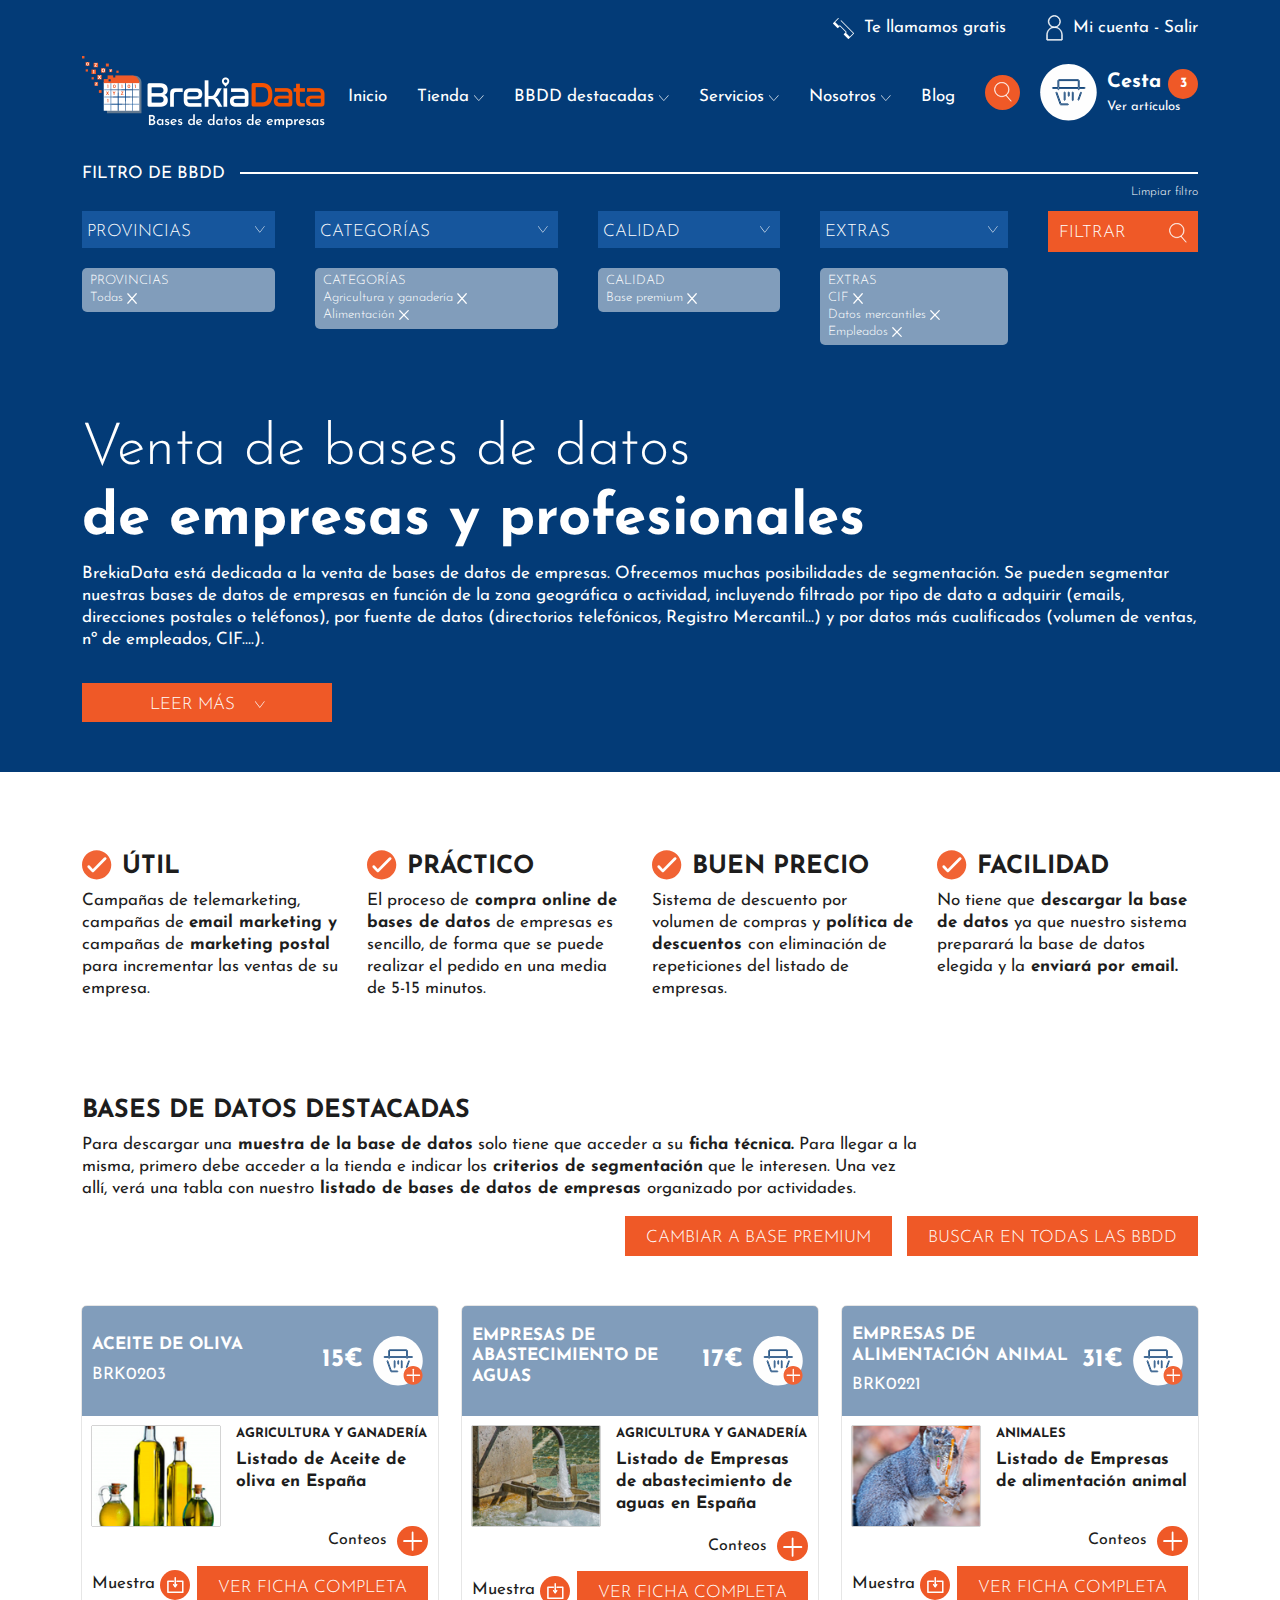
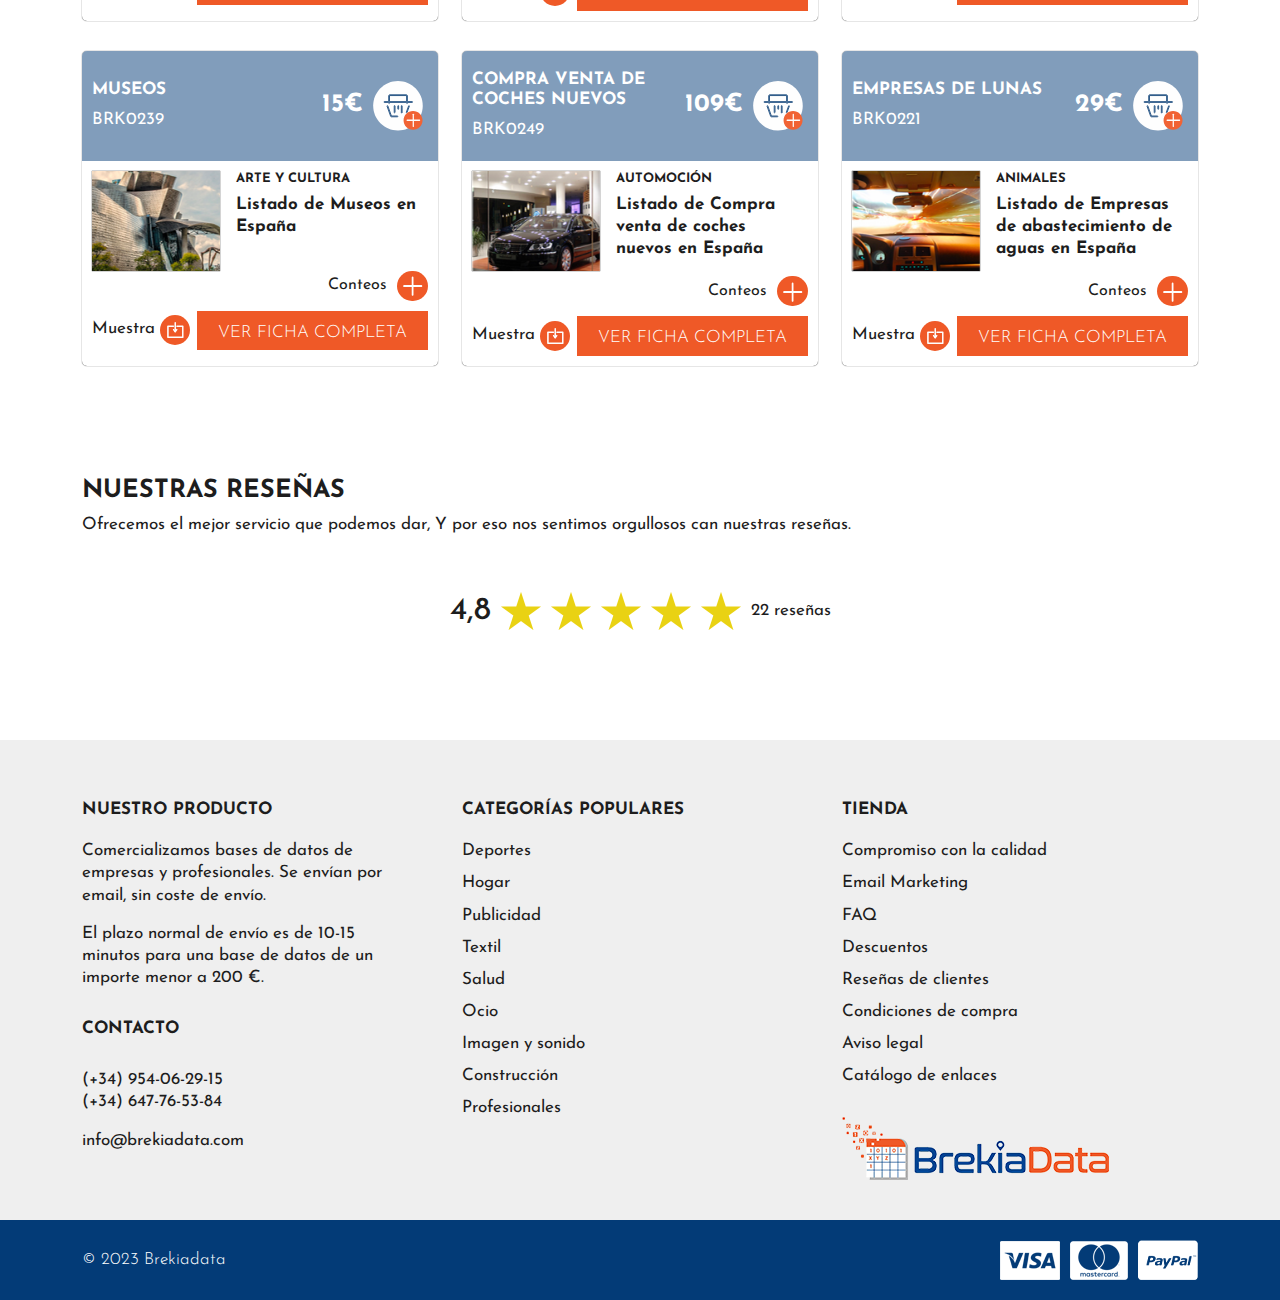
==== commit 0de97d2d: "category page update" ====
--- a/index.html
+++ b/index.html
@@ -2933,13 +2933,13 @@
               <h4>CATEGORÍAS POPULARES</h4>
               <ul>
                 <li>
-                  <a href="#">Deportes</a>
+                  <a href="/personalizadas.html">Deportes</a>
                 </li>
                 <li>
-                  <a href="#">Hogar</a>
+                  <a href="/category-individual.html">Hogar</a>
                 </li>
                 <li>
-                  <a href="#">Publicidad</a>
+                  <a href="/tinda-resultados.html">Publicidad</a>
                 </li>
                 <li>
                   <a href="#">Textil</a>
--- a/css/style.css
+++ b/css/style.css
@@ -63,14 +63,18 @@
 }
 /******header*********/
 .cart_value {
-  background-color: #ef5927;
-  width: 17px;
-  height: 17px;
-  display: inline-block;
-  text-align: center;
-  border-radius: 20px;
-  font-size: 14px;
-  padding: 2px;
+	background-color: #ef5927;
+	width: 30px;
+	display: inline-block;
+	text-align: center;
+	border-radius: 20px;
+	font-size: 14px;
+	padding: 8px 2px;
+	line-height: 14px;
+	color: #fff;
+}
+.cart_data:hover {
+	color: #ef5927;
 }
 .dropdown-submenu_wrap {
   position: absolute;
@@ -957,8 +961,11 @@
 .pagina-banner {
   margin: 40px 0 0;
 }
-.list_breadcrump a:hover{
+.list_breadcrump a:hover,.category_product .heading-2 a:hover,.footer_box a:hover{
   color: #ef5927;
+}
+.category_product .heading-2 a{
+  color: #fff;
 }
 /*****tinda* resultados******/
 .show_table_down_box .table_head .th:nth-child(n + 4) {
@@ -989,8 +996,14 @@
 }
 .table .table_body .second_td{
   color: #ef5927;
-  flex: 300px 0 0;
+  flex:250px 0 0;
   text-align: left;
+}
+.table .table_body .second_td a{
+  color: #ef5927;
+}
+.table .table_body .second_td a:hover{
+  color: #1d1d1d;
 }
 .table .table_body li{
   border-width: 1px 0 0;
@@ -1009,7 +1022,7 @@
   text-align: center;
 }
 .table .th:nth-child(2){
-  flex:300px 0 0;
+  flex:250px 0 0;
 }
 .table_body {
   flex-direction: column;
@@ -1055,6 +1068,16 @@
   min-width: 200px;
   text-align: left;
 }
+.show_table_down_box .table_head .th:nth-child(2) {
+  text-align: left;
+}
+.show_table_down_box .table_head .th:nth-child(1) {
+  align-self: flex-start;
+  width: 13px;
+}
+.show_table_down_box .table_head .th:nth-child(1) input{
+  width: 13px;
+}
 .show_table_down_box,.show_table_down_box .table_body,.show_table_down_box .table_head,.show_table_down_box .table_head .th{
   background-color: #efefef;
   border-color: transparent;
@@ -1101,6 +1124,77 @@
 }
 .table .table_body .table_row {
   padding: 0;
+}
+/*****category*********/
+.conteos_plus,.desglose_plus {
+  margin: 0;
+  text-align: center;
+}
+.transperent_plus_minus .minus_icon,.active.transperent_plus_minus .pluse_icon ,.conteos_plus .minus_icon,.desglose_plus .minus_icon,.active.conteos_plus .pluse_icon,.active.desglose_plus .pluse_icon{
+  display: none;
+}
+.active.conteos_plus .minus_icon,.active.desglose_plus .minus_icon, .active.transperent_plus_minus .minus_icon{
+  display:inline-block;
+}
+.sub_table_link {
+  font-weight: 400;
+  color:#ef5927;
+}
+.sub_table_link:hover {
+  color:#1d1d1d;
+}
+.transperent_plus_minus {
+  width: 30px;
+  cursor: pointer;
+  height: 30px;
+  border-radius: 30px;
+  border: 1px solid transparent;
+  padding: 2px;
+}
+.transperent_plus_minus:hover{
+  border-color: #ef5927;
+}
+.table_body .muestra_wrap img {
+  width: 20px;
+}
+.tooltip_main p {
+  position: absolute;
+  right: 0;
+  width: 420px;
+  background-color: #eee;
+  padding: 14px 10px;
+  font-size: 17px;
+  font-weight: 400;
+  top:20px;
+  display: none;
+}
+.tooltip_main .tooltip_icon {
+  width: 16px;
+  display: inline-block;
+  height: 16px;
+  background-color: #ef5927;
+  padding: 2px;
+  border-radius: 46px;
+  color: #fff;
+  font-size: 13px;
+  cursor: pointer;
+}
+span.tooltip_main {
+  padding: 0;
+  position: relative;
+  background-color: transparent;
+}
+.tooltip_main:hover p{
+ display: block;
+}
+.show_table_down_box.simple_table.conteos_table {
+  display: none;
+}
+.show_table_down_box.desglose_table {
+  display: none;
+}
+.thrid_table.conteos_sub_table {
+  display: none;
 }
 @media (max-width: 1024px) {
   .navigation_wrap.show_sidebar {
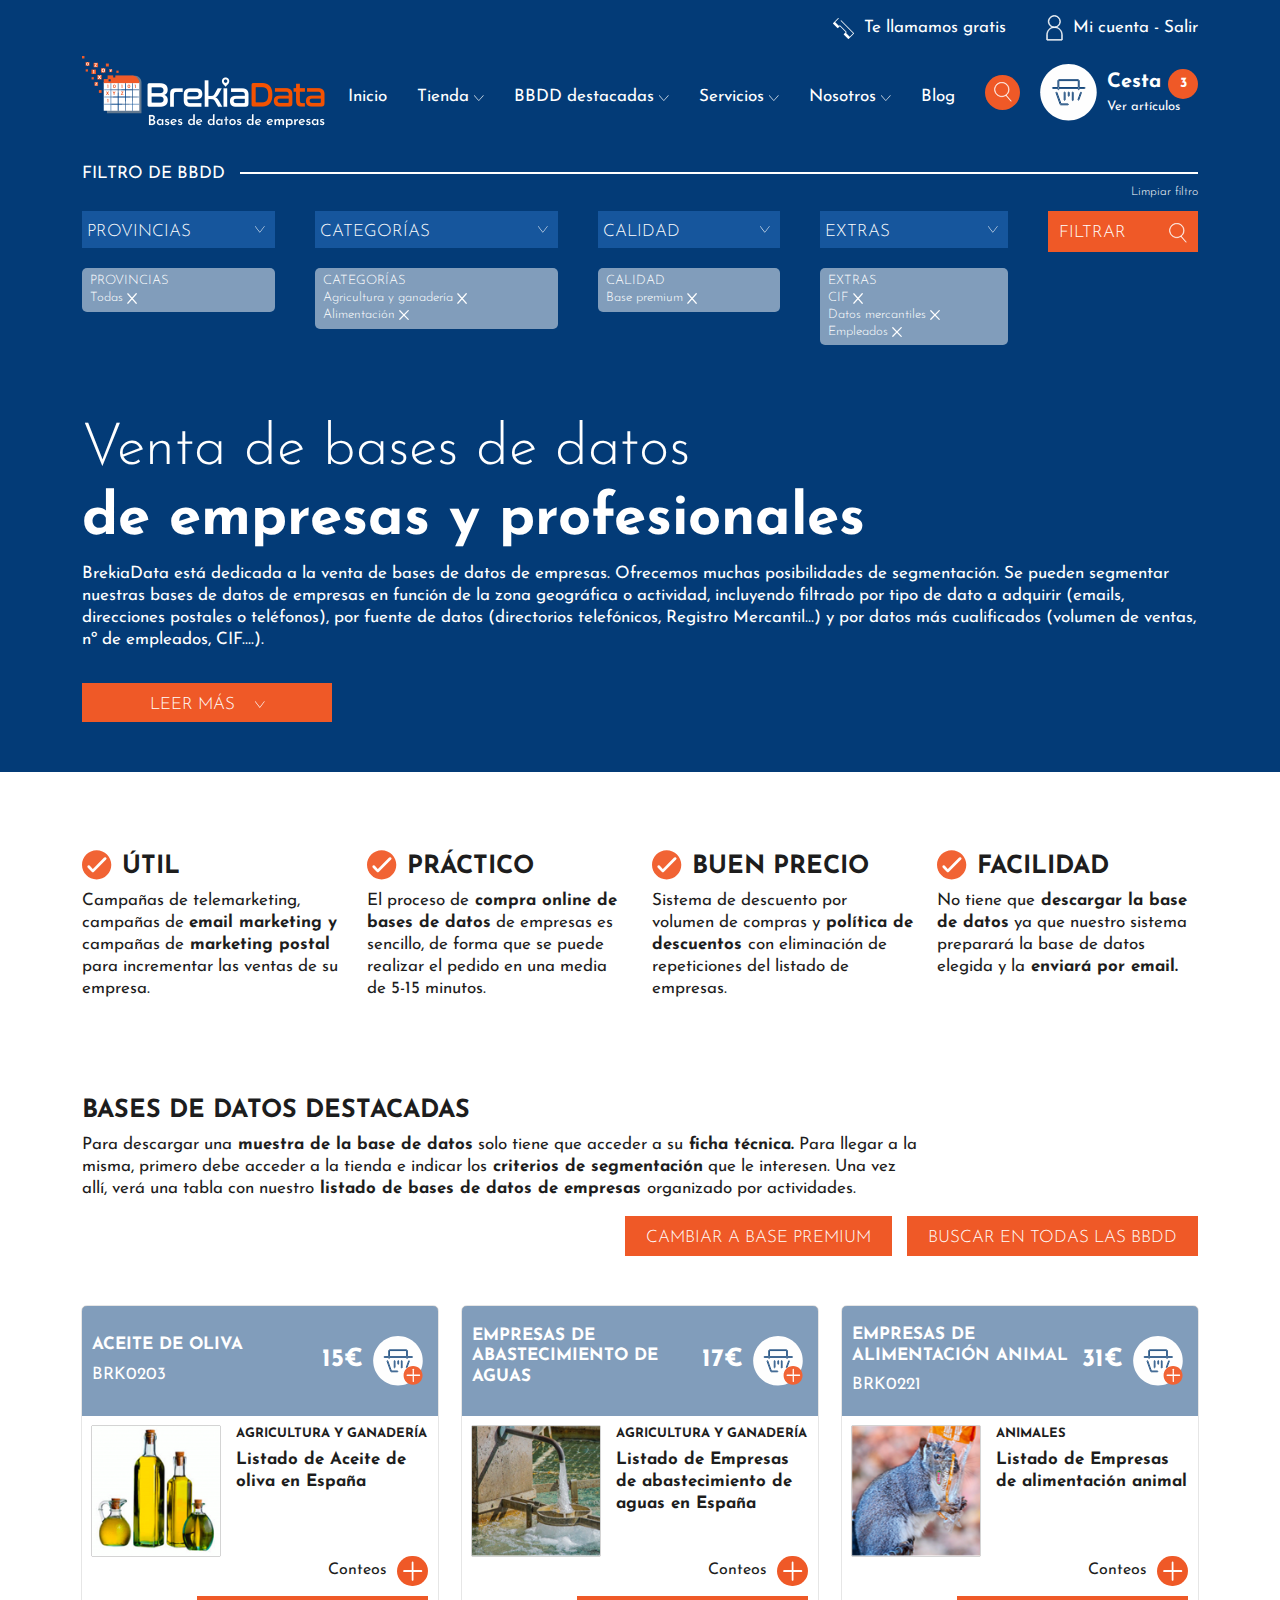
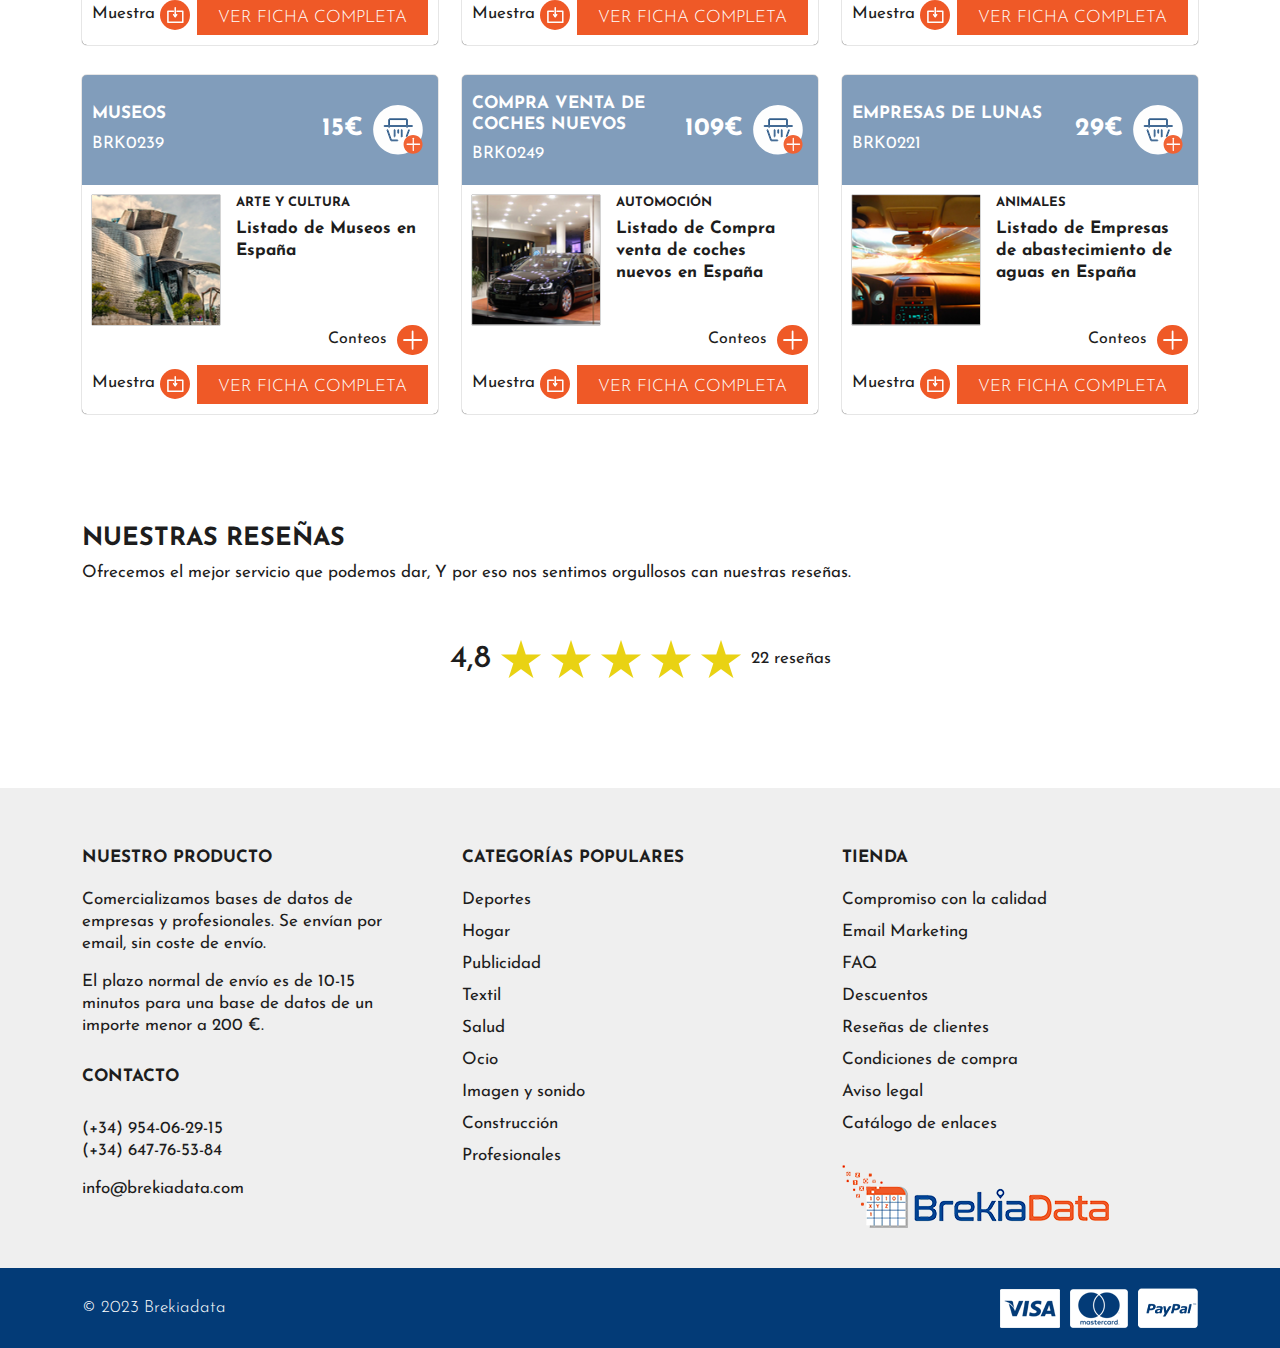
==== commit f9c6fa5b: "art page ui" ====
--- a/index.html
+++ b/index.html
@@ -40,11 +40,12 @@
             <a href="index.html"><img src="images/logo.png" alt="logo" /></a>
           </div>
           <div class="navigation_wrap">
+            <div class="overlay"></div>
             <div class="nav_wrap">
               <ul class="nav">
                 <li class="cross_btn">
                   <button type="button">
-                    <img src="" alt="cross icon" />
+                    <img src="images/close_icon.svg" alt="cross icon" />
                   </button>
                 </li>
                 <li>
@@ -1531,7 +1532,7 @@
           </div>
           <div class="cart_search_wrap">
             <div class="toggle_mobile">
-              <span>toggle</span>
+              <span><img src="images/toggle_icon.svg" alt="img"/></span>
             </div>
             <ul class="nav align-center">
               <li>
--- a/css/style.css
+++ b/css/style.css
@@ -43,19 +43,24 @@
   font-weight: 700;
   text-transform: uppercase;
 }
-h4,h5{
-    font-weight: 700;
-}
-.common_text_link{
-    color: #ef5927;
-}
-.common_text_link:hover{
+h4,
+h5 {
+  font-weight: 700;
+}
+.common_text_link {
+  color: #ef5927;
+}
+.common_text_link:hover {
   color: #1d1d1d;
 }
+.text-left {
+  text-align: left;
+}
 .fullimage {
-    width: 100%;
-}
-.pluse_icon,.muestra_icon{
+  width: 100%;
+}
+.pluse_icon,
+.muestra_icon {
   width: 25px;
 }
 .table_category .muestra_wrap .muestra_icon {
@@ -63,18 +68,18 @@
 }
 /******header*********/
 .cart_value {
-	background-color: #ef5927;
-	width: 30px;
-	display: inline-block;
-	text-align: center;
-	border-radius: 20px;
-	font-size: 14px;
-	padding: 8px 2px;
-	line-height: 14px;
-	color: #fff;
+  background-color: #ef5927;
+  width: 30px;
+  display: inline-block;
+  text-align: center;
+  border-radius: 20px;
+  font-size: 14px;
+  padding: 8px 2px;
+  line-height: 14px;
+  color: #fff;
 }
 .cart_data:hover {
-	color: #ef5927;
+  color: #ef5927;
 }
 .dropdown-submenu_wrap {
   position: absolute;
@@ -98,13 +103,13 @@
   filter: invert(1);
 }
 .dropdown-submenu {
-  width:320px;
+  width: 320px;
   overflow-y: auto;
   padding: 10px 0;
   max-height: 350px;
 }
 .child-link a img {
-    display: none;
+  display: none;
 }
 li.childlink .child-link .grand-child-link {
   display: none;
@@ -113,15 +118,15 @@
   top: 0;
   background-color: #efefef;
   height: 100%;
-  width:320px;
+  width: 320px;
   border-left: 1px solid #ef5927;
 }
 .nav_wrap .child-link a {
-  padding:3px 15px 3px 50px;
+  padding: 3px 15px 3px 50px;
   position: relative;
   transition: padding 0.5s;
 }
-.childlink.open .childlink.open.site-border >.dropdown-menus {
+.childlink.open .childlink.open.site-border > .dropdown-menus {
   padding-left: 50px;
 }
 .child-link .childlink .dropdown-menus {
@@ -129,8 +134,8 @@
   border-style: solid;
   border-color: transparent;
 }
-.child-link .childlink.open.site-border >.dropdown-menus {
-  border-color:#ef5927;
+.child-link .childlink.open.site-border > .dropdown-menus {
+  border-color: #ef5927;
 }
 .dropdown-menus {
   transition: padding 0.5s;
@@ -138,15 +143,15 @@
 .nav_wrap .child-link .grand-child a {
   padding-left: 15px;
 }
-.nav_wrap .child-link .grand-child a:hover{
-  padding-left:35px;
+.nav_wrap .child-link .grand-child a:hover {
+  padding-left: 35px;
 }
 .dropdown-menus:hover {
-  padding-left:35px;
+  padding-left: 35px;
   font-weight: 700;
 }
-.nav_wrap .child-link a:hover{
-  padding-left:65px;
+.nav_wrap .child-link a:hover {
+  padding-left: 65px;
   font-weight: 700;
 }
 .nav_wrap .child-link a:hover::after,
@@ -190,11 +195,11 @@
 li.childlink .child-link .grand-child-link img {
   display: none;
 }
-.childlink.open > .dropdown-menus::after{
+.childlink.open > .dropdown-menus::after {
   height: 100%;
 }
-.childlink.open >  .dropdown-menus {
-  padding-left:30px;
+.childlink.open > .dropdown-menus {
+  padding-left: 30px;
 }
 .dropdown-submenu li a {
   color: #1d1d1d;
@@ -254,7 +259,7 @@
   display: flex;
   align-items: center;
 }
-.top_header .nav li a:hover{
+.top_header .nav li a:hover {
   color: #ef5927;
 }
 .top_header .nav {
@@ -297,10 +302,9 @@
   justify-content: center;
   border: 1px solid transparent;
 }
-.search_btn:hover{
-  background-color:transparent;
+.search_btn:hover {
+  background-color: transparent;
   border-color: #ef5927;
- 
 }
 
 .navigation_wrap {
@@ -317,7 +321,7 @@
   justify-content: flex-end;
 }
 .nav_wrap li a {
-  padding:3px 15px;
+  padding: 3px 15px;
   margin: 10px 0;
 }
 @keyframes fadeIn {
@@ -362,7 +366,7 @@
 .hero_section {
   background-color: #033b77;
   color: #fff;
-  padding:30px 0 50px;
+  padding: 30px 0 50px;
 }
 .limpair_filter {
   text-align: right;
@@ -370,23 +374,22 @@
   margin-bottom: 5px;
   font-weight: 300;
 }
-.limpair_filter a{
-  color: #fff;
-}
-.limpair_filter a:hover{
+.limpair_filter a {
+  color: #fff;
+}
+.limpair_filter a:hover {
   color: #ef5927;
 }
 .hero_section .heading span {
   width: 100%;
-  font-weight:300;
+  font-weight: 300;
   display: inline-block;
 }
 .hero_section .btn_wrap .button .down_arrow {
   margin-left: 20px;
   transition: 0.5s;
- 
-}
-.leer_mas_data.show-more-height + .btn_wrap .button .down_arrow{
+}
+.leer_mas_data.show-more-height + .btn_wrap .button .down_arrow {
   transform: rotate(180deg);
 }
 .hero_section .btn_wrap .button {
@@ -399,7 +402,7 @@
 }
 .filter_main_wrap {
   display: flex;
-  align-items:flex-start;
+  align-items: flex-start;
   margin: 10px 0 0;
   position: relative;
 }
@@ -417,7 +420,7 @@
 }
 .check-comunidad-autonoma {
   position: absolute;
-  top:2px;
+  top: 2px;
 }
 .checkbox {
   position: relative;
@@ -438,10 +441,10 @@
   display: flex;
   padding-right: 40px;
   flex-grow: 1;
-  flex-wrap:wrap;
+  flex-wrap: wrap;
 }
 .select_filter_data {
-  background-color: rgba(255,255,255,.5);
+  background-color: rgba(255, 255, 255, 0.5);
   margin-top: 20px;
   border-radius: 5px;
   width: 100%;
@@ -520,7 +523,6 @@
   padding: 1rem;
   transition: top 0.5s;
   display: none;
-  
 }
 .filter_drodown_ul.caidad,
 .filter_drodown_ul.extrs {
@@ -529,7 +531,7 @@
 .filter_drodown_ul.caidad li,
 .filter_drodown_ul.extrs li {
   justify-content: center;
-  
+
   flex: 20% 0 0;
 }
 .filter_show_dropdown .filter_drodown {
@@ -577,7 +579,7 @@
   color: #fff;
 }
 .search_inner {
-  max-width:70%;
+  max-width: 70%;
   margin: 0 auto;
   display: flex;
   align-items: center;
@@ -595,11 +597,11 @@
   z-index: 1;
   background-color: #e0e0e0;
   padding: 30px;
-  top:140%;
+  top: 140%;
   width: 100%;
 }
-.search_result p:last-child{
- margin: 0;
+.search_result p:last-child {
+  margin: 0;
 }
 .search_box {
   display: none;
@@ -617,7 +619,7 @@
   border: none;
   color: #fff;
 }
-.cerrar_buscador button:hover{
+.cerrar_buscador button:hover {
   color: #ef5927;
 }
 .filter_drodown_ul input {
@@ -673,11 +675,11 @@
   border: solid 1px transparent;
   line-height: 25px;
 }
-.muestra_wrap:hover{
+.muestra_wrap:hover {
   border-color: #ef5927;
   background-color: transparent;
 }
-.muestra_wrap:hover img{
+.muestra_wrap:hover img {
   filter: invert(1);
 }
 .product_box {
@@ -695,11 +697,11 @@
   margin-bottom: 30px;
 }
 .product_descrption_2 {
-  font-weight:400;
+  font-weight: 400;
 }
 .title_change_product.product_data_wrap .product_descrption_2,
 .title_change_product .conteos .minus_icon_button {
-  display:inline-block;
+  display: inline-block;
 }
 .product_data_wrap.title_change_product .conteos .plus_icon_button,
 .product_data_wrap .product_descrption_2,
@@ -713,31 +715,33 @@
 .conteos img {
   width: 20px;
 }
-.plus_icon_button,.minus_icon_button {
-  background-color:#ef5927;
+.plus_icon_button,
+.minus_icon_button {
+  background-color: #ef5927;
   border: 1px solid transparent;
   width: 31px;
   height: 30px;
   border-radius: 30px;
   margin-left: 10px;
-
-}
-.plus_icon_button:hover,.minus_icon_button:hover {
-  background-color:transparent;
+}
+.plus_icon_button:hover,
+.minus_icon_button:hover {
+  background-color: transparent;
   border: 1px solid #ef5927;
 }
-.plus_icon_button:hover img,.minus_icon_button:hover img{
- filter: invert(1);
-}
-
-.minus_icon_button{
-    display: none;
+.plus_icon_button:hover img,
+.minus_icon_button:hover img {
+  filter: invert(1);
+}
+
+.minus_icon_button {
+  display: none;
 }
 .product_title .heading-2 {
   font-size: 17px;
 }
 .product_order p img {
-  width:17px;
+  width: 17px;
 }
 .product_header .product_cart img {
   width: 50px;
@@ -766,7 +770,7 @@
 }
 .product_data .product_image img {
   width: 100%;
-  height: 100px;
+  height: 130px;
   object-fit: cover;
   object-position: center;
 }
@@ -842,7 +846,7 @@
   color: #ef5927;
 }
 /****footer*******/
-.footer_box li a:hover{
+.footer_box li a:hover {
   color: #ef5927;
 }
 .footer {
@@ -917,19 +921,19 @@
 }
 /*******personalizadas*******/
 .bread_crump {
-    margin: 5px 0 40px;
-    display: flex;
-    align-items: center;
-    justify-content: space-between;
+  margin: 5px 0 40px;
+  display: flex;
+  align-items: center;
+  justify-content: space-between;
 }
 .list_breadcrump {
-    display: flex;
-    align-items: center;
-    font-weight: 300;
-    align-items: center;
-}
-.list_breadcrump li{
-   margin-right: 10px;
+  display: flex;
+  align-items: center;
+  font-weight: 300;
+  align-items: center;
+}
+.list_breadcrump li {
+  margin-right: 10px;
 }
 /*********category********/
 .hero_section .btn_wrap {
@@ -939,17 +943,17 @@
 .category_hero.hero_section .heading span {
   width: auto;
 }
-.category_hero .hero_section .heading{
+.category_hero .hero_section .heading {
   display: flex;
 }
 /*****category**box*****/
-.category_product{
- margin:80px 0 30px;
+.category_product {
+  margin: 80px 0 30px;
 }
 .category_product p {
   font-size: 13px;
   font-weight: 400;
-} 
+}
 .category_product .sub_title {
   font-size: 17px;
 }
@@ -961,10 +965,12 @@
 .pagina-banner {
   margin: 40px 0 0;
 }
-.list_breadcrump a:hover,.category_product .heading-2 a:hover,.footer_box a:hover{
+.list_breadcrump a:hover,
+.category_product .heading-2 a:hover,
+.footer_box a:hover {
   color: #ef5927;
 }
-.category_product .heading-2 a{
+.category_product .heading-2 a {
   color: #fff;
 }
 /*****tinda* resultados******/
@@ -975,18 +981,18 @@
 .show_table_down_box .table_body .pluse_icon {
   width: 20px;
 }
-.table .th{
+.table .th {
   background-color: #b0cded;
   padding: 10px 10px 8px;
-    line-height: normal;
-    font-weight: 700;
-    text-align: center;
-}
-.table .table_body div{
+  line-height: normal;
+  font-weight: 700;
+  text-align: center;
+}
+.table .table_body div {
   padding: 10px 10px 8px;
-  flex: 1;   
-}
-.table ul{
+  flex: 1;
+}
+.table ul {
   display: flex;
   flex-wrap: wrap;
 }
@@ -994,26 +1000,26 @@
   flex: 1;
   text-align: center;
 }
-.table .table_body .second_td{
+.table .table_body .second_td {
   color: #ef5927;
-  flex:250px 0 0;
+  flex: 250px 0 0;
   text-align: left;
 }
-.table .table_body .second_td a{
+.table .table_body .second_td a {
   color: #ef5927;
 }
-.table .table_body .second_td a:hover{
+.table .table_body .second_td a:hover {
   color: #1d1d1d;
 }
-.table .table_body li{
+.table .table_body li {
   border-width: 1px 0 0;
   border-style: solid;
   border-color: #f0f0f0;
   display: flex;
   display: flex;
-    flex-direction: column;
-}
-.table .th:first-child{
+  flex-direction: column;
+}
+.table .th:first-child {
   flex: 130px 0 0;
   text-align: left;
 }
@@ -1021,18 +1027,18 @@
   flex: 50px 0 0;
   text-align: center;
 }
-.table .th:nth-child(2){
-  flex:250px 0 0;
+.table .th:nth-child(2) {
+  flex: 250px 0 0;
 }
 .table_body {
   flex-direction: column;
 }
-.table .th:last-child{
-  flex:50px 0 0;
-}
-.table .second_td{
+.table .th:last-child {
+  flex: 50px 0 0;
+}
+.table .second_td {
   text-align: left;
-  width:300px;
+  width: 300px;
 }
 .table_total .btn_wrap {
   display: flex;
@@ -1041,11 +1047,11 @@
 .table_total {
   text-align: right;
 }
-.table .table_body .first_td{
+.table .table_body .first_td {
   text-align: left;
-  flex:130px 0 0;
-}
-.table{
+  flex: 130px 0 0;
+}
+.table {
   width: 100%;
   border: 1px solid #f0f0f0;
   border-radius: 5px;
@@ -1055,7 +1061,7 @@
   color: #1d1d1d;
   flex: inherit;
   width: inherit;
-} 
+}
 .show_table_down_box .table_body li {
   flex: inherit;
   border-color: transparent;
@@ -1064,7 +1070,8 @@
 .show_table_down_box .table_head .th {
   border-bottom: 1px solid #dedede;
 }
-.show_table_down_box .table_head .th:nth-child(3),.show_table_down_box .table_body div:nth-child(3) {
+.show_table_down_box .table_head .th:nth-child(3),
+.show_table_down_box .table_body div:nth-child(3) {
   min-width: 200px;
   text-align: left;
 }
@@ -1075,10 +1082,13 @@
   align-self: flex-start;
   width: 13px;
 }
-.show_table_down_box .table_head .th:nth-child(1) input{
+.show_table_down_box .table_head .th:nth-child(1) input {
   width: 13px;
 }
-.show_table_down_box,.show_table_down_box .table_body,.show_table_down_box .table_head,.show_table_down_box .table_head .th{
+.show_table_down_box,
+.show_table_down_box .table_body,
+.show_table_down_box .table_head,
+.show_table_down_box .table_head .th {
   background-color: #efefef;
   border-color: transparent;
 }
@@ -1090,69 +1100,95 @@
   min-width: 740px;
   margin-left: 40px;
 }
-.simple_table table th,.simple_table table td{
+.simple_table table th,
+.simple_table table td {
   font-size: 17px;
   text-align: left;
 }
 .thrid_table table {
   text-align: left;
 }
-.show_table_down_box .table_body .row_two_table{
+.show_table_down_box .table_body .row_two_table {
   flex-direction: column;
 }
-.show_table_down_box .table_head .th:first-child, .show_table_down_box .table_body  .first_td{
-  flex:40px 0 0;
-  min-width:40px;
-}
-.show_table_down_box,.show_table_down_box .table_body,.show_table_down_box .table_head{
-  padding:0;
-}
-.show_table_down_box .table_body div,.show_table_down_box .table_head .th {
+.show_table_down_box .table_head .th:first-child,
+.show_table_down_box .table_body .first_td {
+  flex: 40px 0 0;
+  min-width: 40px;
+}
+.show_table_down_box,
+.show_table_down_box .table_body,
+.show_table_down_box .table_head {
+  padding: 0;
+}
+.show_table_down_box .table_body div,
+.show_table_down_box .table_head .th {
   flex: inherit;
   min-width: 130px;
 }
 /*****thrid table******/
-table td, table th{
+table td,
+table th {
   padding: 10px;
   font-size: 13px;
 }
 .thrid_table table {
   background-color: #e2e2e2;
 }
-.table_row{
+.table_row {
   display: flex;
 }
 .table .table_body .table_row {
   padding: 0;
 }
 /*****category*********/
-.conteos_plus,.desglose_plus {
+.conteos_plus,
+.desglose_plus {
   margin: 0;
   text-align: center;
 }
-.transperent_plus_minus .minus_icon,.active.transperent_plus_minus .pluse_icon ,.conteos_plus .minus_icon,.desglose_plus .minus_icon,.active.conteos_plus .pluse_icon,.active.desglose_plus .pluse_icon{
+.transperent_plus_minus .minus_icon,
+.active.transperent_plus_minus .pluse_icon,
+.conteos_plus .minus_icon,
+.desglose_plus .minus_icon,
+.active.conteos_plus .pluse_icon,
+.active.desglose_plus .pluse_icon {
   display: none;
 }
-.active.conteos_plus .minus_icon,.active.desglose_plus .minus_icon, .active.transperent_plus_minus .minus_icon{
-  display:inline-block;
+.active.conteos_plus .minus_icon,
+.active.desglose_plus .minus_icon,
+.active.transperent_plus_minus .minus_icon {
+  display: inline-block;
 }
 .sub_table_link {
   font-weight: 400;
-  color:#ef5927;
+  color: #ef5927;
 }
 .sub_table_link:hover {
-  color:#1d1d1d;
-}
-.transperent_plus_minus {
+  color: #1d1d1d;
+}
+.transperent_plus_minus,
+.desglose_table a {
   width: 30px;
   cursor: pointer;
   height: 30px;
   border-radius: 30px;
   border: 1px solid transparent;
   padding: 2px;
-}
-.transperent_plus_minus:hover{
+  background-color: transparent;
+}
+
+.desglose_table a {
+  display: inline-block;
+  margin: -5px 0 0;
+}
+.transperent_plus_minus:hover,
+.desglose_table a:hover {
   border-color: #ef5927;
+}
+.transperent_plus_minus:hover img,
+.desglose_table a:hover img {
+  filter: brightness(0%);
 }
 .table_body .muestra_wrap img {
   width: 20px;
@@ -1165,7 +1201,7 @@
   padding: 14px 10px;
   font-size: 17px;
   font-weight: 400;
-  top:20px;
+  top: 20px;
   display: none;
 }
 .tooltip_main .tooltip_icon {
@@ -1179,13 +1215,14 @@
   font-size: 13px;
   cursor: pointer;
 }
-span.tooltip_main {
-  padding: 0;
+.table .tooltip_main {
+  padding: 0 !important;
   position: relative;
   background-color: transparent;
-}
-.tooltip_main:hover p{
- display: block;
+  z-index: 1;
+}
+.table .tooltip_main:hover p {
+  display: block;
 }
 .show_table_down_box.simple_table.conteos_table {
   display: none;
@@ -1196,7 +1233,228 @@
 .thrid_table.conteos_sub_table {
   display: none;
 }
+.table_top_header {
+  background-color: #819dbb;
+  padding: 20px;
+  border-radius: 5px 5px 0 0;
+}
+.table_top_header ul {
+  display: flex;
+}
+.table_top_header ul li {
+  margin-right: 10px;
+}
+.table_top_header ul li a:hover {
+  background-color: transparent;
+  border-color: #ef5927;
+}
+.cesta_compar .first_td img {
+  width: 100%;
+}
+.cesta_compar .table_body .first_td,
+.cesta_compar .th:first-child {
+  flex: 80px 0 0;
+}
+.table_category.cesta_compar {
+  font-size: 14px;
+}
+.cesta_compar .table .localización_edit {
+  flex: 260px 0 0;
+}
+.cesta_compar .table .localización_text {
+  text-align: left;
+  padding-right: 30px;
+  position: relative;
+  cursor: pointer;
+}
+.table_category.cesta_compar .table_row {
+  align-items: center;
+}
+.table_category.cesta_compar .orange_table_title p {
+  color: #1d1d1d;
+}
+.cesta_compar .table .localización_text .plus_icon_button {
+  position: absolute;
+  right: 0;
+  top: 50%;
+  transform: translateY(-50%);
+  pointer-events: none;
+}
+.localización_text {
+  text-align: left;
+}
+.cesta_compar .th:nth-child(2),
+.cesta_compar .table .table_body .second_td {
+  text-align: left;
+  flex: 200px 0 0;
+}
+
+.table_top_header ul li a {
+  background-color: #ef5927;
+  border: none;
+  padding: 10px 15px 5px;
+  color: #fff;
+  font-weight: 300;
+  display: flex;
+  cursor: pointer;
+  align-items: center;
+  border: solid 1px transparent;
+  font-weight: 300;
+  transition: 0.5s;
+}
+.cesta_compar .table {
+  border-top-color: #b0cded;
+  border-radius: 0 0 5px 5px;
+}
+
+.compair_btn {
+  display: flex;
+  align-items: center;
+  justify-content: space-between;
+  margin: 30px 0 100px;
+}
+.table_footer {
+  width: 450px;
+  display: inline-block;
+  text-align: left;
+  max-width: 100%;
+}
+.table_footer p {
+  margin: 30px 0 2px;
+}
+.validar {
+  display: flex;
+  margin: 0 0 20px;
+}
+.validar input {
+  flex: 1;
+  background-color: #efefef;
+  border: 1px solid #efefef;
+  margin-right: 10px;
+}
+.table_footer ul li {
+  display: flex;
+  align-items: center;
+  justify-content: space-between;
+  margin: 0 0 10px;
+}
+.table_footer ul .total {
+  font-size: 20px;
+  margin: 20px 0 0;
+}
+.art_individal .table_top_header h3 {
+  color: #fff;
+  font-size: 24px;
+  margin: 0;
+}
+.art_individal .table_top_header h3 span {
+  color: #fff;
+  background-color: transparent;
+  font-size: 14px;
+  padding: 0;
+}
+.art_individal .table .incluído {
+  font-size: 10px;
+  margin: 0;
+  background-color: transparent;
+  padding: 0;
+}
+.art_individal .table .th:first-child,
+.art_individal .table .table_body .first_td {
+  flex: 40px 0 0;
+  text-align: left;
+}
+.art_individal .table .th:last-child,
+.art_individal .table .table_body div:last-child,
+.art_individal .table .th:nth-child(2) {
+  flex: 1;
+}
+.localización_edit.localización_text:hover button img {
+  filter: invert(1);
+  padding: 3px;
+}
+.localización_edit.localización_text:hover button {
+  border: 1px solid #ef5927;
+  background: transparent;
+}
+.table_top_header ul li a.active_tab {
+  background-color: transparent;
+  border-color: #ef5927;
+}
+.art-individal_inner {
+  max-width: 400px;
+  text-align: left;
+  display: inline-block;
+}
+.art-individal_inner .heading-2 {
+  font-size: 35px;
+  font-weight: 600;
+  margin-left: 0;
+}
+.art-individal_inner .product_cart img {
+  width: 70px;
+}
+.single_product .product_img img{
+  width: 100%;
+}
+.single_product .product_img{
+  border: 1px solid #f7f7f7;
+}
+.product_tab button {
+  background-color: #f7f7f7;
+  color: #1d1d1d;
+}
+.product_tab .nav-tabs button.active {
+  background-color: #ddd;
+}
+.product_tab .tab-content {
+  border-width: 0 1px 1px;
+  border-color: #f7f7f7;
+  border-style: solid;
+  padding: 20px;
+  border-radius: 0 0 5px 5px;
+  margin-bottom: 15px;
+}
+.product_tab ul#myTab {
+  border-color: #f7f7f7;
+}
+.product_header_wrap .title_wrap p{
+  font-size: 24px;
+}
+.product_header_wrap .title_wrap p a {
+  font-size: 16px;
+}
+.product_header_wrap {
+  display: flex;
+  justify-content: space-between;
+}
+.single_pro_header .extra_price .price {
+  font-size: 35px;
+  font-weight: 600;
+}
+.single_product {
+  margin: 0 0 40px;
+}
+.overlay{
+  position: fixed;
+    right:0;
+    top: 0;
+    background-color: rgba(0, 0, 0, 0.5);
+    height: 100%;
+    width: 100%;
+    display: none;
+}
 @media (max-width: 1024px) {
+  .heading-2{
+    font-size: 22px;
+  }
+  .product_header_wrap .title_wrap p {
+    font-size: 20px;
+}
+.single_pro_header .extra_price .price {
+  font-size: 30px;
+  font-weight: 600;
+}
   .navigation_wrap.show_sidebar {
     right: 0;
   }
@@ -1246,23 +1504,28 @@
     position: fixed;
     right: -100%;
     top: 0;
-    background-color: rgba(0, 0, 0, 0.5);
     height: 100%;
     width: 100%;
     z-index: 9;
   }
+  .navigation_wrap.show_sidebar .overlay {
+    display: block;
+}
   .nav_wrap {
     margin-right: 0;
-    width: 220px;
+    width:300px;
     top: 0;
     position: fixed;
     right: -100%;
     background-color: #fff;
     height: 100%;
     color: #1d1d1d;
-    padding: 20px 0;
+    padding:40px 0 20px;
+
+    transition: right 0.5s;
+    height: calc(100vh - 0px);
     overflow-y: auto;
-    transition: right 0.5s;
+    overflow-x: hidden;
   }
   .nav_wrap .nav > li {
     padding-bottom: 5px;
@@ -1293,6 +1556,7 @@
   }
   .filer_box {
     margin-bottom: 10px;
+    width: 50%;
   }
   .destacadas_bases .btn_wrap {
     flex-wrap: wrap;
@@ -1306,6 +1570,63 @@
     text-align: center;
     display: block;
   }
+  .art-individal_inner .product_cart img {
+    width: 60px;
+}
+.art-individal_inner .heading-2 {
+  font-size:30px;
+}
+.list_breadcrump li {
+  font-size: 16px;
+}
+.btn_wrap .button {
+  padding: 10px 10px 5px; 
+}
+.filer_box:nth-child(2n) {
+  padding-right: 0;
+}
+.single_pro_header .extra_price {
+  width: 170px;
+}
+.toggle_mobile img {
+  width: 20px;
+  filter: invert(1);
+}
+
+.header .nav .cross_btn {
+  text-align: right;
+  position: fixed;
+  right: 0;
+  top: 0;
+  z-index:2;
+  display: inline-block;
+  width: auto;
+  display: none;
+}
+.navigation_wrap.show_sidebar .nav .cross_btn {
+  display: block;
+}
+.cross_btn  button {
+  background-color: transparent;
+  border: none;
+  padding: 10px;
+}
+.cross_btn img {
+  width: 20px;
+  filter: invert(1);
+}
+.footer_box ul li.footer_logo img{
+  width: 100%;
+}
+li.childlink .child-link .grand-child-link {
+  position: static;
+  right: inherit;
+  top: 0;
+  height: 100%;
+  width: inherit;
+  border-left: none;
+  padding-left:45px;
+}
 }
 
 @media (max-width: 767px) {
@@ -1343,7 +1664,7 @@
   .top_header .nav li a {
     font-size: 12px;
   }
-  
+
   .user_icon {
     width: 13px;
   }
@@ -1415,5 +1736,19 @@
   .fullimage {
     width: 100%;
   }
-  
-}
+
+  .product_header_wrap {
+    flex-wrap: wrap;
+}
+.single_pro_header .extra_price .price {
+  font-size: 25px;
+}
+.extra_price h5 {
+  font-size: 16px;
+}
+.single_pro_header .extra_price p {
+  font-size: 12px;
+}
+
+
+}
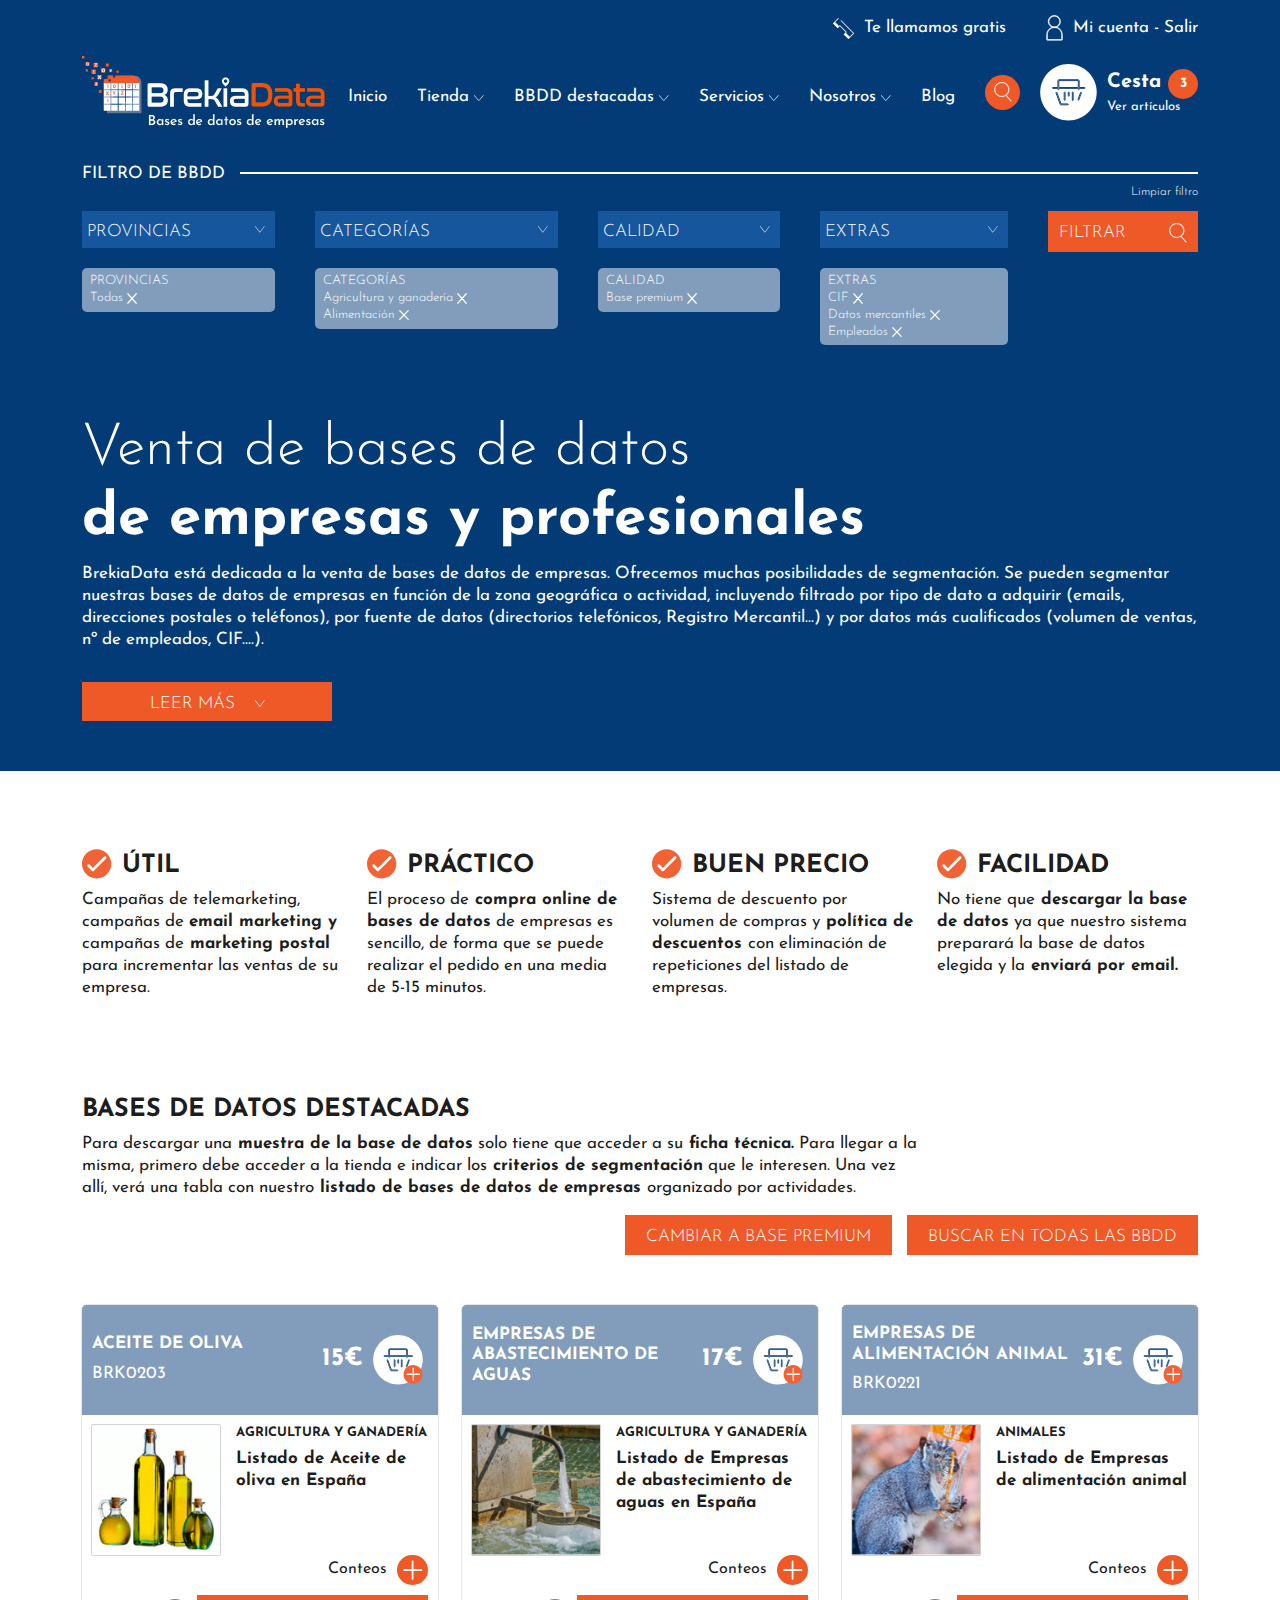
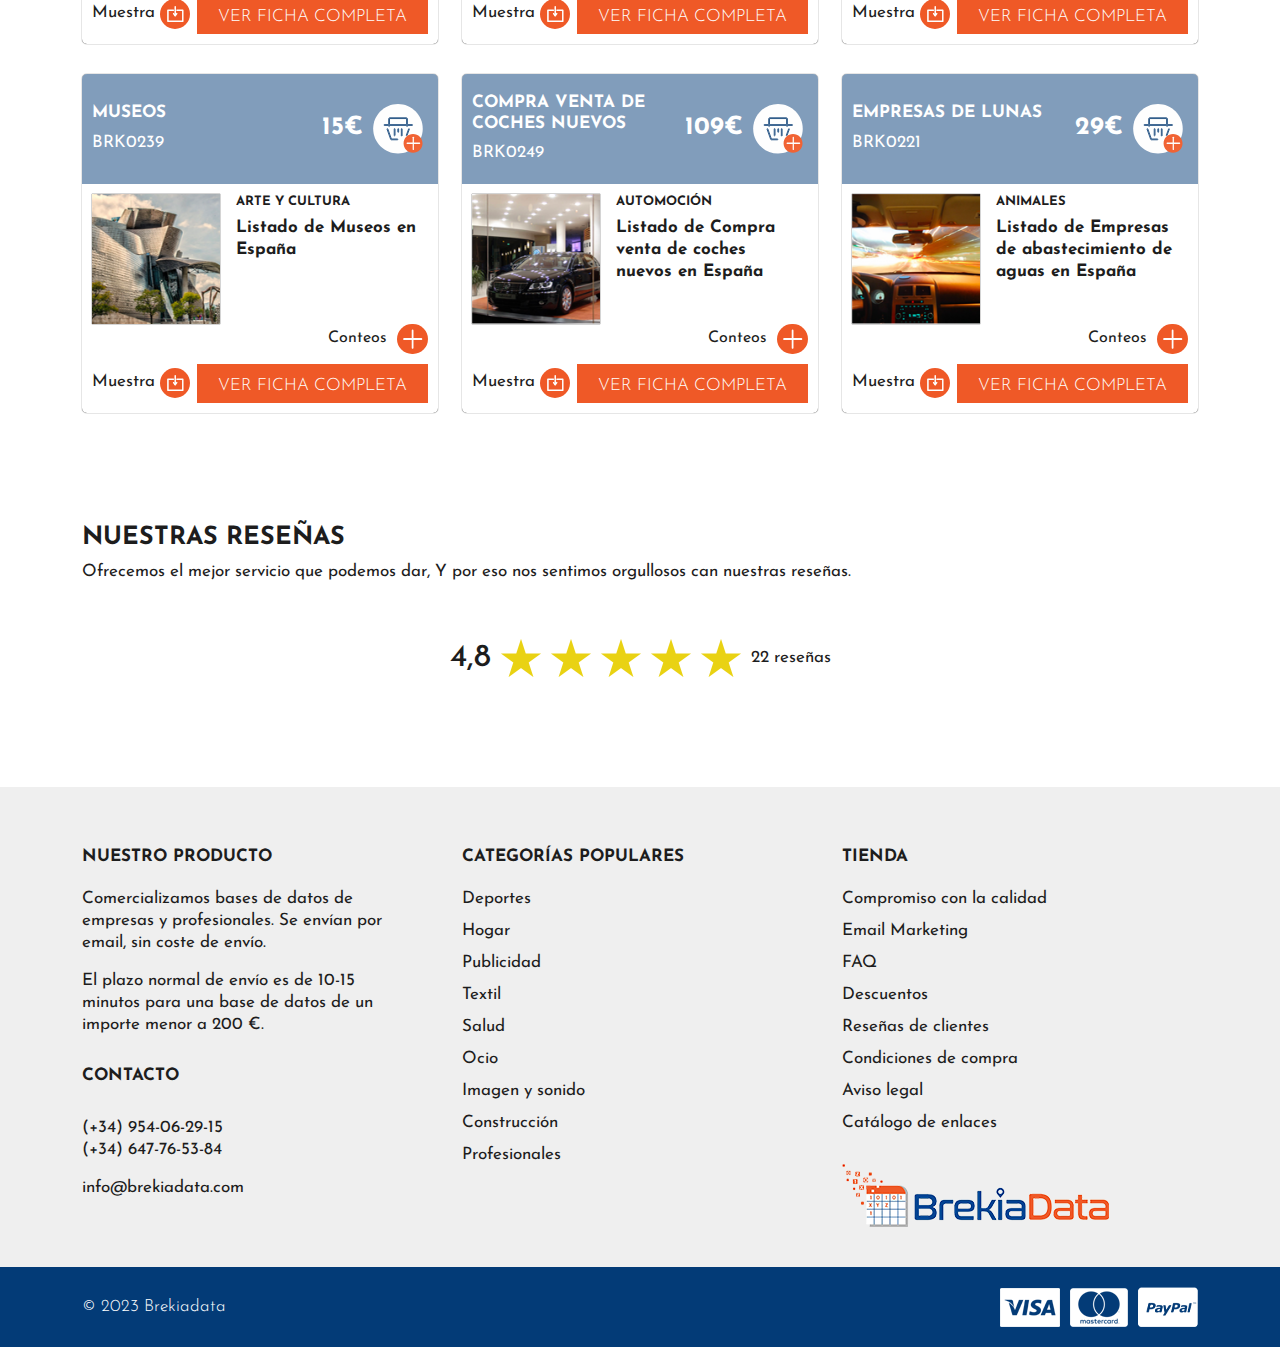
==== commit 4ba933e3: "formate content" ====
--- a/index.html
+++ b/index.html
@@ -1532,7 +1532,7 @@
           </div>
           <div class="cart_search_wrap">
             <div class="toggle_mobile">
-              <span><img src="images/toggle_icon.svg" alt="img"/></span>
+              <span><img src="images/toggle_icon.svg" alt="img" /></span>
             </div>
             <ul class="nav align-center">
               <li>
@@ -2575,8 +2575,6 @@
                       alt=""
                     />
                   </button>
-
-                 
                 </div>
                 <div class="product_order">
                   <p>
@@ -2943,13 +2941,13 @@
                   <a href="/tinda-resultados.html">Publicidad</a>
                 </li>
                 <li>
-                  <a href="#">Textil</a>
+                  <a href="/cesta-compar.html">Textil</a>
                 </li>
                 <li>
-                  <a href="#">Salud</a>
+                  <a href="/art-individal-Localizacio.html">Salud</a>
                 </li>
                 <li>
-                  <a href="#">Ocio</a>
+                  <a href="/art-individal.html">Ocio</a>
                 </li>
                 <li>
                   <a href="#">Imagen y sonido</a>
--- a/css/style.css
+++ b/css/style.css
@@ -29,6 +29,17 @@
 /* Handle */
 ::-webkit-scrollbar-thumb {
   background: #888;
+}
+.bread_crump_list::-webkit-scrollbar {
+  width: 4px;
+  height: 2px;
+}
+
+.bread_crump_list {
+  overflow-x: auto;
+}
+.list_breadcrump a {
+  white-space: nowrap;
 }
 ul {
   padding: 0;
@@ -324,6 +335,7 @@
   padding: 3px 15px;
   margin: 10px 0;
 }
+
 @keyframes fadeIn {
   from {
     opacity: 0;
@@ -470,6 +482,10 @@
   top: 50%;
   transform: translateY(-50%);
   pointer-events: none;
+  transition: 0.5s;
+}
+.filer_box.filter_show_dropdown .down_arrow {
+  transform: rotate(180deg) translateY(28%);
 }
 .filter_title:after {
   position: absolute;
@@ -630,7 +646,7 @@
 }
 
 .leer_mas_data {
-  height: 100px;
+  height: 99px;
   overflow: hidden;
   transition: height 2s;
 }
@@ -1278,7 +1294,12 @@
   right: 0;
   top: 50%;
   transform: translateY(-50%);
-  pointer-events: none;
+  display: flex;
+  align-items: center;
+  justify-content: center;
+}
+.cesta_compar .table .localización_text .plus_icon_button img {
+  width: 20px;
 }
 .localización_text {
   text-align: left;
@@ -1369,17 +1390,16 @@
 .art_individal .table .th:nth-child(2) {
   flex: 1;
 }
-.localización_edit.localización_text:hover button img {
-  filter: invert(1);
+
+.localización_edit.localización_text button:hover {
+  border: 1px solid #ef5927;
+  background-color: transparent;
   padding: 3px;
 }
-.localización_edit.localización_text:hover button {
-  border: 1px solid #ef5927;
-  background: transparent;
-}
-.table_top_header ul li a.active_tab {
-  background-color: transparent;
-  border-color: #ef5927;
+.table_category.cesta_compar .table_top_header ul li a:hover {
+  background-color: #fff;
+  color: #1d1d1d;
+  border-color: #fff;
 }
 .art-individal_inner {
   max-width: 400px;
@@ -1394,18 +1414,21 @@
 .art-individal_inner .product_cart img {
   width: 70px;
 }
-.single_product .product_img img{
+.single_product .product_img img {
   width: 100%;
 }
-.single_product .product_img{
+.single_product .product_img {
   border: 1px solid #f7f7f7;
 }
 .product_tab button {
-  background-color: #f7f7f7;
+  background-color: #efefef;
   color: #1d1d1d;
 }
 .product_tab .nav-tabs button.active {
   background-color: #ddd;
+}
+.product_tab button:hover {
+  color: #ef5927;
 }
 .product_tab .tab-content {
   border-width: 0 1px 1px;
@@ -1418,7 +1441,7 @@
 .product_tab ul#myTab {
   border-color: #f7f7f7;
 }
-.product_header_wrap .title_wrap p{
+.product_header_wrap .title_wrap p {
   font-size: 24px;
 }
 .product_header_wrap .title_wrap p a {
@@ -1435,26 +1458,89 @@
 .single_product {
   margin: 0 0 40px;
 }
-.overlay{
+.overlay {
   position: fixed;
-    right:0;
-    top: 0;
-    background-color: rgba(0, 0, 0, 0.5);
-    height: 100%;
-    width: 100%;
-    display: none;
+  right: 0;
+  top: 0;
+  background-color: rgba(0, 0, 0, 0.5);
+  height: 100%;
+  width: 100%;
+  display: none;
+}
+.localizacio span {
+  display: flex;
+  align-items: center;
+}
+.localizacio span .tooltip_icon {
+  width: auto;
+  background-color: transparent;
+  color: #ef5927;
+  padding: 0;
+  margin-left: 2px;
+  position: relative;
+}
+.localizacio span .tooltip_icon p {
+  font-size: 14px;
+  color: #1d1d1d;
+  right: inherit;
+  left: 0;
+}
+.descargar {
+  display: flex;
+  align-items: center;
+  margin-top: 20px;
+}
+.descargar img {
+  width: 20px;
+}
+.descargar div {
+  margin-right: 10px;
+}
+.localizacio span .tooltip_icon:hover p {
+  display: block;
+}
+.art_individal .table .th:nth-child(2),
+.art_individal .table .table_body .table_row div:nth-child(2) {
+  text-align: left;
+}
+.product_tab .tab-content .descargar_link:hover {
+  color: #ef5927;
+}
+.descargar_link {
+  display: flex;
+  align-items: center;
+}
+.descargar_text {
+  margin: 2px 0 0 10px;
+  display: inline-block;
+  line-height: 1;
+}
+.art-individal .text-left {
+  margin: 30px 0 20px;
+}
+.tinda_bottom_table {
+  margin-bottom: 80px;
+}
+@media (max-width: 1200px) {
+  .container {
+    max-width: 100%;
+    padding: 0 15px;
+  }
 }
 @media (max-width: 1024px) {
-  .heading-2{
+  .table_top_header {
+    min-width: 1120px;
+  }
+  .heading-2 {
     font-size: 22px;
   }
   .product_header_wrap .title_wrap p {
     font-size: 20px;
-}
-.single_pro_header .extra_price .price {
-  font-size: 30px;
-  font-weight: 600;
-}
+  }
+  .single_pro_header .extra_price .price {
+    font-size: 30px;
+    font-weight: 600;
+  }
   .navigation_wrap.show_sidebar {
     right: 0;
   }
@@ -1510,17 +1596,17 @@
   }
   .navigation_wrap.show_sidebar .overlay {
     display: block;
-}
+  }
   .nav_wrap {
     margin-right: 0;
-    width:300px;
+    width: 300px;
     top: 0;
     position: fixed;
     right: -100%;
     background-color: #fff;
     height: 100%;
     color: #1d1d1d;
-    padding:40px 0 20px;
+    padding: 40px 0 20px;
 
     transition: right 0.5s;
     height: calc(100vh - 0px);
@@ -1572,64 +1658,139 @@
   }
   .art-individal_inner .product_cart img {
     width: 60px;
-}
-.art-individal_inner .heading-2 {
-  font-size:30px;
-}
-.list_breadcrump li {
-  font-size: 16px;
-}
-.btn_wrap .button {
-  padding: 10px 10px 5px; 
-}
-.filer_box:nth-child(2n) {
-  padding-right: 0;
-}
-.single_pro_header .extra_price {
-  width: 170px;
-}
-.toggle_mobile img {
-  width: 20px;
-  filter: invert(1);
-}
-
-.header .nav .cross_btn {
-  text-align: right;
-  position: fixed;
-  right: 0;
-  top: 0;
-  z-index:2;
-  display: inline-block;
-  width: auto;
-  display: none;
-}
-.navigation_wrap.show_sidebar .nav .cross_btn {
-  display: block;
-}
-.cross_btn  button {
-  background-color: transparent;
-  border: none;
-  padding: 10px;
-}
-.cross_btn img {
-  width: 20px;
-  filter: invert(1);
-}
-.footer_box ul li.footer_logo img{
-  width: 100%;
-}
-li.childlink .child-link .grand-child-link {
-  position: static;
-  right: inherit;
-  top: 0;
-  height: 100%;
-  width: inherit;
-  border-left: none;
-  padding-left:45px;
-}
-}
-
+  }
+  .art-individal_inner .heading-2 {
+    font-size: 30px;
+  }
+  .list_breadcrump li {
+    font-size: 16px;
+  }
+  .btn_wrap .button {
+    padding: 10px 10px 5px;
+  }
+  .filer_box:nth-child(2n) {
+    padding-right: 0;
+  }
+  .single_pro_header .extra_price {
+    width: 170px;
+    margin-left: 20px;
+  }
+  .toggle_mobile img {
+    width: 20px;
+    filter: invert(1);
+  }
+
+  .header .nav .cross_btn {
+    text-align: right;
+    position: fixed;
+    right: 0;
+    top: 0;
+    z-index: 2;
+    display: inline-block;
+    width: auto;
+    display: none;
+  }
+  .navigation_wrap.show_sidebar .nav .cross_btn {
+    display: block;
+  }
+  .cross_btn button {
+    background-color: transparent;
+    border: none;
+    padding: 10px;
+  }
+  .cross_btn img {
+    width: 20px;
+    filter: invert(1);
+  }
+  .footer_box ul li.footer_logo img {
+    width: 100%;
+  }
+  li.childlink .child-link .grand-child-link {
+    position: static;
+    right: inherit;
+    top: 0;
+    height: 100%;
+    width: inherit;
+    border-left: none;
+    padding-left: 45px;
+  }
+  .cerrar_buscador {
+    right: 10px;
+  }
+
+  .heading {
+    font-size: 40px;
+  }
+  .table_responsive {
+    overflow-x: auto;
+  }
+  .table {
+    min-width: 1120px;
+  }
+  .table_total {
+    margin-top: 20px;
+  }
+  .filer_box.filter_show_dropdown:nth-child(3) .filter_drodown,
+  .filer_box.filter_show_dropdown:nth-child(4) .filter_drodown {
+    top: 57%;
+    z-index: 1;
+  }
+  .filter_show_dropdown .filter_drodown {
+    top: 15%;
+    z-index: 1;
+  }
+}
+@media only screen and (max-width: 1200px) and (min-width: 1024px) {
+  .dropdown-submenu_wrap .dropdown-submenu li a {
+    padding: 3px 15px;
+  }
+  .nav_wrap li a {
+    padding: 3px 5px;
+    margin: 10px 0;
+    font-size: 15px;
+  }
+}
 @media (max-width: 767px) {
+  .footer h4,
+  .footer .contact_title {
+    margin: 30px 0 15px;
+  }
+  .filter_drodown_ul .col.left {
+    flex: 100% 0 0;
+  }
+
+  .single_pro_header .extra_price {
+    margin-left: 0px;
+  }
+  .nav_wrap .nav > li:after {
+    top: 18px;
+  }
+  .category_product .btn_wrap {
+    margin: 20px 0 0px;
+  }
+  .footer_box ul li.footer_logo img {
+    width: 250px;
+  }
+  .search_inner {
+    max-width: 100%;
+  }
+  .search_inner .input_wrap {
+    margin: 0 10px;
+  }
+  .search_result {
+    padding: 10px;
+    max-height: 200px;
+    overflow-y: auto;
+  }
+  .search_result p {
+    margin: 0 0 10px;
+    font-size: 12px;
+  }
+  .cerrar_buscador {
+    right: 10px;
+    top: -23px;
+    transform: inherit;
+  }
   .logo img {
     width: 140px;
   }
@@ -1717,7 +1878,7 @@
     margin: 50px 0 50px;
   }
   .hero_section {
-    padding: 50px 0 50px;
+    padding: 0px 0 50px;
   }
   .copyright_text {
     text-align: center;
@@ -1739,16 +1900,69 @@
 
   .product_header_wrap {
     flex-wrap: wrap;
-}
-.single_pro_header .extra_price .price {
-  font-size: 25px;
-}
-.extra_price h5 {
-  font-size: 16px;
-}
-.single_pro_header .extra_price p {
-  font-size: 12px;
-}
-
-
-}
+  }
+  .single_pro_header .extra_price .price {
+    font-size: 25px;
+  }
+  .extra_price h5 {
+    font-size: 16px;
+  }
+  .single_pro_header .extra_price p {
+    font-size: 12px;
+  }
+  .list_breadcrump li {
+    font-size: 14px;
+  }
+  .bread_crump {
+    margin: 5px 0 30px;
+    flex-wrap: wrap;
+  }
+
+  .btn_wrap .button {
+    width: 100%;
+    text-align: center;
+    justify-content: center;
+  }
+  h4,
+  h5 {
+    font-size: 17px;
+  }
+  .product_wrap .col-sm-12 {
+    margin-bottom: 10px;
+  }
+  .bread_crump_list {
+    overflow-x: auto;
+    margin: 5px 0 15px;
+  }
+  .bread_crump .btn_wrap {
+    width: 100%;
+  }
+  .search_box {
+    z-index: 5;
+  }
+  .single_product .product_img {
+    border: 1px solid #f7f7f7;
+    margin: 0 0 20px;
+  }
+  .product_title .heading-2 {
+    margin: 0;
+  }
+  .product_header {
+    min-height: auto;
+  }
+  .pagina-banner {
+    margin: 0px 0 0;
+  }
+  .pagina-left {
+    margin: 10px 0 30px;
+  }
+  .tinda_bottom_table {
+    margin-bottom: 50px;
+  }
+  .compair_btn {
+    margin: 30px 0 50px;
+  }
+  .toggle_mobile {
+    margin-right: 10px;
+  }
+}
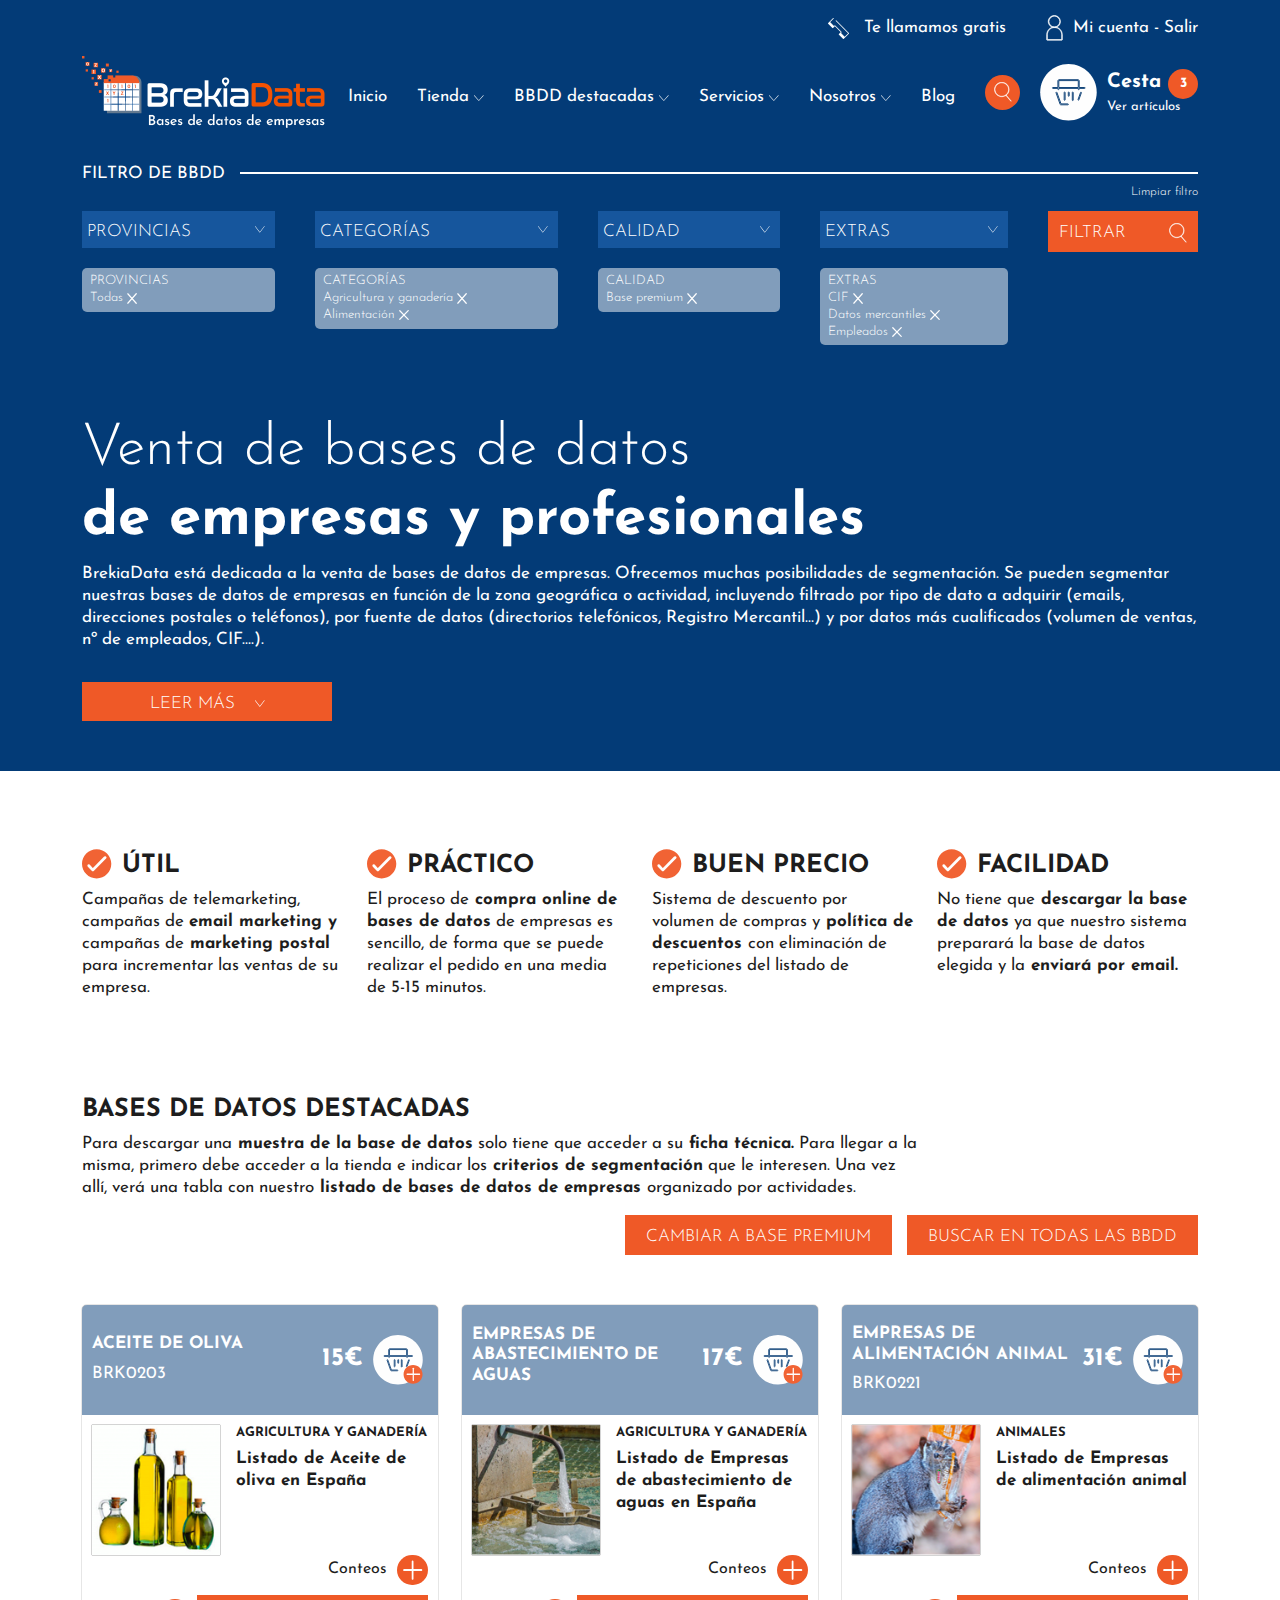
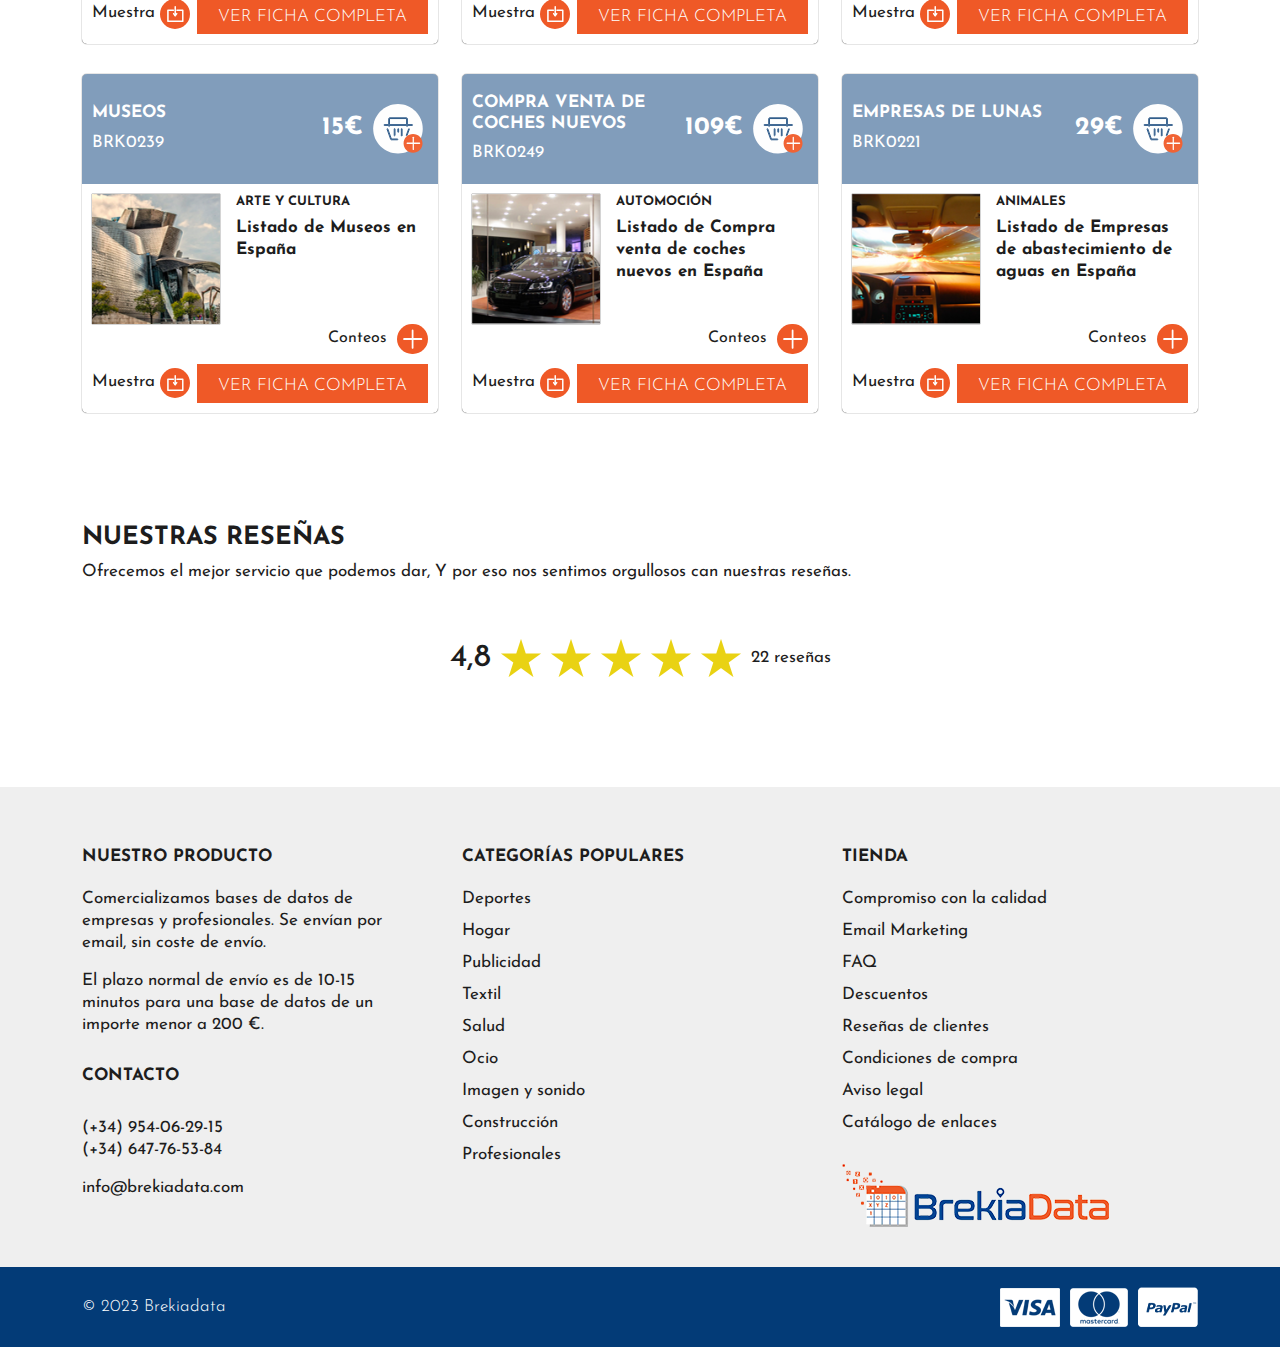
==== commit 44547d22: "new update" ====
--- a/index.html
+++ b/index.html
@@ -23,12 +23,13 @@
         <div class="top_header">
           <ul class="nav">
             <li>
-              <a href="#"
-                ><img src="images/telefono.png" alt="" />Te llamamos gratis</a
-              >
+              <button type="button" class="tell_btn" data-bs-toggle="modal" data-bs-target="#exampleModal">
+                <img src="images/telefono.png" alt="" /> Te llamamos gratis
+              </button>
+               
             </li>
             <li>
-              <a href="#"
+              <a href="/registro.html"
                 ><img src="images/user_icon.svg" class="user_icon" alt="" />Mi
                 cuenta - Salir</a
               >
@@ -2158,6 +2159,11 @@
                     </li>
                   </div>
                 </ul>
+                <div class="confirm">
+                  <div class="btn_wrap">
+                    <button class="button" type="button">Confirm</button>
+                  </div>
+                </div>
               </div>
             </div>
 
@@ -2187,52 +2193,156 @@
               <div class="filter_drodown">
                 <ul class="category filter_drodown_ul">
                   <div class="col left">
-                    <li>Agricultura y Ganaderia</li>
-                    <li>Alimentacion</li>
-                    <li>Animales</li>
-                    <li>Arte y cultura</li>
-                    <li>Audiovisuales</li>
-
-                    <li>Automoción</li>
-                    <li>Belleza y Estética</li>
-                    <li>Comercio Internacional</li>
+                    <li class="checkbox">
+                      <input type="checkbox" class="check-comunidad-autonoma"/>
+                      <label for="ca1" class="label-comunidad-autonoma">Agricultura y Ganaderia</label>
+                    </li>
+                    <li class="checkbox">
+                      <input type="checkbox" class="check-comunidad-autonoma"/>
+                      <label for="ca1" class="label-comunidad-autonoma">Alimentacion</label>
+                    </li>
+                    <li class="checkbox">
+                      <input type="checkbox" class="check-comunidad-autonoma"/>
+                      <label for="ca1" class="label-comunidad-autonoma">Animales</label>
+                    </li>
+                    <li class="checkbox">
+                      <input type="checkbox" class="check-comunidad-autonoma"/>
+                      <label for="ca1" class="label-comunidad-autonoma">Arte y cultura</label>
+                    </li>
+                    <li class="checkbox">
+                      <input type="checkbox" class="check-comunidad-autonoma"/>
+                      <label for="ca1" class="label-comunidad-autonoma">Audiovisuales</label>
+                    </li>
+                    <li class="checkbox">
+                      <input type="checkbox" class="check-comunidad-autonoma"/>
+                      <label for="ca1" class="label-comunidad-autonoma">Automoción</label>
+                    </li>
+                    <li class="checkbox">
+                      <input type="checkbox" class="check-comunidad-autonoma"/>
+                      <label for="ca1" class="label-comunidad-autonoma">Belleza y Estética</label>
+                    </li>
+                    <li class="checkbox">
+                      <input type="checkbox" class="check-comunidad-autonoma"/>
+                      <label for="ca1" class="label-comunidad-autonoma">Comercio Internacional</label>
+                    </li>
+                    
                   </div>
                   <div class="col left">
-                    <li>Comercios</li>
-                    <li>Construcción</li>
-                    <li>Deportes</li>
-                    <li>Educación</li>
-
-                    <li>Empresas de Transportes</li>
-                    <li>Hogar</li>
-                    <li>Hosteleria</li>
-                    <li>Ingenieria</li>
+                    <li class="checkbox">
+                      <input type="checkbox" class="check-comunidad-autonoma"/>
+                      <label for="ca1" class="label-comunidad-autonoma">Comercios</label>
+                    </li>
+                    <li class="checkbox">
+                      <input type="checkbox" class="check-comunidad-autonoma"/>
+                      <label for="ca1" class="label-comunidad-autonoma">Construcción</label>
+                    </li>
+                    <li class="checkbox">
+                      <input type="checkbox" class="check-comunidad-autonoma"/>
+                      <label for="ca1" class="label-comunidad-autonoma">Deportes</label>
+                    </li>
+                    <li class="checkbox">
+                      <input type="checkbox" class="check-comunidad-autonoma"/>
+                      <label for="ca1" class="label-comunidad-autonoma">Educación</label>
+                    </li>
+                    <li class="checkbox">
+                      <input type="checkbox" class="check-comunidad-autonoma"/>
+                      <label for="ca1" class="label-comunidad-autonoma">Empresas de Transportes</label>
+                    </li>
+                    <li class="checkbox">
+                      <input type="checkbox" class="check-comunidad-autonoma"/>
+                      <label for="ca1" class="label-comunidad-autonoma">Hogar</label>
+                    </li>
+                    <li class="checkbox">
+                      <input type="checkbox" class="check-comunidad-autonoma"/>
+                      <label for="ca1" class="label-comunidad-autonoma">Hosteleria</label>
+                    </li>
+                    <li class="checkbox">
+                      <input type="checkbox" class="check-comunidad-autonoma"/>
+                      <label for="ca1" class="label-comunidad-autonoma">Ingenieria</label>
+                    </li>
+                    
                   </div>
                   <div class="col left">
-                    <li>Inmobiliario</li>
-                    <li></li>
-                    <li>Joyerías</li>
-                    <li>Moda</li>
-                    <li>Muebles</li>
-                    <li>Ocio</li>
-                    <li>Organismos Públicos</li>
-                    <li>Organizaciones sin ánimo de lucro</li>
+                    <li class="checkbox">
+                      <input type="checkbox" class="check-comunidad-autonoma"/>
+                      <label for="ca1" class="label-comunidad-autonoma">Inmobiliario</label>
+                    </li>
+                    <li class="checkbox">
+                      <input type="checkbox" class="check-comunidad-autonoma"/>
+                      <label for="ca1" class="label-comunidad-autonoma">Joyerías</label>
+                    </li>
+                    <li class="checkbox">
+                      <input type="checkbox" class="check-comunidad-autonoma"/>
+                      <label for="ca1" class="label-comunidad-autonoma">Moda</label>
+                    </li>
+                    <li class="checkbox">
+                      <input type="checkbox" class="check-comunidad-autonoma"/>
+                      <label for="ca1" class="label-comunidad-autonoma">Muebles</label>
+                    </li>
+                    <li class="checkbox">
+                      <input type="checkbox" class="check-comunidad-autonoma"/>
+                      <label for="ca1" class="label-comunidad-autonoma">Ocio</label>
+                    </li>
+                    <li class="checkbox">
+                      <input type="checkbox" class="check-comunidad-autonoma"/>
+                      <label for="ca1" class="label-comunidad-autonoma">Organismos Públicos</label>
+                    </li>
+                    <li class="checkbox">
+                      <input type="checkbox" class="check-comunidad-autonoma"/>
+                      <label for="ca1" class="label-comunidad-autonoma">Organizaciones sin ánimo de lucro</label>
+                    </li>                    
                   </div>
                   <div class="col left">
-                    <li>Profesionales</li>
-                    <li>Publicidad</li>
-                    <li>Salud</li>
-                    <li>Sector financiero</li>
-                    <li>Seguridad</li>
-                    <li>Servicios</li>
-                    <li>Servicios industriales</li>
-                    <li>Telecomunicaciones</li>
+                    <li class="checkbox">
+                      <input type="checkbox" class="check-comunidad-autonoma"/>
+                      <label for="ca1" class="label-comunidad-autonoma">Profesionales</label>
+                    </li>
+                    <li class="checkbox">
+                      <input type="checkbox" class="check-comunidad-autonoma"/>
+                      <label for="ca1" class="label-comunidad-autonoma">Publicidad</label>
+                    </li>
+                    <li class="checkbox">
+                      <input type="checkbox" class="check-comunidad-autonoma"/>
+                      <label for="ca1" class="label-comunidad-autonoma">Salud</label>
+                    </li>
+                    <li class="checkbox">
+                      <input type="checkbox" class="check-comunidad-autonoma"/>
+                      <label for="ca1" class="label-comunidad-autonoma">Sector financiero</label>
+                    </li>
+                    <li class="checkbox">
+                      <input type="checkbox" class="check-comunidad-autonoma"/>
+                      <label for="ca1" class="label-comunidad-autonoma">Seguridad</label>
+                    </li>
+                    <li class="checkbox">
+                      <input type="checkbox" class="check-comunidad-autonoma"/>
+                      <label for="ca1" class="label-comunidad-autonoma">Servicios</label>
+                    </li>
+                    <li class="checkbox">
+                      <input type="checkbox" class="check-comunidad-autonoma"/>
+                      <label for="ca1" class="label-comunidad-autonoma">Servicios industriales</label>
+                    </li>
+                    <li class="checkbox">
+                      <input type="checkbox" class="check-comunidad-autonoma"/>
+                      <label for="ca1" class="label-comunidad-autonoma">Telecomunicaciones</label>
+                    </li>
                   </div>
                   <div class="col left">
-                    <li>Tercera Edad</li>
-                    <li>Turismo</li>
+                    <li class="checkbox">
+                      <input type="checkbox" class="check-comunidad-autonoma"/>
+                      <label for="ca1" class="label-comunidad-autonoma">Tercera Edad</label>
+                    </li>
+                    <li class="checkbox">
+                      <input type="checkbox" class="check-comunidad-autonoma"/>
+                      <label for="ca1" class="label-comunidad-autonoma">Turismo</label>
+                    </li>
+                    
                   </div>
                 </ul>
+                <div class="confirm">
+                  <div class="btn_wrap">
+                    <button class="button" type="button">Confirm</button>
+                  </div>
+                </div>
               </div>
             </div>
             <div class="filer_box">
@@ -2291,18 +2401,53 @@
               <div class="filter_drodown">
                 <ul class="filter_drodown_ul extrs">
                   <div class="col left">
-                    <li>Select1</li>
-                    <li>Select2</li>
-                    <li>Select3</li>
-                    <li>Select4</li>
-                    <li>Select5</li>
-                    <li>Select6</li>
-                    <li>Select7</li>
-                    <li>Select8</li>
-                    <li>Select9</li>
-                    <li>Select10</li>
+                    <li class="checkbox">
+                      <input type="checkbox" class="check-comunidad-autonoma"/>
+                      <label for="ca1" class="label-comunidad-autonoma">Select1</label>
+                    </li>
+                    <li class="checkbox">
+                      <input type="checkbox" class="check-comunidad-autonoma"/>
+                      <label for="ca1" class="label-comunidad-autonoma">Select2</label>
+                    </li>
+                    <li class="checkbox">
+                      <input type="checkbox" class="check-comunidad-autonoma"/>
+                      <label for="ca1" class="label-comunidad-autonoma">Select3</label>
+                    </li>
+                    <li class="checkbox">
+                      <input type="checkbox" class="check-comunidad-autonoma"/>
+                      <label for="ca1" class="label-comunidad-autonoma">Select4</label>
+                    </li>
+                    <li class="checkbox">
+                      <input type="checkbox" class="check-comunidad-autonoma"/>
+                      <label for="ca1" class="label-comunidad-autonoma">Select5</label>
+                    </li>
+                    <li class="checkbox">
+                      <input type="checkbox" class="check-comunidad-autonoma"/>
+                      <label for="ca1" class="label-comunidad-autonoma">Select6</label>
+                    </li>
+                    <li class="checkbox">
+                      <input type="checkbox" class="check-comunidad-autonoma"/>
+                      <label for="ca1" class="label-comunidad-autonoma">Select7</label>
+                    </li>
+                    <li class="checkbox">
+                      <input type="checkbox" class="check-comunidad-autonoma"/>
+                      <label for="ca1" class="label-comunidad-autonoma">Select8</label>
+                    </li>
+                    <li class="checkbox">
+                      <input type="checkbox" class="check-comunidad-autonoma"/>
+                      <label for="ca1" class="label-comunidad-autonoma">Select9</label>
+                    </li>
+                    <li class="checkbox">
+                      <input type="checkbox" class="check-comunidad-autonoma"/>
+                      <label for="ca1" class="label-comunidad-autonoma">Select10</label>
+                    </li>                    
                   </div>
                 </ul>
+                <div class="confirm">
+                  <div class="btn_wrap">
+                    <button class="button" type="button">Confirm</button>
+                  </div>
+                </div>
               </div>
             </div>
             <div class="btn_wrap filter_btn">
@@ -2315,7 +2460,7 @@
         </div>
       </div>
     </section>
-    <section class="hero_section">
+    <section class="hero_section  ">
       <div class="container">
         <div class="content">
           <h1 class="heading">
@@ -2950,7 +3095,7 @@
                   <a href="/art-individal.html">Ocio</a>
                 </li>
                 <li>
-                  <a href="#">Imagen y sonido</a>
+                  <a href="/personalizadas_1.html">Imagen y sonido</a>
                 </li>
                 <li>
                   <a href="#">Construcción</a>
@@ -3022,6 +3167,53 @@
         </div>
       </div>
     </footer>
+
+
+<!-- Modal -->
+<div class="modal fade" id="exampleModal" tabindex="-1" aria-labelledby="exampleModalLabel" aria-hidden="true">
+  <div class="modal-dialog">
+    <div class="modal-content">
+      <div class="modal-header">
+        <h5 class="modal-title" id="exampleModalLabel">Te llamamos gratis</h5>
+        <button type="button" class="btn-close" data-bs-dismiss="modal" aria-label="Close"></button>
+      </div>
+      <div class="modal-body">
+        <div class="tiends_werap">
+            <img class="phone_img" src="./images/phone_icon.png" alt="img" />
+            <p>Si tienes dudas,<br>
+              ¡¡¡Te llamamos gratis!!! <br><br>
+              
+              Déjanos tu teléfono y tu nombre y en poco tiempo recibirás una llamada nuestra.</p>
+        </div>
+        <div class="form_wrap">
+          <form>
+            <div class="form-group">
+              <label for="exampleInputEmail1">Nombre Completo</label>
+              <input type="email" class="form-control"   placeholder="">
+              <small  class="form-text text-muted">* Requerido.</small>
+            </div>
+            <div class="form-group">
+              <label for="exampleInputPassword1">Telefono</label>
+              <input type="password" class="form-control" placeholder="">
+              <small  class="form-text text-muted">* Requerido.</small>
+            </div>
+            <div class="form-check">
+              <input type="checkbox" class="form-check-input" id="exampleCheck1">
+              <label class="form-check-label" for="exampleCheck1">Acepto el Aviso Legal <a href="#">Aviso Legal</a></label>
+            </div>
+             
+              <div class="modal-footer">
+                <div class="btn_wrap">
+                  <button type="submit" class="btn button ">Llamame</button>
+                </div>
+              </div>
+          </form>
+        </div>
+      </div>     
+    </div>
+  </div>
+</div>
+
     <script src="https://ajax.googleapis.com/ajax/libs/jquery/3.6.4/jquery.min.js"></script>
     <script src="js/custome.js"></script>
   </body>
--- a/css/style.css
+++ b/css/style.css
@@ -353,6 +353,9 @@
 /******header**end****/
 .user_icon {
   width: 17px;
+}
+.confirm {
+  margin: 16px 0 0;
 }
 .btn_wrap .button {
   background-color: #ef5927;
@@ -982,9 +985,11 @@
   margin: 40px 0 0;
 }
 .list_breadcrump a:hover,
-.category_product .heading-2 a:hover,
 .footer_box a:hover {
   color: #ef5927;
+}
+.category_product .heading-2 a:hover{
+  color: #1d1d1d;
 }
 .category_product .heading-2 a {
   color: #fff;
@@ -1520,6 +1525,80 @@
 }
 .tinda_bottom_table {
   margin-bottom: 80px;
+ 
+}
+
+.tiends_werap .phone_img {
+  max-width:80px;
+  margin-right: 10px;
+}
+.form_wrap .form-group {
+  margin-bottom: 15px;
+}
+.form_wrap label {
+  font-weight: 500;
+}
+.tiends_werap {
+  display: inline-flex;
+  align-items: flex-start;
+  margin-bottom:20px;
+}
+.modal-header {
+  background-color: #eee;
+  text-align: center;
+  justify-content: center;
+  border-color: #eee;
+}
+.modal-footer .btn_wrap .button {
+  border-radius: 0;
+  line-height: 1;
+  padding: 12px 15px;
+  height: 40px;
+}
+.modal-footer {
+  justify-content: center;
+}
+.form-check .form-check-input {
+  margin-top: 0px;
+}
+.tell_btn {
+  background-color: transparent;
+  border: none;
+  color: #fff;
+}
+.registro_wrap {
+  margin: 80px 0;
+}
+.registro_form {
+  border: 1px solid #dee2e6;
+  border-radius: 5px;
+}
+.registro_form .modal-header {
+  padding: 15px;
+  border-bottom: 1px solid #dee2e6;
+}
+.registro_form .form_wrap {
+  padding: 50px;
+}
+.registro_form .form_wrap form {
+  display: flex;
+  flex-wrap: wrap;
+  margin: 0 -5px;
+}
+.registro_form .form_wrap form .col-sm-12 {
+  padding: 0 10px;
+}
+.form-check a {
+  text-decoration: underline;
+}
+.modificar_zona .modal-body {
+  padding-right: 0;
+}
+.modificar_zona .filter_drodown_ul input {
+  width: 12px;
+}
+.modificar_zona .filter_drodown_ul label, .modificar_zona .filter_drodown_ul li {
+  font-size: 14px;
 }
 @media (max-width: 1200px) {
   .container {
@@ -1528,6 +1607,17 @@
   }
 }
 @media (max-width: 1024px) {
+  .registro_form .form_wrap {
+    padding: 15px;
+}
+.registro_form .form_wrap form .col-sm-12 {
+  padding: 0 5px;
+}
+.registro_form .form_wrap form {
+  margin: 0 0px;
+ 
+}
+
   .table_top_header {
     min-width: 1120px;
   }
@@ -1751,6 +1841,20 @@
   }
 }
 @media (max-width: 767px) {
+  .registro_wrap {
+    margin: 0px 0 50px;
+}
+.registro_form .form_wrap form .col-sm-12 {
+  width: 100%;
+}
+.registro_form {
+  border: 1px solid #dee2e6;
+  border-radius: 5px;
+  margin-top: 50px;
+}
+  .tiends_werap .phone_img {
+    max-width: 60px;
+  }
   .footer h4,
   .footer .contact_title {
     margin: 30px 0 15px;
